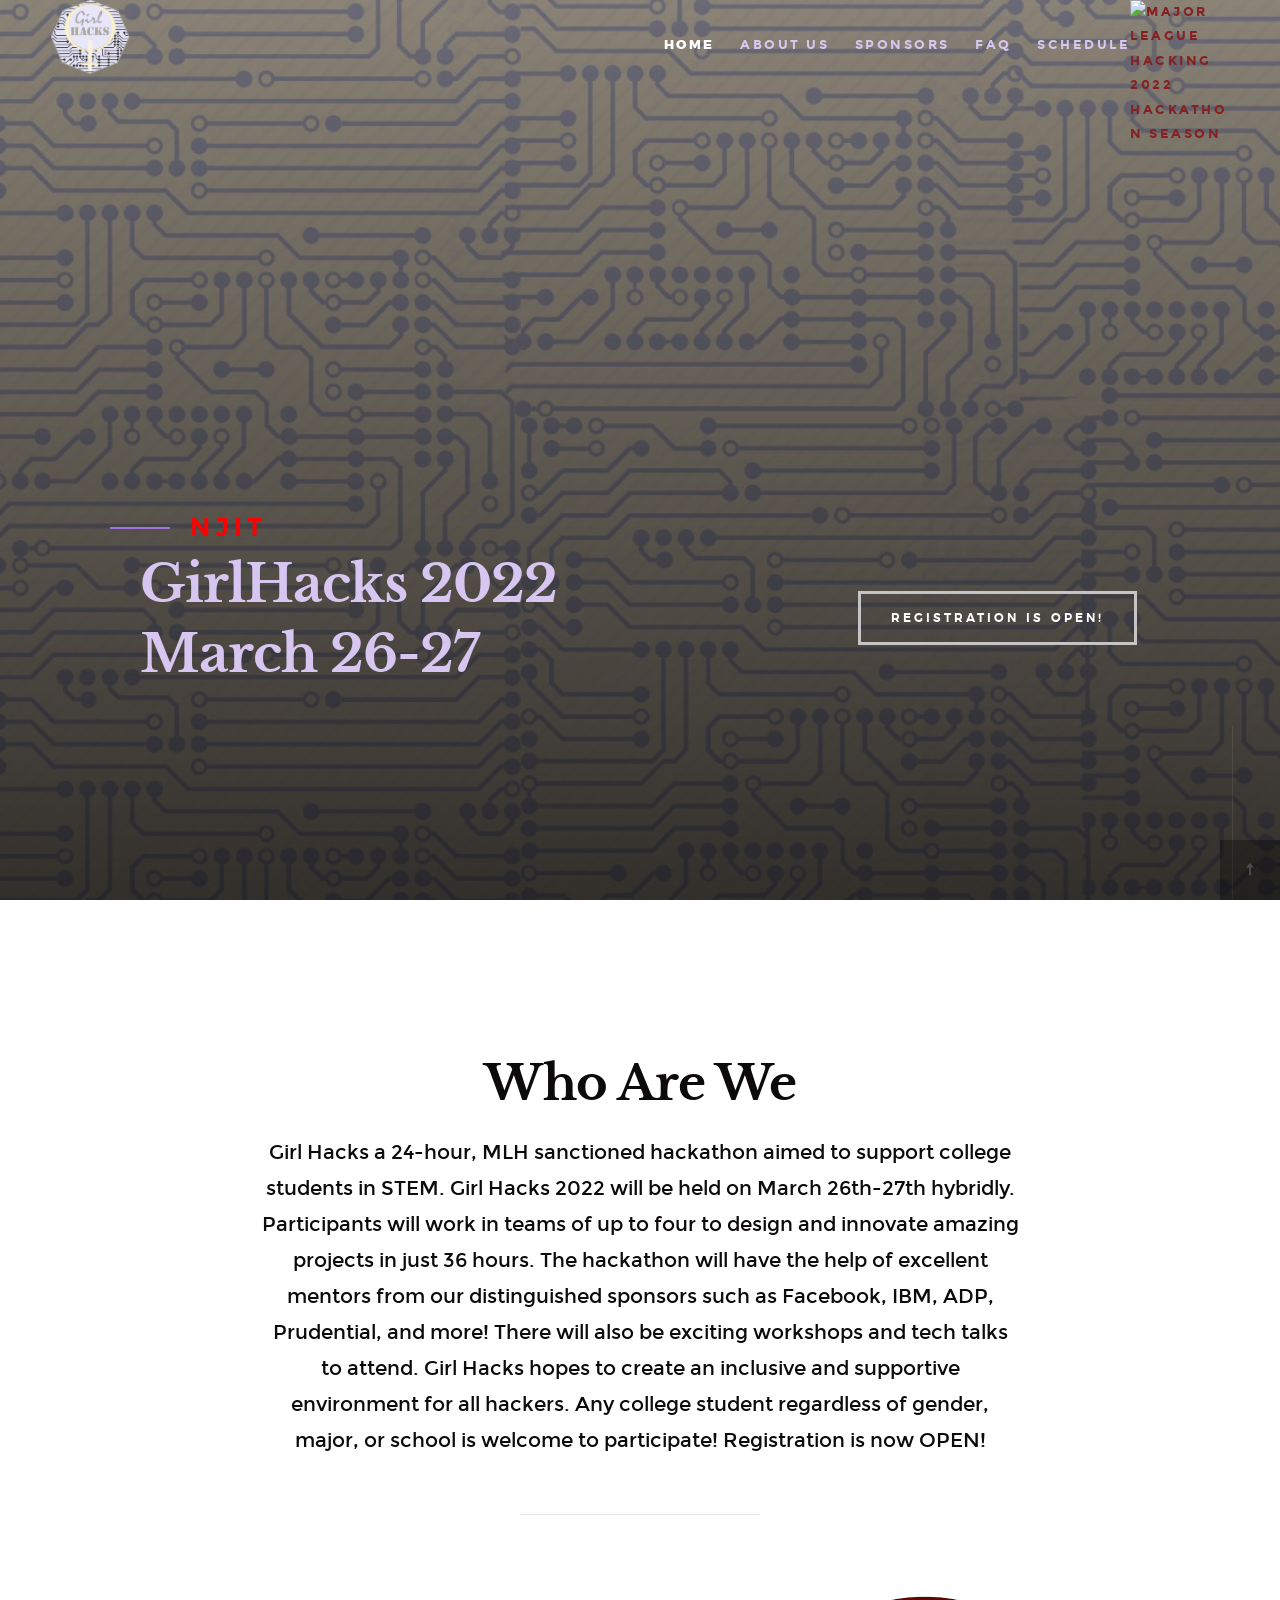
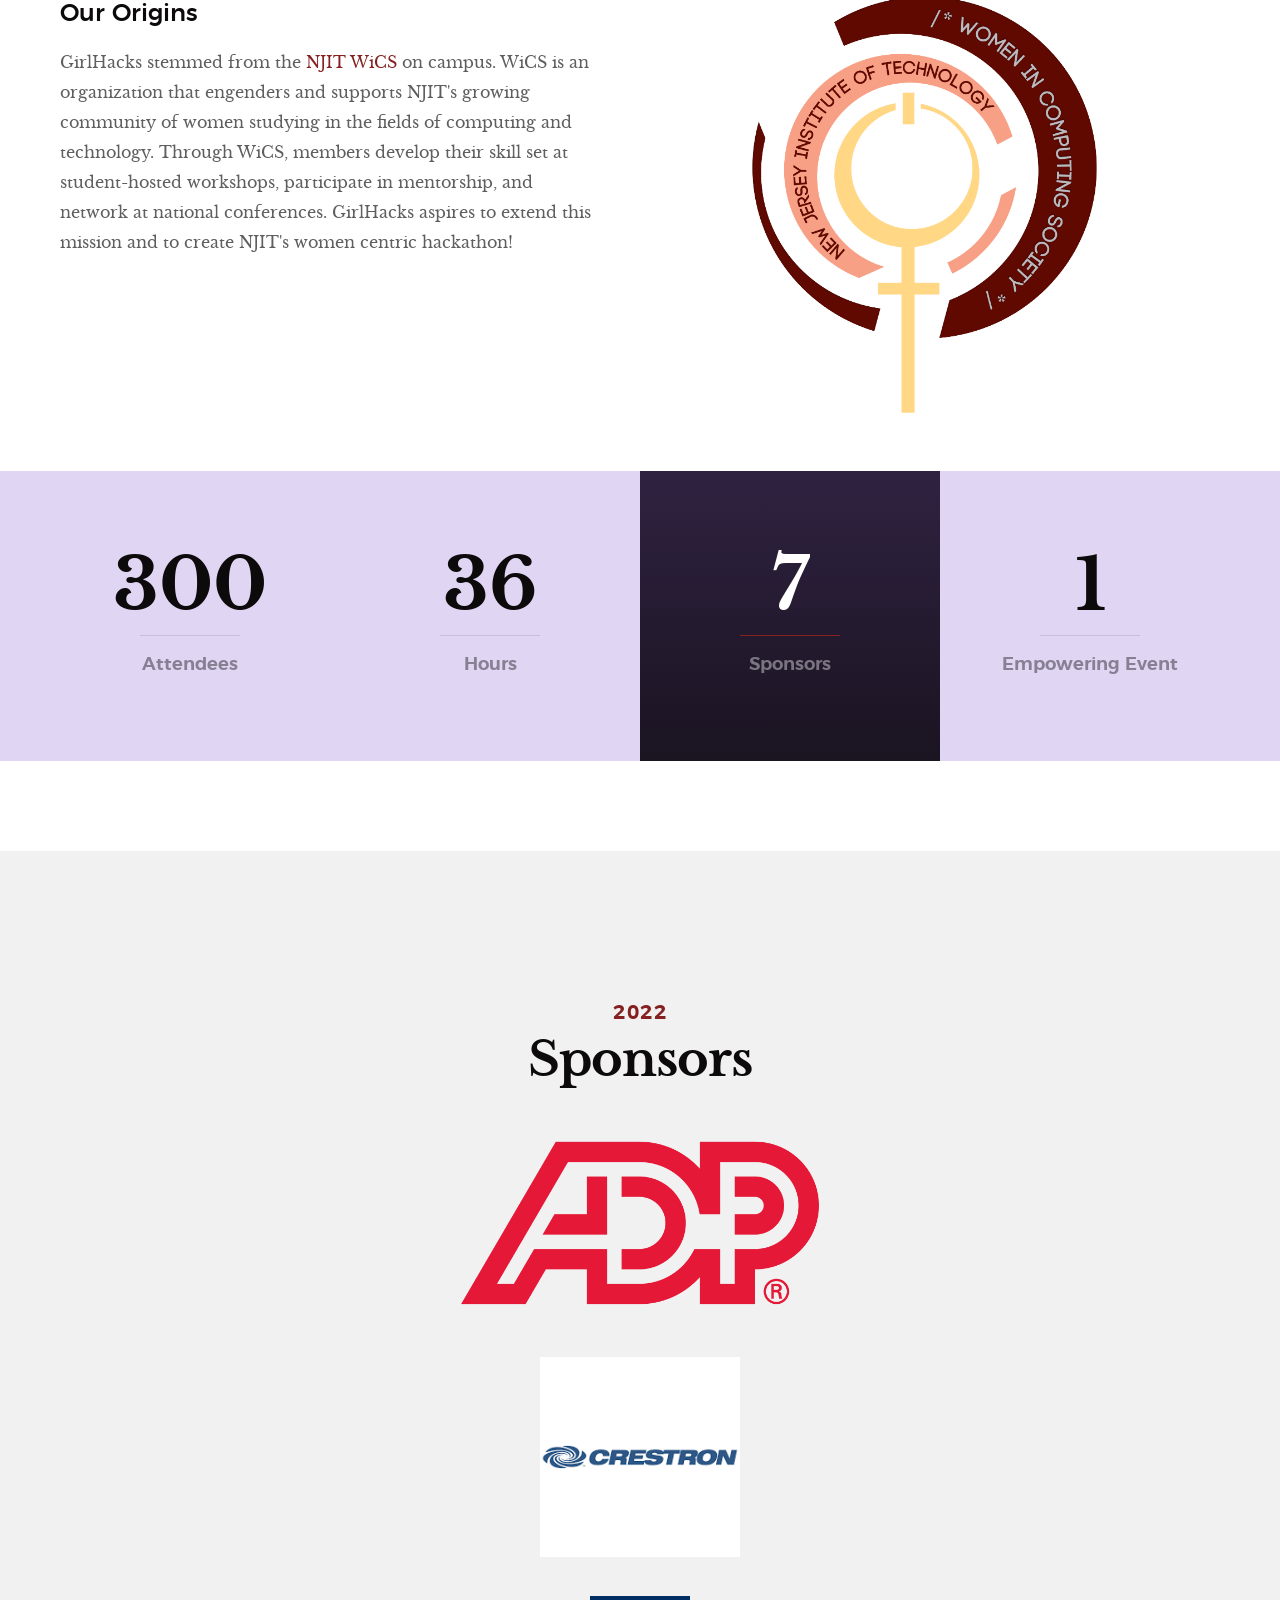
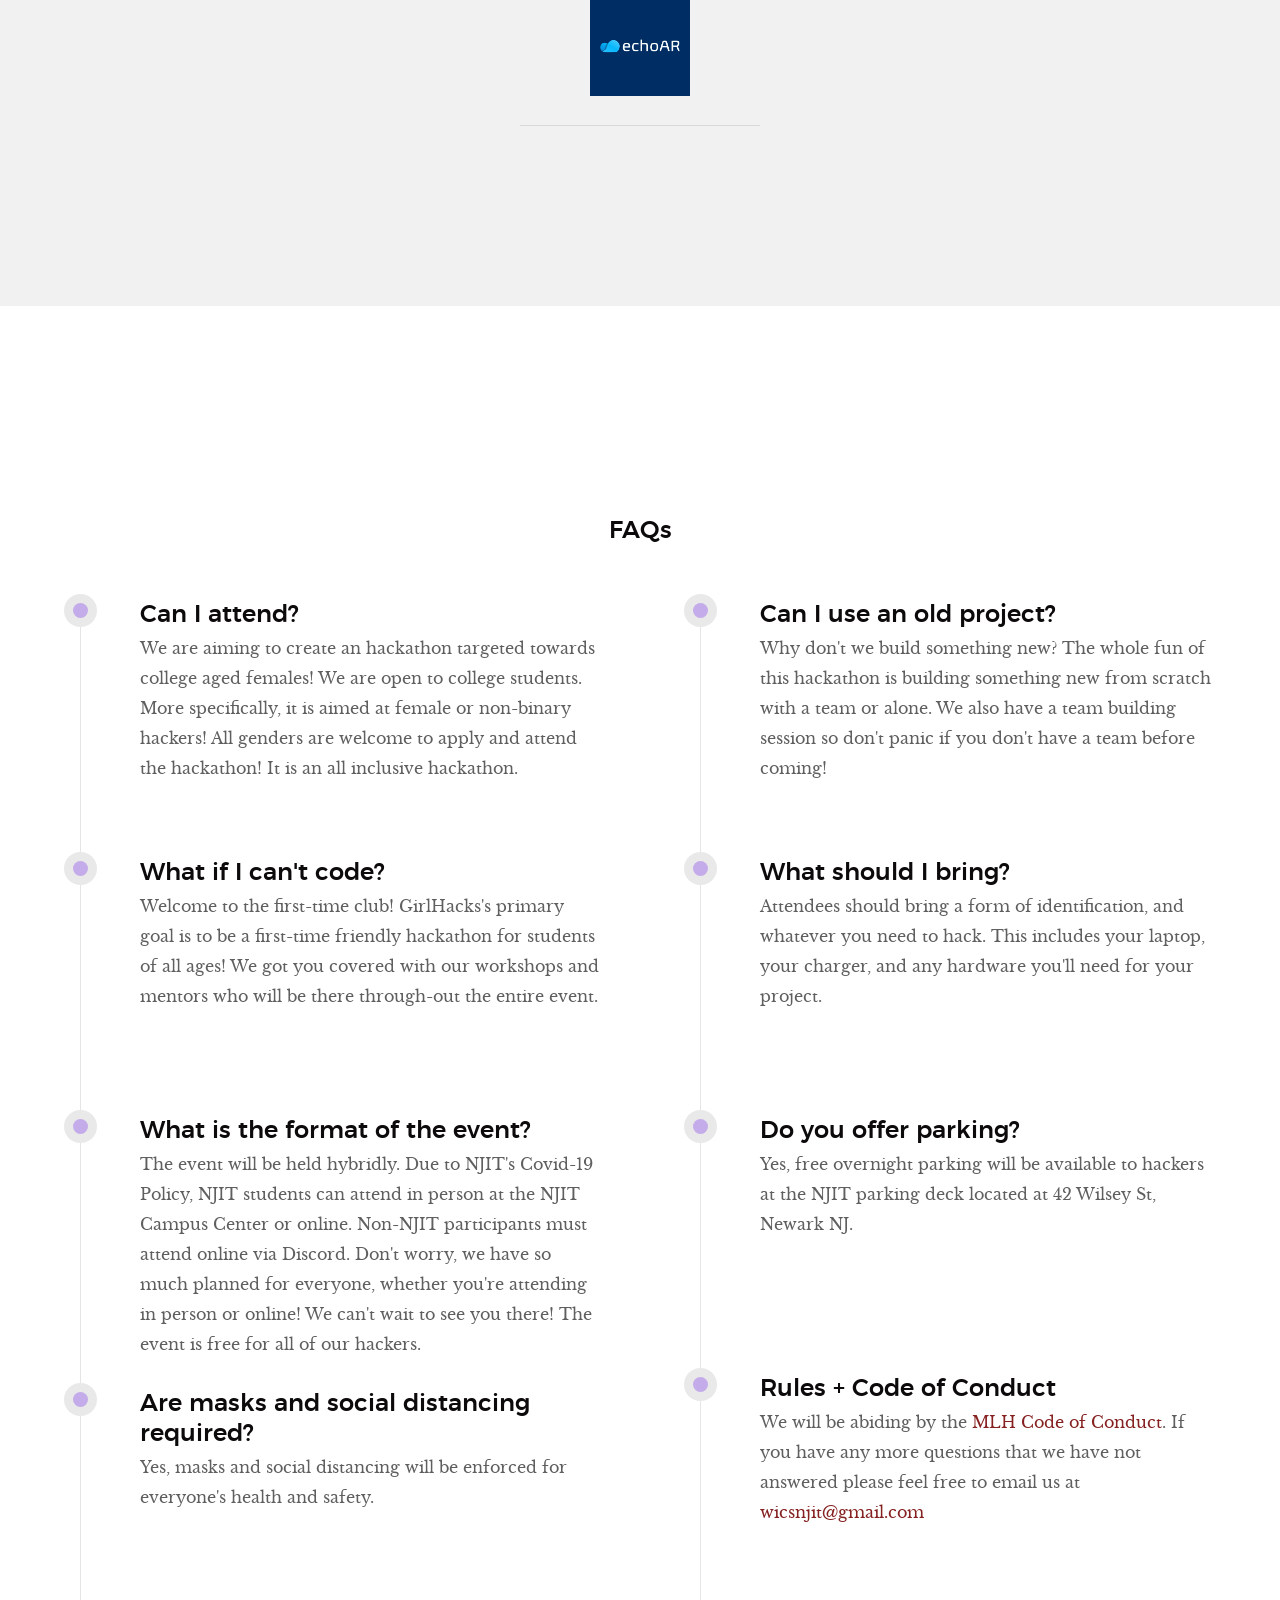
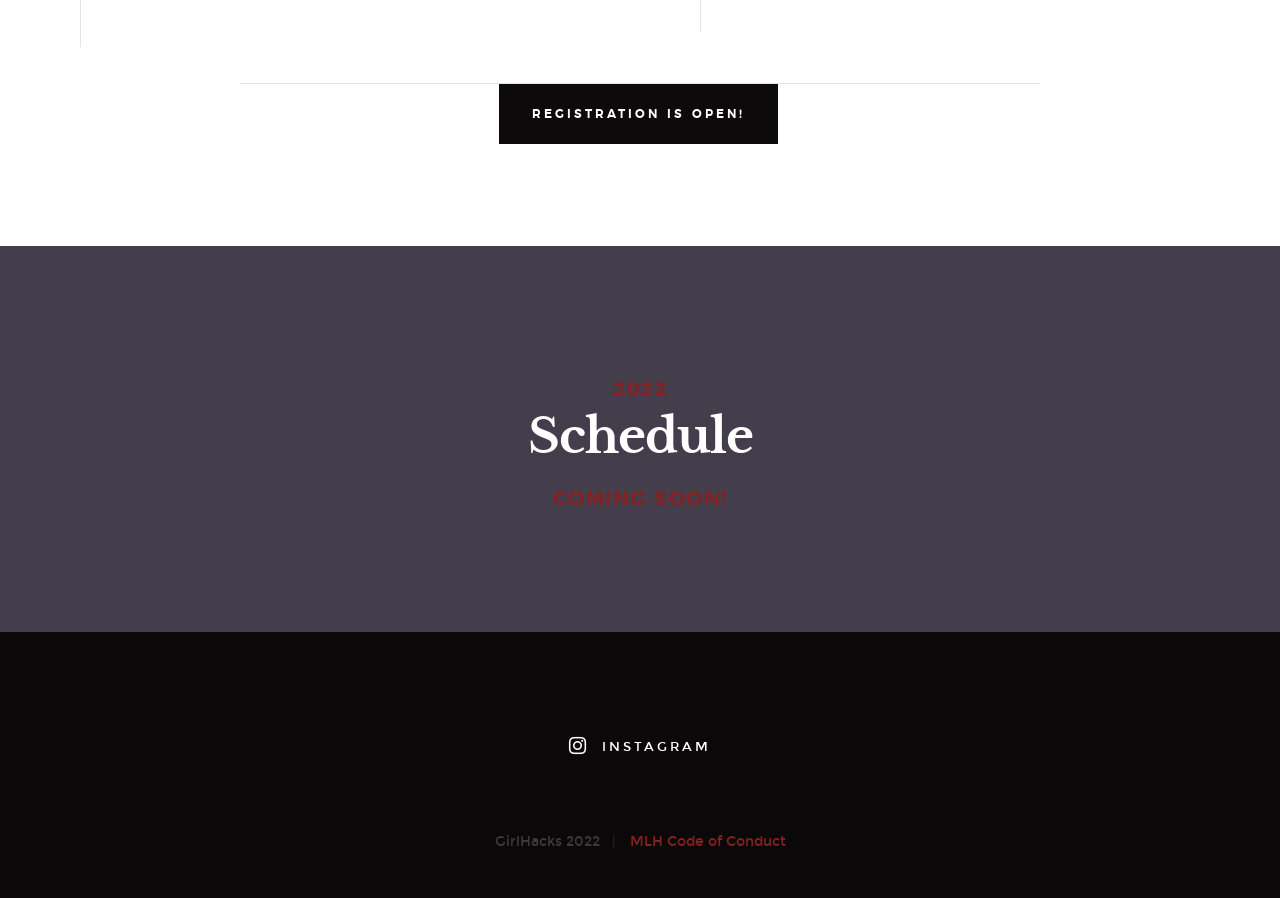
==== index.html @ 36dbdcaf "added covid 19 policies and parking info" ====
<!DOCTYPE html>
<!--[if lt IE 9 ]><html class="no-js oldie" lang="en"> <![endif]-->
<!--[if IE 9 ]><html class="no-js oldie ie9" lang="en"> <![endif]-->
<!--[if (gte IE 9)|!(IE)]><!-->
<html class="no-js" lang="en">
<!--<![endif]-->

<head>

    <!--- basic page needs
    ================================================== -->
    <meta charset="utf-8">
    <title>GirlHacks 2022</title>
    <meta name="description" content="">
    <meta name="author" content="">

    <!-- mobile specific metas
    ================================================== -->
    <meta name="viewport" content="width=device-width, initial-scale=1">

    <!-- CSS
    ================================================== -->
    <link rel="stylesheet" href="css/base.css">
    <link rel="stylesheet" href="css/vendor.css">
    <link rel="stylesheet" href="css/main.css">

    <!-- script
    ================================================== -->
    <script src="js/modernizr.js"></script>
    <script src="js/pace.min.js"></script>

    <!-- favicons
    ================================================== -->
    <link rel="shortcut icon" href="favicon.ico" type="image/x-icon">
    <link rel="icon" href="favicon.ico" type="image/x-icon">

</head>
    
    

<body id="top">

    <!-- header
    ================================================== -->
    <header class="s-header">

        <div class="header-logo">
            <a class="site-logo" href="index.html"><img src="images/GirlHacks5.png" alt="Homepage"></a>
        </div>

        <nav class="header-nav-wrap">
            <ul class="header-nav">
                <li class="current"><a class="smoothscroll"  href="#home" title="home">Home</a></li>
                <li><a class="smoothscroll"  href="#about" title="about">About Us</a></li>
                <li><a class="smoothscroll"  href="#works" title="works">Sponsors</a></li>
                <li><a class="smoothscroll"  href="#blog" title="blog">FAQ</a></li>
                <li><a class="smoothscroll"  href="#contact" title="contact">Schedule</a></li>
            </ul>
            <a id="mlh-trust-badge" style="display:block;max-width:100px;min-width:60px;position:fixed;right:50px;top:0;width:10%;z-index:10000" href="https://mlh.io/seasons/2022/events" target="_blank"><img src="https://s3.amazonaws.com/logged-assets/trust-badge/2022/mlh-trust-badge-2022-white.svg" alt="Major League Hacking 2022 Hackathon Season" style="width:100%"></a>
        </nav>

        <a class="header-menu-toggle" href="#0"><span>Menu</span></a>

    </header> <!-- end s-header -->


   <!-- home
   ================================================== -->
   <section id="home" class="s-home page-hero target-section" data-parallax="scroll" data-image-src="images/girlHacksBg.jpg" data-natural-width=3000 data-natural-height=2000 data-position-y=center>

        <div class="overlay"></div>
        <div class="shadow-overlay"></div>

        <div class="home-content">

            <div class="row home-content__main">

                <h3>NJIT</h3>

                <h1>
                    GirlHacks 2022<br>
                   March 26-27<br>
                  
                </h1>
                
                     <a href= "https://bit.ly/3Hhbdpe" target="_blank">
                         
                <div class="home-content__buttons">
                    <form action="https://bit.ly/3Hhbdpe" target="_blank">
                        <input type="submit" value="Registration is Open!" style="background: transparent; color: white">
                    </form>
                
                   <!-- <a href="#about" class="smoothscroll btn btn--stroke">
                       Help Mentor
                    </a> -->
                </div>
                 </a>
            

            </div>

        </div> <!-- end home-content -->

        <ul class="home-social">
          
        </ul> 
        <!-- end home-social -->

    </section> <!-- end s-home -->


    <!-- about
    ================================================== -->
    <section id="about" class="s-about target-section">
        
        <div class="row narrow section-intro has-bottom-sep">
            <div class="col-full text-center">
                <h1>Who Are We</h1>
                <p class="lead">Girl Hacks a 24-hour, MLH sanctioned hackathon aimed to support college students in STEM. Girl Hacks 2022 will be held on March 26th-27th hybridly. Participants will work in teams of up to four to design and innovate amazing projects in just 36 hours. The hackathon will have the help of excellent mentors from our distinguished sponsors such as Facebook, IBM, ADP, Prudential, and more! There will also be exciting workshops and tech talks to attend. Girl Hacks hopes to create an inclusive and supportive environment for all hackers. Any college student regardless of gender, major, or school is welcome to participate! Registration is now OPEN!
                
                    
                </p>
            </div>
        </div>

        <div class="row about-content">

            <div class="col-six tab-full left">
                <h3>Our Origins</h3>

                <p>GirlHacks stemmed from the <a href="http://www.njitwics.com/"> NJIT WiCS</a> on campus. WiCS is an organization that engenders and supports NJIT's
                    growing community of women studying in the fields of computing and technology. 
                    Through WiCS, members develop their skill set at student-hosted workshops,
                    participate in mentorship, and network at national conferences. GirlHacks aspires to extend 
                   this mission and to create NJIT's women centric hackathon! 
                    
                </p>

                
            </div>
            
            <div class="col-six tab-full left">
                
                <img src= "images/wics.png" >
                            
            </div>

           

        </div> <!-- end about-content -->

        

        
        <section id="stats" class="s-stats">
        <div class="row block-1-4 block-tab-1-2 block-mob-full stats">

            <div class="col-block stats__col ">
                <div class="stats__count">
                    300
                </div>
                <h4>Attendees</h4>
            </div>
            <div class="col-block stats__col">
                <div class="stats__count">
                    36
                </div>
                <h4>Hours</h4>
            </div>
            <div class="col-block stats__col stats__col--highlight">
                
                <div class="stats__count">
                    7
                </div>
                <h4>Sponsors</h4>
            </div>
            <div class="col-block stats__col">
                <div class="stats__count">
                    1
                </div>
                <h4>Empowering Event</h4> 
            </div>

        </div>
    </section> <!-- end s-stats -->
        
       

    </section> <!-- end about -->
    

    <!-- works
    ================================================== -->
    <section id="works" class="s-works target-section">

        <div class="row narrow section-intro has-bottom-sep">
            <div class="col-full">
                <h3>2022</h3>
                <h1>Sponsors</h1>
                
                
                <p class="lead"></p>
                <a href="https://www.adp.com/"><img src="images/sponsors/adp.png" class="img-responsive"/> </a>
                  <br><br>
            
                <a href="#"><img src="images/sponsors/Crestron.png" class="img-responsive" style="height:200px; width:200px;" /> </a>
                  <br><br>
                
                <a href="#"><img src="images/sponsors/echoAR%20-%20Icon%202020%20-%20Logo.jpg" class="img-responsive" style="height:100px; width:100px;" /> </a>
                  

            </div>
        </div>

    </section> <!-- end works -->



    


    <!-- blog
    ================================================== -->
    <section id="blog" class="s-blog target-section">

         <div class="row about-content about-content--timeline">

            <div class="col-full text-center">
                <h3>FAQs</h3>
            </div>

            <div class="col-six tab-full left">
                <div class="timeline">

                    <div class="timeline__block">
                        <div class="timeline__bullet"></div>
                        <div class="timeline__header">
                            
                            <h3>Can I attend?</h3>
                        </div>
                        <div class="timeline__desc">
                            <p>We are aiming to create an hackathon targeted towards college aged females! We are open to college students. More specifically, it is aimed at female or non-binary hackers! All genders are welcome to apply and attend the hackathon! It is an all inclusive hackathon.</p>
                        </div>
                    </div> <!-- end timeline__block -->

                    <div class="timeline__block">
                        <div class="timeline__bullet"></div>
                        <div class="timeline__header">
                            <h3>What if I can't code?</h3>
                            
                        </div>
                        <div class="timeline__desc">	
                            <p>Welcome to the first-time club! GirlHacks's primary goal is to be a first-time friendly hackathon for students of all ages! We got you covered
                            with our workshops and mentors who will be there through-out the entire event.</p>
                        </div>
                    </div> <!-- end timeline__block -->
                    
                     <div class="timeline__block">
                        <div class="timeline__bullet"></div>
                        <div class="timeline__header">
                            
                            <h3>What is the format of the event?</h3>
                            
                        </div>
                        <div class="timeline__desc">
                            <p>The event will be held hybridly. Due to NJIT's Covid-19 Policy, NJIT students can attend in person at the NJIT Campus Center or online. Non-NJIT participants must attend online via Discord. Don't worry, we have so much planned for everyone, whether you're attending in person or online! We can't wait to see you there! The event is free for all of our hackers.  </p>
                        </div>
                    </div> <!-- end timeline__block -->

                    <div class="timeline__block">
                        <div class="timeline__bullet"></div>
                        <div class="timeline__header">

                            <h3>Are masks and social distancing required?</h3>

                        </div>
                        <div class="timeline_desc">
                            <p>Yes, masks and social distancing will be enforced for everyone's health and safety. </p>
                        </div>
                    </div> <!-- end timeline__block-->

                </div> <!-- end timeline -->
            </div> <!-- end left -->

            <div class="col-six tab-full right">
                <div class="timeline">

                    <div class="timeline__block">
                        <div class="timeline__bullet"></div>
                        <div class="timeline__header">
                            <h3>Can I use an old project?</h3>
                            
                        </div>
                        <div class="timeline__desc">
                            <p>Why don't we build something new? The whole fun of this hackathon is building something new from scratch with a team or alone. We also have a team building session so don't panic if you don't have a team before coming!</p>
                        </div>
                    </div> <!-- end timeline__block -->

                    <div class="timeline__block">
                        <div class="timeline__bullet"></div>
                        <div class="timeline__header">
                            <h3>What should I bring?</h3>
                        </div>
                        <div class="timeline__desc">
                            <p>Attendees should bring a form of identification, and whatever you need to hack. This includes your laptop, your charger, and any hardware you'll need for your project.  </p>
                        </div>
                    </div> <!-- end timeline__block -->

                    <div class="timeline__block">
                        <div class="timeline__bullet"></div>
                        <div class="timeline__header">
                            <h3>Do you offer parking?</h3>
                        </div>
                        <div class="timeline__desc">
                            <p>Yes, free overnight parking will be available to hackers at the NJIT parking deck located at 42 Wilsey St, Newark NJ.  </p>
                        </div>
                    </div> <!-- end timeline__block -->

                    <div class="timeline__block">
                        <div class="timeline__bullet"></div>
                        <div class="timeline__header">        
                            
                            <h3>Rules + Code of Conduct</h3>
                        
                        </div>
                        <div class="timeline__desc">
                            <p>We will be abiding by the <a href= "http://mlh.io/code-of-conduct">MLH Code of Conduct</a>. If you have any more questions that we have not answered please feel free to email us at <a href="">wicsnjit@gmail.com</a></p>
                        </div>
                    </div> <!-- end timeline__block -->

                </div> <!-- end timeline -->
            </div> <!-- end right -->

        </div> <!-- end about-content timeline -->

    </section> <!-- end s-blog -->


    <!-- s-cta
    ================================================== -->
    <section class="s-cta">
        
        <div class="row narrow cta">

            <div class="col-full cta__content">

                <div class="cta__action">
                    <a class="btn btn--primary btn--large" href="https://bit.ly/3Hhbdpe">Registration is OPEN!</a>
                </div>	

            </div>

        </div> <!-- end cta -->
        
    </section>


    <!-- s-stats
    ================================================== -->
    <!--deleted original stats from here-->


    <!-- s-stats
    ================================================== -->
    <section id="contact" class="s-contact target-section">

        <div class="overlay"></div>

        <div class="row narrow section-intro">
            <div class="col-full">
                <h3>2022</h3>
                <h1>Schedule</h1>
                
                <h3>Coming Soon!</h3>
               <!-- <img src="/images/GirlHacks19_FinalSchedule.png">-->
            </div>
        </div>

       

    </section> <!-- end s-contact -->


    <!-- footer
    ================================================== -->
    <footer>
        <div class="row">
            <div class="col-full">

        

                <ul class="footer-social">
                    
                   <!-- <li><a href="https://twitter.com/GirlHacks9">
                        <i class="im im-twitter" aria-hidden="true"></i>
                        <span>Twitter</span>
                    </a></li>-->
                    <li><a href="https://www.instagram.com/girlhacksnjit/">
                        <i class="im im-instagram" aria-hidden="true"></i>
                        <span>Instagram</span>
                    </a></li>
                    
                </ul>
                    
            </div>
        </div>

        <div class="row footer-bottom">

            <div class="col-twelve">
                <div class="copyright">
                    <span>GirlHacks 2022</span> 
                    <a href="http://mlh.io/code-of-conduct">MLH Code of Conduct</a>
                    	
                </div>

                <div class="go-top">
                <a class="smoothscroll" title="Back to Top" href="#top"><i class="im im-arrow-up" aria-hidden="true"></i></a>
                </div>
            </div>

        </div> <!-- end footer-bottom -->

    </footer> <!-- end footer -->


    <!-- photoswipe background
    ================================================== -->
    <div aria-hidden="true" class="pswp" role="dialog" tabindex="-1">

        <div class="pswp__bg"></div>
        <div class="pswp__scroll-wrap">

            <div class="pswp__container">
                <div class="pswp__item"></div>
                <div class="pswp__item"></div>
                <div class="pswp__item"></div>
            </div>

            <div class="pswp__ui pswp__ui--hidden">
                <div class="pswp__top-bar">
                    <div class="pswp__counter"></div><button class="pswp__button pswp__button--close" title="Close (Esc)"></button> <button class="pswp__button pswp__button--share" title=
                    "Share"></button> <button class="pswp__button pswp__button--fs" title="Toggle fullscreen"></button> <button class="pswp__button pswp__button--zoom" title=
                    "Zoom in/out"></button>
                    <div class="pswp__preloader">
                        <div class="pswp__preloader__icn">
                            <div class="pswp__preloader__cut">
                                <div class="pswp__preloader__donut"></div>
                            </div>
                        </div>
                    </div>
                </div>
                <div class="pswp__share-modal pswp__share-modal--hidden pswp__single-tap">
                    <div class="pswp__share-tooltip"></div>
                </div><button class="pswp__button pswp__button--arrow--left" title="Previous (arrow left)"></button> <button class="pswp__button pswp__button--arrow--right" title=
                "Next (arrow right)"></button>
                <div class="pswp__caption">
                    <div class="pswp__caption__center"></div>
                </div>
            </div>

        </div>

    </div><!-- end photoSwipe background -->

    <div id="preloader">
        <div id="loader"></div>
    </div>


    <!-- Java Script
    ================================================== -->
    <script src="js/jquery-3.2.1.min.js"></script>
    <script src="js/plugins.js"></script>
    <script src="js/main.js"></script>

</body>

</html>
---- css/base.css ----
/* =================================================================== 
 *
 *  Hola v1.0 Base Stylesheet
 *  10-02-2017
 *  ------------------------------------------------------------------
 *
 *  TOC:
 *  # Normalize
 *  # Basic/base setup styles
 *      ## Media
 *      ## Typography resets
 *      ## links
 *      ## inputs
 *  # grid
 *      ## medium size devices
 *      ## tablets
 *      ## mobile devices
 *      ## small mobile devices
 *  # block grids
 *      ## medium size devices
 *      ## tablets
 *      ## mobile devices
 *      ## small mobile devices
 *  # MISC
 *
 * =================================================================== */


/* ===================================================================
 * # normalize
 * normalize.css v5.0.0 | MIT License | 
 * github.com/necolas/normalize.css
 *
 * ------------------------------------------------------------------- */

html {
    font-family: sans-serif;
    line-height: 1.15;
    -ms-text-size-adjust: 100%;
    -webkit-text-size-adjust: 100%;
}

body {
    margin: 0;
}

article, aside, footer, header, nav, section {
    display: block;
}

h1 {
    font-size: 2em;
    margin: 0.67em 0;
}

figcaption, figure, main {
    display: block;
}

figure {
    margin: 1em 40px;
}

hr {
    box-sizing: content-box;
    height: 0;
    overflow: visible;
}

pre {
    font-family: monospace, monospace;
    font-size: 1em;
}

a {
    background-color: transparent;
    -webkit-text-decoration-skip: objects;
}

a:active, a:hover {
    outline-width: 0;
}

abbr[title] {
    border-bottom: none;
    text-decoration: underline;
    text-decoration: underline dotted;
}

b, strong {
    font-weight: inherit;
}

b, strong {
    font-weight: bolder;
}

code, kbd, samp {
    font-family: monospace, monospace;
    font-size: 1em;
}

dfn {
    font-style: italic;
}

mark {
    background-color: #ff0;
    color: #000;
}

small {
    font-size: 80%;
}

sub, sup {
    font-size: 75%;
    line-height: 0;
    position: relative;
    vertical-align: baseline;
}

sub {
    bottom: -0.25em;
}

sup {
    top: -0.5em;
}

audio, video {
    display: inline-block;
}

audio:not([controls]) {
    display: none;
    height: 0;
}

img {
    border-style: none;
}

svg:not(:root) {
    overflow: hidden;
}

button, input, optgroup, select, textarea {
    font-family: sans-serif;
    font-size: 100%;
    line-height: 1.15;
    margin: 0;
}

button, input {
    overflow: visible;
}

button, select {
    text-transform: none;
}

button, html [type="button"], [type="reset"], [type="submit"] {
    -webkit-appearance: button;
}

button::-moz-focus-inner, [type="button"]::-moz-focus-inner, [type="reset"]::-moz-focus-inner, [type="submit"]::-moz-focus-inner {
    border-style: none;
    padding: 0;
}

button:-moz-focusring, [type="button"]:-moz-focusring, [type="reset"]:-moz-focusring, [type="submit"]:-moz-focusring {
    outline: 1px dotted ButtonText;
}

fieldset {
    border: 1px solid #c0c0c0;
    margin: 0 2px;
    padding: 0.35em 0.625em 0.75em;
}

legend {
    box-sizing: border-box;
    color: inherit;
    display: table;
    max-width: 100%;
    padding: 0;
    white-space: normal;
}

progress {
    display: inline-block;
    vertical-align: baseline;
}

textarea {
    overflow: auto;
}

[type="checkbox"], [type="radio"] {
    box-sizing: border-box;
    padding: 0;
}

[type="number"]::-webkit-inner-spin-button, [type="number"]::-webkit-outer-spin-button {
    height: auto;
}

[type="search"] {
    -webkit-appearance: textfield;
    outline-offset: -2px;
}

[type="search"]::-webkit-search-cancel-button, [type="search"]::-webkit-search-decoration {
    -webkit-appearance: none;
}

::-webkit-file-upload-button {
    -webkit-appearance: button;
    font: inherit;
}

details, menu {
    display: block;
}

summary {
    display: list-item;
}

canvas {
    display: inline-block;
}

template {
    display: none;
}

[hidden] {
    display: none;
}


/* ===================================================================
 * # basic/base setup styles - (_basic.scss)
 *
 * ------------------------------------------------------------------- */

html {
    font-size: 62.5%;
    box-sizing: border-box;
}

*, *::before, *::after {
    box-sizing: inherit;
}

body {
    font-weight: normal;
    line-height: 1;
    word-wrap: break-word;
    text-rendering: optimizeLegibility;
    -webkit-overflow-scrolling: touch;
    -webkit-text-size-adjust: none;
}

body, input, button {
    -moz-osx-font-smoothing: grayscale;
    -webkit-font-smoothing: antialiased;
}


/* ------------------------------------------------------------------- 
 * ## Media - (_basic.scss)
 * ------------------------------------------------------------------- */

img, video {
    max-width: 100%;
    height: auto;
}


/* ------------------------------------------------------------------- 
 * ## Typography resets - (_basic.scss)
 * ------------------------------------------------------------------- */

div, dl, dt, dd, ul, ol, li, h1, h2, h3, h4, h5, h6, pre, form, p, blockquote, th, td {
    margin: 0;
    padding: 0;
}

h1, h2, h3, h4, h5, h6 {
    -webkit-font-smoothing: auto;
    -webkit-font-smoothing: antialiased;
    -webkit-font-variant-ligatures: common-ligatures;
    -moz-font-variant-ligatures: common-ligatures;
    font-variant-ligatures: common-ligatures;
    text-rendering: optimizeLegibility;
}

em, i {
    font-style: italic;
    line-height: inherit;
}

strong, b {
    font-weight: bold;
    line-height: inherit;
}

small {
    font-size: 60%;
    line-height: inherit;
}

ol, ul {
    list-style: none;
}

li {
    display: block;
}


/* ------------------------------------------------------------------- 
 * ## links - (_basic.scss)
 * ------------------------------------------------------------------- */

a {
    text-decoration: none;
    line-height: inherit;
}

a img {
    border: none;
}


/* ------------------------------------------------------------------- 
 * ## inputs - (_basic.scss)
 * ------------------------------------------------------------------- */

fieldset {
    margin: 0;
    padding: 0;
}

input[type="email"], 
input[type="number"], 
input[type="search"], 
input[type="text"], 
input[type="tel"], 
input[type="url"], 
input[type="password"], textarea {
    -webkit-appearance: none;
    -moz-appearance: none;
    -ms-appearance: none;
    -o-appearance: none;
    appearance: none;
}


/* ===================================================================
 * # grid - (_grid.scss)
 *
 * ------------------------------------------------------------------- */

.row {
    width: 94%;
    max-width: 1200px;
    margin: 0 auto;
}

.row:after {
    content: "";
    display: table;
    clear: both;
}

.row .row {
    width: auto;
    max-width: none;
    margin-left: -20px;
    margin-right: -20px;
}


/* column blocks
 * -------------------------------------- */

[class*="col-"] {
    float: left;
}

[class*="col-"] + [class*="col-"].end {
    float: right;
}

[class*="col-"] {
    padding: 0 20px;
}


/* column width classes 
 * -------------------------------------- */

.col-one {
    width: 8.33333%;
}

.col-two, .col-1-6 {
    width: 16.66667%;
}

.col-three, .col-1-4 {
    width: 25%;
}

.col-four, .col-1-3 {
    width: 33.33333%;
}

.col-five {
    width: 41.66667%;
}

.col-six, .col-1-2 {
    width: 50%;
}


.col-seven {
    width: 58.33333%;
}

.col-eight, .col-2-3 {
    width: 66.66667%;
}

.col-nine, .col-3-4 {
    width: 75%;
}

.col-ten, .col-5-6 {
    width: 83.33333%;
}

.col-eleven {
    width: 91.66667%;
}

.col-twelve, .col-full {
    width: 100%;
}


/* ------------------------------------------------------------------- 
 * ## medium size devices - (_grid.scss)
 * ------------------------------------------------------------------- */

@media only screen and (max-width: 1200px) {
    .row .row {
        margin-left: -15px;
        margin-right: -15px;
    }
    [class*="col-"] {
        padding: 0 15px;
    }
    .md-two, .md-1-6 {
        width: 16.66667%;
    }
    .md-one {
        width: 8.33333%;
    }
    .md-three, .md-1-4 {
        width: 25%;
    }
    .md-four, .md-1-3 {
        width: 33.33333%;
    }
    .md-five {
        width: 41.66667%;
    }
    .md-six, .md-1-2 {
        width: 50%;
    }
    .md-seven {
        width: 58.33333%;
    }
    .md-eight, .md-2-3 {
        width: 66.66667%;
    }
    .md-nine, .md-3-4 {
        width: 75%;
    }
    .md-ten, .md-5-6 {
        width: 83.33333%;
    }
    .md-eleven {
        width: 91.66667%;
    }
    .md-twelve, .md-full {
        width: 100%;
    }
}


/* ------------------------------------------------------------------- 
 * ## tablets - (_grid.scss)
 * ------------------------------------------------------------------- */

@media only screen and (max-width: 800px) {
    .row {
        width: 90%;
    }
    .tab-1-4 {
        width: 25%;
    }
    .tab-1-3 {
        width: 33.33333%;
    }
    .tab-1-2 {
        width: 50%;
    }
    .tab-2-3 {
        width: 66.66667%;
    }
    .tab-3-4 {
        width: 75%;
    }
    .tab-full {
        width: 100%;
    }
}


/* ------------------------------------------------------------------- 
 * ## mobile devices - (_grid.scss)
 * ------------------------------------------------------------------- */

@media only screen and (max-width: 600px) {
    .row {
        width: auto;
        padding-left: 25px;
        padding-right: 25px;
    }
    .row .row {
        margin-left: -10px;
        margin-right: -10px;
    }
    [class*="col-"] {
        padding: 0 10px;
    }
    .mob-1-4 {
        width: 25%;
    }
    .mob-1-3 {
        width: 33.33333%;
    }
    .mob-1-2 {
        width: 50%;
    }
    .mob-2-3 {
        width: 66.66667%;
    }
    .mob-3-4 {
        width: 75%;
    }
    .mob-full {
        width: 100%;
    }
}


/* ------------------------------------------------------------------- 
 * ## small mobile devices - (_grid.scss) 
 * ------------------------------------------------------------------- */


/* stack columns on small mobile devices
 * ------------------------------------------------------------------- */

@media only screen and (max-width: 400px) {
    .row .row {
        padding-left: 0;
        padding-right: 0;
        margin-left: 0;
        margin-right: 0;
    }
    [class*="col-"] {
        width: 100% !important;
        float: none !important;
        clear: both !important;
        margin-left: 0;
        margin-right: 0;
        padding: 0;
    }
    [class*="col-"] + [class*="col-"].end {
        float: none;
    }
}


/* ===================================================================
 * # block grids - (_grid.scss)
 * ------------------------------------------------------------------- */


/*   Equally-sized columns define at row level
 * ------------------------------------------------------------------- */

[class*="block-"]:after {
    content: "";
    display: table;
    clear: both;
}

.block-1-6 .col-block {
    width: 16.66667%;
}

.block-1-5 .col-block {
    width: 20%;
}

.block-1-4 .col-block {
    width: 25%;
}

.block-1-3 .col-block {
    width: 33.33333%;
}

.block-1-2 .col-block {
    width: 50%;
}


/**
 * Clearing for block grid columns. Allow columns with 
 * different heights to align properly.
 */

.block-1-6 .col-block:nth-child(6n+1), 
.block-1-5 .col-block:nth-child(5n+1), 
.block-1-4 .col-block:nth-child(4n+1), 
.block-1-3 .col-block:nth-child(3n+1), 
.block-1-2 .col-block:nth-child(2n+1) {
    clear: both;
}


/* ------------------------------------------------------------------- 
 * ## medium size devices - (_grid.scss)
 * ------------------------------------------------------------------- */

@media only screen and (max-width: 1200px) {
    .block-m-1-6 .col-block {
        width: 16.66667%;
    }
    .block-m-1-5 .col-block {
        width: 20%;
    }
    .block-m-1-4 .col-block {
        width: 25%;
    }
    .block-m-1-3 .col-block {
        width: 33.33333%;
    }
    .block-m-1-2 .col-block {
        width: 50%;
    }
    .block-m-full .col-block {
        width: 100%;
        clear: both;
    }
    [class*="block-m-"] .bgrid:nth-child(n) {
        clear: none;
    }
    .block-m-1-6 .col-block:nth-child(6n+1), 
    .block-m-1-5 .col-block:nth-child(5n+1), 
    .block-m-1-4 .col-block:nth-child(4n+1), 
    .block-m-1-3 .col-block:nth-child(3n+1), 
    .block-m-1-2 .col-block:nth-child(2n+1) {
        clear: both;
    }
}


/* ------------------------------------------------------------------- 
 * ## tablets - (_grid.scss)
 * ------------------------------------------------------------------- */

@media only screen and (max-width: 800px) {
    .block-tab-1-6 .col-block {
        width: 16.66667%;
    }
    .block-tab-1-5 .col-block {
        width: 20%;
    }
    .block-tab-1-4 .col-block {
        width: 25%;
    }
    .block-tab-1-3 .col-block {
        width: 33.33333%;
    }
    .block-tab-1-2 .col-block {
        width: 50%;
    }
    .block-tab-full .col-block {
        width: 100%;
        clear: both;
    }
    [class*="block-tab-"] .bgrid:nth-child(n) {
        clear: none;
    }
    .block-tab-1-6 .col-block:nth-child(6n+1), 
    .block-tab-1-6 .col-block:nth-child(5n+1), 
    .block-tab-1-4 .col-block:nth-child(4n+1), 
    .block-tab-1-3 .col-block:nth-child(3n+1), 
    .block-tab-1-2 .col-block:nth-child(2n+1) {
        clear: both;
    }
}


/* ------------------------------------------------------------------- 
 * ## mobile devices - (_grid.scss)
 * ------------------------------------------------------------------- */

@media only screen and (max-width: 600px) {
    .block-mob-1-6 .col-block {
        width: 16.66667%;
    }
    .block-mob-1-5 .col-block {
        width: 20%;
    }
    .block-mob-1-4 .col-block {
        width: 25%;
    }
    .block-mob-1-3 .col-block {
        width: 33.33333%;
    }
    .block-mob-1-2 .col-block {
        width: 50%;
    }
    .block-mob-full .col-block {
        width: 100%;
        clear: both;
    }
    [class*="block-mob-"] .bgrid:nth-child(n) {
        clear: none;
    }
    .block-mob-1-6 .col-block:nth-child(6n+1), 
    .block-mob-1-5 .col-block:nth-child(5n+1), 
    .block-mob-1-4 .col-block:nth-child(4n+1), 
    .block-mob-1-3 .col-block:nth-child(3n+1), 
    .block-mob-1-2 .col-block:nth-child(2n+1) {
        clear: both;
    }
}


/* ------------------------------------------------------------------- 
 * ## small mobile devices - (_grid.scss) 
 * ------------------------------------------------------------------- */


/* stack columns on small mobile devices
 * ------------------------------------------------------------------- */

@media only screen and (max-width: 400px) {
    .stack .col-block {
        width: 100% !important;
        float: none !important;
        clear: both !important;
        margin-left: 0;
        margin-right: 0;
    }
}


/* ===================================================================
 * # MISC  - (_grid.scss)
 *
 * ------------------------------------------------------------------- */

.group:after {
    content: "";
    display: table;
    clear: both;
}


/* Misc Helper Styles
 * -------------------------------------- */

.is-hidden {
    display: none;
}

.is-invisible {
    visibility: hidden;
}

.antialiased {
    -webkit-font-smoothing: antialiased;
    -moz-osx-font-smoothing: grayscale;
}

.overflow-hidden {
    overflow: hidden;
}

.remove-bottom {
    margin-bottom: 0;
}

.half-bottom {
    margin-bottom: 1.5rem !important;
}

.add-bottom {
    margin-bottom: 3rem !important;
}

.no-border {
    border: none;
}

.full-width {
    width: 100%;
}

.text-center {
    text-align: center;
}

.text-left {
    text-align: left;
}

.text-right {
    text-align: right;
}

.pull-left {
    float: left;
}

.pull-right {
    float: right;
}

.align-center {
    margin-left: auto;
    margin-right: auto;
    text-align: center;
}
---- css/vendor.css ----
/* =================================================================== 
 *
 *  Hola v1.0 Vendor/Third Party CSS 
 *  10-02-2017
 *  ------------------------------------------------------------------
 *
 *  TOC:
 *  # Slick slider
 *  # PhotoSwipe Skin
 *  # Prettyprint GitHub Theme
 *
 * =================================================================== */


/* ===================================================================
 * # slick slider
 *
 * ------------------------------------------------------------------- */

.slick-slider {
    position: relative;
    display: block;
    box-sizing: border-box;
    -webkit-touch-callout: none;
    -webkit-user-select: none;
    -khtml-user-select: none;
    -moz-user-select: none;
    -ms-user-select: none;
    user-select: none;
    -ms-touch-action: pan-y;
    touch-action: pan-y;
    -webkit-tap-highlight-color: transparent;
}

.slick-list {
    position: relative;
    overflow: hidden;
    display: block;
    margin: 0;
    padding: 0;
}

.slick-list:focus {
    outline: none;
}

.slick-list.dragging {
    cursor: pointer;
    cursor: hand;
}

.slick-slider .slick-track, .slick-slider .slick-list {
    -webkit-transform: translate3d(0, 0, 0);
    -moz-transform: translate3d(0, 0, 0);
    -ms-transform: translate3d(0, 0, 0);
    -o-transform: translate3d(0, 0, 0);
    transform: translate3d(0, 0, 0);
}

.slick-track {
    position: relative;
    left: 0;
    top: 0;
    display: block;
}

.slick-track:before, .slick-track:after {
    content: "";
    display: table;
}

.slick-track:after {
    clear: both;
}

.slick-loading .slick-track {
    visibility: hidden;
}

.slick-slide {
    float: left;
    height: 100%;
    min-height: 1px;
    display: none;
}

[dir="rtl"] .slick-slide {
    float: right;
}

.slick-slide img {
    display: block;
}

.slick-slide.slick-loading img {
    display: none;
}

.slick-slide.dragging img {
    pointer-events: none;
}

.slick-initialized .slick-slide {
    display: block;
}

.slick-loading .slick-slide {
    visibility: hidden;
}

.slick-vertical .slick-slide {
    display: block;
    height: auto;
    border: 1px solid transparent;
}

.slick-arrow.slick-hidden {
    display: none;
}


/*! PhotoSwipe main CSS by Dmitry Semenov | photoswipe.com | MIT license */


/*
	Styles for basic PhotoSwipe functionality (sliding area, open/close transitions)
*/


/* pswp = photoswipe */

.pswp {
    display: none;
    position: absolute;
    width: 100%;
    height: 100%;
    left: 0;
    top: 0;
    overflow: hidden;
    -ms-touch-action: none;
    touch-action: none;
    z-index: 1500;
    -webkit-text-size-adjust: 100%;
    /* create separate layer, to avoid paint on window.onscroll in webkit/blink */
    -webkit-backface-visibility: hidden;
    outline: none;
}

.pswp * {
    -webkit-box-sizing: border-box;
    box-sizing: border-box;
}

.pswp img {
    max-width: none;
}


/* style is added when JS option showHideOpacity is set to true */

.pswp--animate_opacity {
    /* 0.001, because opacity:0 doesn't trigger Paint action, which causes lag at start of transition */
    opacity: 0.001;
    will-change: opacity;
    /* for open/close transition */
    -webkit-transition: opacity 333ms cubic-bezier(0.4, 0, 0.22, 1);
    transition: opacity 333ms cubic-bezier(0.4, 0, 0.22, 1);
}

.pswp--open {
    display: block;
}

.pswp--zoom-allowed .pswp__img {
    /* autoprefixer: off */
    cursor: -webkit-zoom-in;
    cursor: -moz-zoom-in;
    cursor: zoom-in;
}

.pswp--zoomed-in .pswp__img {
    /* autoprefixer: off */
    cursor: -webkit-grab;
    cursor: -moz-grab;
    cursor: grab;
}

.pswp--dragging .pswp__img {
    /* autoprefixer: off */
    cursor: -webkit-grabbing;
    cursor: -moz-grabbing;
    cursor: grabbing;
}


/*
	Background is added as a separate element.
	As animating opacity is much faster than animating rgba() background-color.
*/

.pswp__bg {
    position: absolute;
    left: 0;
    top: 0;
    width: 100%;
    height: 100%;
    background: #000;
    opacity: 0;
    -webkit-transform: translateZ(0);
    transform: translateZ(0);
    -webkit-backface-visibility: hidden;
    will-change: opacity;
}

.pswp__scroll-wrap {
    position: absolute;
    left: 0;
    top: 0;
    width: 100%;
    height: 100%;
    overflow: hidden;
}

.pswp__container, .pswp__zoom-wrap {
    -ms-touch-action: none;
    touch-action: none;
    position: absolute;
    left: 0;
    right: 0;
    top: 0;
    bottom: 0;
}


/* Prevent selection and tap highlights */

.pswp__container, .pswp__img {
    -webkit-user-select: none;
    -moz-user-select: none;
    -ms-user-select: none;
    user-select: none;
    -webkit-tap-highlight-color: transparent;
    -webkit-touch-callout: none;
}

.pswp__zoom-wrap {
    position: absolute;
    width: 100%;
    -webkit-transform-origin: left top;
    -ms-transform-origin: left top;
    transform-origin: left top;
    /* for open/close transition */
    -webkit-transition: -webkit-transform 333ms cubic-bezier(0.4, 0, 0.22, 1);
    transition: transform 333ms cubic-bezier(0.4, 0, 0.22, 1);
}

.pswp__bg {
    will-change: opacity;
    /* for open/close transition */
    -webkit-transition: opacity 333ms cubic-bezier(0.4, 0, 0.22, 1);
    transition: opacity 333ms cubic-bezier(0.4, 0, 0.22, 1);
}

.pswp--animated-in .pswp__bg, .pswp--animated-in .pswp__zoom-wrap {
    -webkit-transition: none;
    transition: none;
}

.pswp__container, .pswp__zoom-wrap {
    -webkit-backface-visibility: hidden;
}

.pswp__item {
    position: absolute;
    left: 0;
    right: 0;
    top: 0;
    bottom: 0;
    overflow: hidden;
}

.pswp__img {
    position: absolute;
    width: auto;
    height: auto;
    top: 0;
    left: 0;
}


/*
	stretched thumbnail or div placeholder element (see below)
	style is added to avoid flickering in webkit/blink when layers overlap
*/

.pswp__img--placeholder {
    -webkit-backface-visibility: hidden;
}


/*
	div element that matches size of large image
	large image loads on top of it
*/

.pswp__img--placeholder--blank {
    background: #222;
}

.pswp--ie .pswp__img {
    width: 100% !important;
    height: auto !important;
    left: 0;
    top: 0;
}


/*
	Error message appears when image is not loaded
	(JS option errorMsg controls markup)
*/

.pswp__error-msg {
    position: absolute;
    left: 0;
    top: 50%;
    width: 100%;
    text-align: center;
    font-size: 14px;
    line-height: 16px;
    margin-top: -8px;
    color: #CCC;
}

.pswp__error-msg a {
    color: #CCC;
    text-decoration: underline;
}


/* ===================================================================
 * # PhotoSwipe Skin
 *
 * ------------------------------------------------------------------- */


/*
    Contents:

    1. Buttons
    2. Share modal and links
    3. Index indicator ("1 of X" counter)
    4. Caption
    5. Loading indicator
    6. Additional styles (root element, top bar, idle state, hidden state, etc.)
*/


/* -------------------------------------------------------------------
 * ## 1. buttons
 * ------------------------------------------------------------------- */


/* <button> css reset */

.pswp__button {
    width: 44px;
    height: 44px;
    line-height: 1;
    position: relative;
    background: none;
    cursor: pointer;
    overflow: visible;
    -webkit-appearance: none;
    display: block;
    border: 0;
    padding: 0;
    margin: 0;
    float: right;
    opacity: 0.6;
    -webkit-transition: opacity 0.2s;
    transition: opacity 0.2s;
    -webkit-box-shadow: none;
    box-shadow: none;
}

.pswp__button:focus, .pswp__button:hover {
    opacity: 1;
    background-color: transparent;
}

.pswp__button:active {
    outline: none;
    opacity: 0.9;
}

.pswp__button::-moz-focus-inner {
    padding: 0;
    border: 0;
}


/* 
pswp__ui--over-close class it added when mouse is 
over element that should close gallery 
*/

.pswp__ui--over-close .pswp__button--close {
    opacity: 1;
}

.pswp__button, .pswp__button--arrow--left:before, .pswp__button--arrow--right:before {
    background: url(../images/photoswipe/default-skin.png) 0 0 no-repeat;
    background-size: 264px 88px;
    width: 44px;
    height: 44px;
}

@media (-webkit-min-device-pixel-ratio: 1.1), (-webkit-min-device-pixel-ratio: 1.09375), (min-resolution: 105dpi), (min-resolution: 1.1dppx) {
    /* Serve SVG sprite if browser supports SVG and resolution is more than 105dpi */
    .pswp--svg .pswp__button, .pswp--svg .pswp__button--arrow--left:before, .pswp--svg .pswp__button--arrow--right:before {
        background-image: url(images/photoswipe/default-skin.svg);
    }
    .pswp--svg .pswp__button--arrow--left, .pswp--svg .pswp__button--arrow--right {
        background: none;
    }
}

.pswp__button--close {
    background-position: 0 -44px;
}

.pswp__button--share {
    background-position: -44px -44px;
}

.pswp__button--fs {
    display: none;
}

.pswp--supports-fs .pswp__button--fs {
    display: block;
}

.pswp--fs .pswp__button--fs {
    background-position: -44px 0;
}

.pswp__button--zoom {
    display: none;
    background-position: -88px 0;
}

.pswp--zoom-allowed .pswp__button--zoom {
    display: block;
}

.pswp--zoomed-in .pswp__button--zoom {
    background-position: -132px 0;
}


/* no arrows on touch screens */

.pswp--touch .pswp__button--arrow--left, .pswp--touch .pswp__button--arrow--right {
    visibility: hidden;
}


/*
Arrow buttons hit area
(icon is added to :before pseudo-element)
*/

.pswp__button--arrow--left, .pswp__button--arrow--right {
    background: none;
    top: 50%;
    margin-top: -22px;
    width: 30px;
    height: 32px;
    position: absolute;
}

.pswp__button--arrow--left {
    left: 12px;
}

.pswp__button--arrow--right {
    right: 12px;
}

.pswp__button--arrow--left:before, .pswp__button--arrow--right:before {
    content: '';
    top: 0;
    background-color: rgba(0, 0, 0, 0.3);
    height: 30px;
    width: 32px;
    position: absolute;
    border-radius: 3px;
}

.pswp__button--arrow--left:before {
    left: 6px;
    background-position: -138px -44px;
}

.pswp__button--arrow--right:before {
    right: 6px;
    background-position: -94px -44px;
}


/* -------------------------------------------------------------------
 * ## 2. Share modal/popup and links
 * ------------------------------------------------------------------- */

.pswp__counter, .pswp__share-modal {
    -webkit-user-select: none;
    -moz-user-select: none;
    -ms-user-select: none;
    user-select: none;
}

.pswp__share-modal {
    display: block;
    background: rgba(0, 0, 0, 0.5);
    width: 100%;
    height: 100%;
    top: 0;
    left: 0;
    padding: 10px;
    position: absolute;
    z-index: 1600;
    opacity: 0;
    -webkit-transition: opacity 0.25s ease-out;
    transition: opacity 0.25s ease-out;
    -webkit-backface-visibility: hidden;
    will-change: opacity;
}

.pswp__share-modal--hidden {
    display: none;
}

.pswp__share-tooltip {
    z-index: 1620;
    position: absolute;
    background: #FFF;
    top: 56px;
    border-radius: 3px;
    display: block;
    width: auto;
    right: 44px;
    -webkit-box-shadow: 0 2px 5px rgba(0, 0, 0, 0.25);
    box-shadow: 0 2px 5px rgba(0, 0, 0, 0.25);
    -webkit-transform: translateY(6px);
    -ms-transform: translateY(6px);
    transform: translateY(6px);
    -webkit-transition: -webkit-transform 0.25s;
    transition: transform 0.25s;
    -webkit-backface-visibility: hidden;
    will-change: transform;
}

.pswp__share-tooltip a {
    display: block;
    padding: 9px 15px;
    color: #000;
    text-decoration: none;
    font-size: 13px;
    line-height: 18px;
}

.pswp__share-tooltip a:hover {
    text-decoration: none;
    color: #000;
}

.pswp__share-tooltip a:first-child {
    /* round corners on the first/last list item */
    border-radius: 3px 3px 0 0;
}

.pswp__share-tooltip a:last-child {
    border-radius: 0 0 3px 3px;
}

.pswp__share-modal--fade-in {
    opacity: 1;
}

.pswp__share-modal--fade-in .pswp__share-tooltip {
    -webkit-transform: translateY(0);
    -ms-transform: translateY(0);
    transform: translateY(0);
}


/* increase size of share links on touch devices */

.pswp--touch .pswp__share-tooltip a {
    padding: 16px 12px;
}

a.pswp__share--facebook:before {
    content: '';
    display: block;
    width: 0;
    height: 0;
    position: absolute;
    top: -12px;
    right: 15px;
    border: 6px solid transparent;
    border-bottom-color: #FFF;
    -webkit-pointer-events: none;
    -moz-pointer-events: none;
    pointer-events: none;
}

a.pswp__share--facebook:hover {
    background: #3E5C9A;
    color: #FFF;
}

a.pswp__share--facebook:hover:before {
    border-bottom-color: #3E5C9A;
}

a.pswp__share--twitter:hover {
    background: #55ACEE;
    color: #FFF;
}

a.pswp__share--pinterest:hover {
    background: #CCC;
    color: #CE272D;
}

a.pswp__share--download:hover {
    background: #DDD;
}


/* -------------------------------------------------------------------
 * ## 3. Index indicator ("1 of X" counter)
 * ------------------------------------------------------------------- */

.pswp__counter {
    position: absolute;
    left: 6px;
    top: 0;
    height: 44px;
    font-size: 13px;
    line-height: 44px;
    color: #FFF;
    opacity: 0.75;
    padding: 0 10px;
}


/* -------------------------------------------------------------------
 * ## 4. Caption
 * ------------------------------------------------------------------- */

.pswp__caption {
    position: absolute;
    left: 0;
    bottom: 0;
    width: 100%;
    min-height: 45px;
}

.pswp__caption h4 {
    font-size: 1.8rem;
    line-height: 1.333;
    margin: 0 0 .6rem;
    color: #FFFFFF;
}

.pswp__caption small {
    font-size: 11px;
    color: rgba(255, 255, 255, 0.5);
}

.pswp__caption__center {
    text-align: center;
    max-width: 900px;
    margin: 0 auto;
    font-size: 13px;
    padding: 10px;
    line-height: 20px;
    color: rgba(255, 255, 255, 0.5);
}

.pswp__caption--empty {
    display: none;
}


/* Fake caption element, used to calculate height of next/prev image */

.pswp__caption--fake {
    visibility: hidden;
}


/* -------------------------------------------------------------------
 * ## 5. Loading indicator (preloader)
 * You can play with it here - http://codepen.io/dimsemenov/pen/yyBWoR
 * ------------------------------------------------------------------- */

.pswp__preloader {
    width: 44px;
    height: 44px;
    position: absolute;
    top: 0;
    left: 50%;
    margin-left: -22px;
    opacity: 0;
    -webkit-transition: opacity 0.25s ease-out;
    transition: opacity 0.25s ease-out;
    will-change: opacity;
    direction: ltr;
}

.pswp__preloader__icn {
    width: 20px;
    height: 20px;
    margin: 12px;
}

.pswp__preloader--active {
    opacity: 1;
}

.pswp__preloader--active .pswp__preloader__icn {
    /* We use .gif in browsers that don't support CSS animation */
    background: url(..images/photoswipe/preloader.gif) 0 0 no-repeat;
}

.pswp--css_animation .pswp__preloader--active {
    opacity: 1;
}

.pswp--css_animation .pswp__preloader--active .pswp__preloader__icn {
    -webkit-animation: clockwise 500ms linear infinite;
    animation: clockwise 500ms linear infinite;
}

.pswp--css_animation .pswp__preloader--active .pswp__preloader__donut {
    -webkit-animation: donut-rotate 1000ms cubic-bezier(0.4, 0, 0.22, 1) infinite;
    animation: donut-rotate 1000ms cubic-bezier(0.4, 0, 0.22, 1) infinite;
}

.pswp--css_animation .pswp__preloader__icn {
    background: none;
    opacity: 0.75;
    width: 14px;
    height: 14px;
    position: absolute;
    left: 15px;
    top: 15px;
    margin: 0;
}

.pswp--css_animation .pswp__preloader__cut {
    /* 
			The idea of animating inner circle is based on Polymer ("material") loading indicator 
			 by Keanu Lee https://blog.keanulee.com/2014/10/20/the-tale-of-three-spinners.html
		*/
    position: relative;
    width: 7px;
    height: 14px;
    overflow: hidden;
}

.pswp--css_animation .pswp__preloader__donut {
    -webkit-box-sizing: border-box;
    box-sizing: border-box;
    width: 14px;
    height: 14px;
    border: 2px solid #FFF;
    border-radius: 50%;
    border-left-color: transparent;
    border-bottom-color: transparent;
    position: absolute;
    top: 0;
    left: 0;
    background: none;
    margin: 0;
}

@media screen and (max-width: 1024px) {
    .pswp__preloader {
        position: relative;
        left: auto;
        top: auto;
        margin: 0;
        float: right;
    }
}

@-webkit-keyframes clockwise {
    0% {
        -webkit-transform: rotate(0deg);
        transform: rotate(0deg);
    }
    100% {
        -webkit-transform: rotate(360deg);
        transform: rotate(360deg);
    }
}

@keyframes clockwise {
    0% {
        -webkit-transform: rotate(0deg);
        transform: rotate(0deg);
    }
    100% {
        -webkit-transform: rotate(360deg);
        transform: rotate(360deg);
    }
}

@-webkit-keyframes donut-rotate {
    0% {
        -webkit-transform: rotate(0);
        transform: rotate(0);
    }
    50% {
        -webkit-transform: rotate(-140deg);
        transform: rotate(-140deg);
    }
    100% {
        -webkit-transform: rotate(0);
        transform: rotate(0);
    }
}

@keyframes donut-rotate {
    0% {
        -webkit-transform: rotate(0);
        transform: rotate(0);
    }
    50% {
        -webkit-transform: rotate(-140deg);
        transform: rotate(-140deg);
    }
    100% {
        -webkit-transform: rotate(0);
        transform: rotate(0);
    }
}


/* -------------------------------------------------------------------
 * ## 6. additional styles
 * ------------------------------------------------------------------- */


/* root element of UI */

.pswp {
    font-family: "montserrat-regular", sans-serif;
}

.pswp__ui {
    -webkit-font-smoothing: auto;
    visibility: visible;
    opacity: 1;
    z-index: 1550;
}


/* top black bar with buttons and "1 of X" indicator */

.pswp__top-bar {
    position: absolute;
    left: 0;
    top: 0;
    height: 44px;
    width: 100%;
    padding: 0 6px;
}

.pswp__caption, .pswp__top-bar, .pswp--has_mouse .pswp__button--arrow--left, .pswp--has_mouse .pswp__button--arrow--right {
    -webkit-backface-visibility: hidden;
    will-change: opacity;
    -webkit-transition: opacity 333ms cubic-bezier(0.4, 0, 0.22, 1);
    transition: opacity 333ms cubic-bezier(0.4, 0, 0.22, 1);
}


/* pswp--has_mouse class is added only when two subsequent mousemove events occur */

.pswp--has_mouse .pswp__button--arrow--left, .pswp--has_mouse .pswp__button--arrow--right {
    visibility: visible;
}

.pswp__top-bar, .pswp__caption {
    background-color: rgba(0, 0, 0, 0.5);
}


/* pswp__ui--fit class is added when main image "fits" between top bar and bottom bar (caption) */

.pswp__ui--fit .pswp__top-bar, .pswp__ui--fit .pswp__caption {
    background-color: rgba(0, 0, 0, 0.3);
}


/* pswp__ui--idle class is added when mouse isn't moving for several seconds (JS option timeToIdle) */

.pswp__ui--idle .pswp__top-bar {
    opacity: 0;
}

.pswp__ui--idle .pswp__button--arrow--left, .pswp__ui--idle .pswp__button--arrow--right {
    opacity: 0;
}


/*
	pswp__ui--hidden class is added when controls are hidden
	e.g. when user taps to toggle visibility of controls
*/

.pswp__ui--hidden .pswp__top-bar, .pswp__ui--hidden .pswp__caption, .pswp__ui--hidden .pswp__button--arrow--left, .pswp__ui--hidden .pswp__button--arrow--right {
    /* Force paint & create composition layer for controls. */
    opacity: 0.001;
}


/* pswp__ui--one-slide class is added when there is just one item in gallery */

.pswp__ui--one-slide .pswp__button--arrow--left, .pswp__ui--one-slide .pswp__button--arrow--right, .pswp__ui--one-slide .pswp__counter {
    display: none;
}

.pswp__element--disabled {
    display: none !important;
}

.pswp--minimal--dark .pswp__top-bar {
    background: none;
}


/* ===================================================================
 * # Prettyprint GitHub Theme
 *
 * ------------------------------------------------------------------- */

.prettyprint {
    background: #F1F1F1;
    font-family: Menlo, 'Bitstream Vera Sans Mono', 'DejaVu Sans Mono', Monaco, Consolas, monospace;
    font-size: 12px;
    line-height: 1.5;
    border-radius: 3px;
    border: none;
}

.pln {
    color: #333333;
}

@media screen {
    .str {
        color: #dd1144;
    }
    .kwd {
        color: #333333;
    }
    .com {
        color: #999988;
    }
    .typ {
        color: #445588;
    }
    .lit {
        color: #445588;
    }
    .pun {
        color: #333333;
    }
    .opn {
        color: #333333;
    }
    .clo {
        color: #333333;
    }
    .tag {
        color: navy;
    }
    .atn {
        color: teal;
    }
    .atv {
        color: #dd1144;
    }
    .dec {
        color: #333333;
    }
    .var {
        color: teal;
    }
    .fun {
        color: #990000;
    }
}

@media print, projection {
    .str {
        color: #006600;
    }
    .kwd {
        color: #006;
        font-weight: bold;
    }
    .com {
        color: #600;
        font-style: italic;
    }
    .typ {
        color: #404;
        font-weight: bold;
    }
    .lit {
        color: #004444;
    }
    .pun, .opn, .clo {
        color: #444400;
    }
    .tag {
        color: #006;
        font-weight: bold;
    }
    .atn {
        color: #440044;
    }
    .atv {
        color: #006600;
    }
}


/* Specify class=linenums on a pre to get line numbering */

ol.linenums {
    margin-top: 0;
    margin-bottom: 0;
}


/* IE indents via margin-left */

li.L0, li.L1, li.L2, li.L3, li.L4, li.L5, li.L6, li.L7, li.L8, li.L9 {
    /* */
}


/* Alternate shading for lines */

li.L1, li.L3, li.L5, li.L7, li.L9 {
    /* */
}
---- css/main.css ----
/* =================================================================== 
 *
 *  
 *
 ***** https://www.color-hex.com/color/9d74db     ******

 *  TOC:
 *  # webfonts and iconfonts
 *  # base style overrides
 *      ## links
 *  # typography & general theme styles
 *      ## lists
 *      ## responsive video container
 *      ## floated image
 *      ## tables
 *      ## spacing
 *      ## pace.js styles - minimal
 *  # forms
 *      ## style placeholder text
 *      ## Change Autocomplete styles in Chrome
 *  # buttons
 *  # additional components
 *      ## alert box
 *      ## additional typo styles
 *      ## skillbars
 *  # common and reusable theme styles 
 *      ## section intro
 *      ## blog-list
 *  # header styles
 *      ## header logo
 *      ## mobile menu toggle
 *      ## navigation
 *  # home
 *      ## home content
 *      ## home social
 *      ## home animations
 *  # about
 *      ## timeline
 *  # works
 *      ## bricks/masonry
 *  # testimonials
 *  # blog
 *  # cta
 *  # stats
 *  # contact
 *  # footer
 *      ## go to top
 *  # blog styles
 *      ## blog page header
 *      ## blog content
 *      ## comments
 *
 * =================================================================== */


/* ===================================================================
 * # webfonts and iconfonts - (_document-setup.scss)
 *
 * ------------------------------------------------------------------- */

@import url("iconic/css/iconmonstr-iconic-font.min.css");
@import url("fonts.css");



/* ===================================================================
 * # base style overrides - (_document-setup.scss)
 *
 * ------------------------------------------------------------------- */

html {
    font-size: 10px;
}

@media only screen and (max-width: 400px) {
    html {
        font-size: 9.375px;
    }
}

html, body {
    height: 100%;
}

body {
    background: #0a0809;
    font-family: "librebaskerville-regular", serif;
    font-size: 1.6rem;
    line-height: 1.875;
    color: #5f5f5f;
    margin: 0;
    padding: 0;
}


/* ------------------------------------------------------------------- 
 * ## links - (_document-setup.scss) 
 * ------------------------------------------------------------------- */

a {
    color: #862121;
    -webkit-transition: all 0.3s ease-in-out;
    transition: all 0.3s ease-in-out;
}

a:hover, a:focus, a:active {
    color: #191A3F;
}

a:focus {
    outline: none;
}



/* ===================================================================
 * # typography & general theme styles - (_document-setup.scss) 
 * 
 * ------------------------------------------------------------------- */

h1, h2, h3, h4, h5, h6, .h01, .h02, .h03, .h04, .h05, .h06 {
    font-family: "montserrat-medium", sans-serif;
    color: #0D0A0B;
    font-style: normal;
    font-weight: normal;
    text-rendering: optimizeLegibility;
}

h1, .h01, h2, .h02, h3, .h03, h4, .h04 {
    margin-top: 6rem;
    margin-bottom: 1.8rem;
}

@media only screen and (max-width: 600px) {
    h1, .h01, h2, .h02, h3, .h03, h4, .h04 {
        margin-top: 5.1rem;
    }
}

h5, .h05, h6, .h06 {
    margin-top: 4.2rem;
    margin-bottom: 1.5rem;
}

@media only screen and (max-width: 600px) {
    h5, .h05, h6, .h06 {
        margin-top: 3.6rem;
        margin-bottom: 0.9rem;
    }
}

h1, .h01 {
    font-family: "montserrat-bold", sans-serif;
    font-size: 3.6rem;
    line-height: 1.25;
    letter-spacing: -.1rem;
}

@media only screen and (max-width: 600px) {
    h1, .h01 {
        font-size: 3.3rem;
        letter-spacing: -.07rem;
    }
}

h2, .h02 {
    font-size: 3rem;
    line-height: 1.3;
}

h3, .h03 {
    font-size: 2.4rem;
    line-height: 1.25;
}

h4, .h04 {
    font-size: 2.1rem;
    line-height: 1.286;
}

h5, .h05 {
    font-size: 1.6rem;
    line-height: 1.3125;
}

h6, .h06 {
    font-family: "montserrat-bold", sans-serif;
    font-size: 1.4rem;
    line-height: 1.5;
    text-transform: uppercase;
    letter-spacing: .16rem;
}

p img {
    margin: 0;
}

p.lead {
    font-family: "montserrat-regular", sans-serif;
    font-size: 2rem;
    line-height: 1.8;
    margin-bottom: 3.6rem;
    color: #0D0A0B;
}

@media only screen and (max-width: 800px) {
    p.lead {
        font-size: 1.8rem;
    }
}

em, i, strong, b {
    font-size: inherit;
    line-height: inherit;
    font-style: normal;
    font-weight: normal;
}

em, i {
    font-family: "librebaskerville-italic", serif;
}

strong, b {
    font-family: "librebaskerville-bold", serif;
}

small {
    font-size: 1.2rem;
    line-height: inherit;
}

blockquote {
    margin: 3.9rem 0;
    padding-left: 4.5rem;
    position: relative;
}

blockquote:before {
    content: "\201C";
    font-size: 10rem;
    line-height: 0px;
    margin: 0;
    color: rgba(0, 0, 0, 0.15);
    font-family: arial, sans-serif;
    position: absolute;
    top: 3.6rem;
    left: 0;
}

blockquote p {
    font-family: "montserrat-regular", sans-serif;
    padding: 0;
    font-size: 2.1rem;
    line-height: 1.857;
    color: #0D0A0B;
}

blockquote cite {
    display: block;
    font-family: "montserrat-regular", sans-serif;
    font-size: 1.4rem;
    font-style: normal;
    line-height: 1.5;
}

blockquote cite:before {
    content: "\2014 \0020";
}

blockquote cite a, blockquote cite a:visited {
    color: #6c6c6c;
    border: none;
}

abbr {
    font-family: "librebaskerville-bold", serif;
    font-variant: small-caps;
    text-transform: lowercase;
    letter-spacing: .05rem;
    color: #6c6c6c;
}

var, kbd, samp, code, pre {
    font-family: Consolas, "Andale Mono", Courier, "Courier New", monospace;
}

pre {
    padding: 2.4rem 3rem 3rem;
    background: #F1F1F1;
    overflow-x: auto;
}

code {
    font-size: 1.4rem;
    margin: 0 .2rem;
    padding: .3rem .6rem;
    white-space: nowrap;
    background: #F1F1F1;
    border: 1px solid #E1E1E1;
    border-radius: 3px;
}

pre > code {
    display: block;
    white-space: pre;
    line-height: 2;
    padding: 0;
    margin: 0;
}

pre.prettyprint > code {
    border: none;
}

del {
    text-decoration: line-through;
}

abbr[title], dfn[title] {
    border-bottom: 1px dotted;
    cursor: help;
    text-decoration: none;
}

mark {
    background: #ffd900;
    color: #000000;
}

hr {
    border: solid rgba(0, 0, 0, 0.1);
    border-width: 1px 0 0;
    clear: both;
    margin: 2.4rem 0 1.5rem;
    height: 0;
}


/* ------------------------------------------------------------------- 
 * ## Lists - (_document-setup.scss)  
 * ------------------------------------------------------------------- */

ol {
    list-style: decimal;
}

ul {
    list-style: disc;
}

li {
    display: list-item;
}

ol, ul {
    margin-left: 1.7rem;
}

ul li {
    padding-left: .4rem;
}

ul ul, ul ol, ol ol, ol ul {
    margin: .6rem 0 .6rem 1.7rem;
}

ul.disc li {
    display: list-item;
    list-style: none;
    padding: 0 0 0 .8rem;
    position: relative;
}

ul.disc li::before {
    content: "";
    display: inline-block;
    width: 8px;
    height: 8px;
    border-radius: 50%;
    background: #862121;
    position: absolute;
    left: -17px;
    top: 11px;
    vertical-align: middle;
}

dt {
    margin: 0;
    color: #862121;
}

dd {
    margin: 0 0 0 2rem;
}


/* ------------------------------------------------------------------- 
 * ## responsive video container - (_document-setup)
 * ------------------------------------------------------------------- */

.video-container {
    position: relative;
    padding-bottom: 56.25%;
    height: 0;
    overflow: hidden;
}

.video-container iframe, 
.video-container object, 
.video-container embed, 
.video-container video {
    position: absolute;
    top: 0;
    left: 0;
    width: 100%;
    height: 100%;
}


/* ------------------------------------------------------------------- 
 * ## floated image - (_document-setup)  
 * ------------------------------------------------------------------- */

img.pull-right {
    margin: 1.5rem 0 0 3rem;
}

img.pull-left {
    margin: 1.5rem 3rem 0 0;
}


/* ------------------------------------------------------------------- 
 * ## tables - (_document-setup.scss)  
 * ------------------------------------------------------------------- */

table {
    border-width: 0;
    width: 100%;
    max-width: 100%;
    font-family: "librebaskerville-regular", serif;
}

th, td {
    padding: 1.5rem 3rem;
    text-align: left;
    border-bottom: 1px solid #E8E8E8;
}

th {
    color: #0D0A0B;
    font-family: "montserrat-bold", sans-serif;
}

td {
    line-height: 1.5;
}

th:first-child, td:first-child {
    padding-left: 0;
}

th:last-child, td:last-child {
    padding-right: 0;
}

.table-responsive {
    overflow-x: auto;
    -webkit-overflow-scrolling: touch;
}


/* ------------------------------------------------------------------- 
 * ## Spacing - (_document-setup.scss)  
 * ------------------------------------------------------------------- */

button, .btn {
    margin-bottom: 1.2rem;
}

fieldset {
    margin-bottom: 1.5rem;
}

input, 
textarea, 
select, 
pre, 
blockquote, 
figure, 
table, 
p, 
ul, 
ol, 
dl, 
form, 
.video-container, 
.ss-custom-select {
    margin-bottom: 3rem;
}


/* ------------------------------------------------------------------- 
 * ## pace.js styles - minimal  - (_document-setup.scss)
 * ------------------------------------------------------------------- */

.pace {
    -webkit-pointer-events: none;
    pointer-events: none;
    -webkit-user-select: none;
    -moz-user-select: none;
    user-select: none;
}

.pace-inactive {
    display: none;
}

.pace .pace-progress {
    background: #862121;
    position: fixed;
    z-index: 900;
    top: 0;
    right: 100%;
    width: 100%;
    height: 4px;
}

.oldie .pace {
    display: none;
}



/* ===================================================================
 * preloader - (_preloader-2.scss)
 *
 * ------------------------------------------------------------------- */

#preloader {
    position: fixed;
    top: 0;
    left: 0;
    right: 0;
    bottom: 0;
    background: #0F1215;
    z-index: 800;
    height: 100%;
    width: 100%;
}

.no-js #preloader, .oldie #preloader {
    display: none;
}

#loader {
    position: absolute;
    left: 50%;
    top: 50%;
    width: 60px;
    height: 60px;
    margin-left: -30px;
    margin-top: -30px;
    padding: 0;
    background-color: #862121;
    border-radius: 100%;
    -webkit-animation: sk-scaleout 1.0s infinite ease-in-out;
    animation: sk-scaleout 1.0s infinite ease-in-out;
}

@-webkit-keyframes sk-scaleout {
    0% {
        -webkit-transform: scale(0);
    }
    100% {
        -webkit-transform: scale(1);
        opacity: 0;
    }
}

@keyframes sk-scaleout {
    0% {
        -webkit-transform: scale(0);
        transform: scale(0);
    }
    100% {
        -webkit-transform: scale(1);
        transform: scale(1);
        opacity: 0;
    }
}



/* ===================================================================
 * # forms - (_forms.scss)
 *
 * ------------------------------------------------------------------- */

fieldset {
    border: none;
}

input[type="email"], 
input[type="number"], 
input[type="search"], 
input[type="text"], 
input[type="tel"], 
input[type="url"], 
input[type="password"], 
textarea, select {
    display: block;
    height: 6rem;
    padding: 1.5rem 0;
    border: 0;
    outline: none;
    color: #333333;
    font-family: "montserrat-regular", sans-serif;
    font-size: 1.5rem;
    line-height: 3rem;
    max-width: 100%;
    background: transparent;
    border-bottom: 2px solid rgba(0, 0, 0, 0.15);
    -webkit-transition: all 0.3s ease-in-out;
    transition: all 0.3s ease-in-out;
}

.ss-custom-select {
    position: relative;
    padding: 0;
}

.ss-custom-select select {
    -webkit-appearance: none;
    -moz-appearance: none;
    -ms-appearance: none;
    -o-appearance: none;
    appearance: none;
    text-indent: 0.01px;
    text-overflow: '';
    margin: 0;
    line-height: 3rem;
    vertical-align: middle;
}

.ss-custom-select select option {
    padding-left: 2rem;
    padding-right: 2rem;
}

.ss-custom-select select::-ms-expand {
    display: none;
}

.ss-custom-select::after {
    border-bottom: 2px solid rgba(0, 0, 0, 0.5);
    border-right: 2px solid rgba(0, 0, 0, 0.5);
    content: '';
    display: block;
    height: 8px;
    width: 8px;
    margin-top: -7px;
    pointer-events: none;
    position: absolute;
    right: 2.4rem;
    top: 50%;
    -webkit-transform-origin: 66% 66%;
    -ms-transform-origin: 66% 66%;
    transform-origin: 66% 66%;
    -webkit-transform: rotate(45deg);
    -ms-transform: rotate(45deg);
    transform: rotate(45deg);
    -webkit-transition: all 0.15s ease-in-out;
    transition: all 0.15s ease-in-out;
}


/* IE9 and below */

.oldie .ss-custom-select::after {
    display: none;
}

textarea {
    min-height: 25rem;
}

input[type="email"]:focus, 
input[type="number"]:focus, 
input[type="search"]:focus, 
input[type="text"]:focus, 
input[type="tel"]:focus, 
input[type="url"]:focus, 
input[type="password"]:focus, 
textarea:focus, select:focus {
    color: #000000;
    border-bottom: 2px solid black;
}

label, legend {
    font-family: "montserrat-bold", sans-serif;
    font-size: 1.4rem;
    margin-bottom: .9rem;
    line-height: 1.714;
    color: #0D0A0B;
    display: block;
}

input[type="checkbox"], input[type="radio"] {
    display: inline;
}

label > .label-text {
    display: inline-block;
    margin-left: 1rem;
    font-family: "montserrat-regular", sans-serif;
    line-height: inherit;
}

label > input[type="checkbox"], label > input[type="radio"] {
    margin: 0;
    position: relative;
    top: .15rem;
}


/* ------------------------------------------------------------------- 
 * ## style placeholder text - (_forms.scss)
 * ------------------------------------------------------------------- */

::-webkit-input-placeholder {
    color: #6c6c6c;
}

:-moz-placeholder {
    color: #6c6c6c;
    /* Firefox 18- */
}

::-moz-placeholder {
    color: #6c6c6c;
    /* Firefox 19+ */
}

:-ms-input-placeholder {
    color: #6c6c6c;
}

.placeholder {
    color: #6c6c6c !important;
}


/* ------------------------------------------------------------------- 
 * ## Change Autocomplete styles in Chrome - (_forms.scss)
 * ------------------------------------------------------------------- */

input:-webkit-autofill, input:-webkit-autofill:hover, input:-webkit-autofill:focus input:-webkit-autofill, textarea:-webkit-autofill, textarea:-webkit-autofill:hover textarea:-webkit-autofill:focus, select:-webkit-autofill, select:-webkit-autofill:hover, select:-webkit-autofill:focus {
    -webkit-text-fill-color: #cf3e3e;
    transition: background-color 5000s ease-in-out 0s;
}



/* ===================================================================
 * # buttons - (_buttons.scss)
 *
 * ------------------------------------------------------------------- */

.btn, button, 
input[type="submit"], 
input[type="reset"], 
input[type="button"] {
    display: inline-block;
    font-family: "montserrat-semibold", sans-serif;
    font-size: 1.2rem;
    text-transform: uppercase;
    letter-spacing: .3rem;
    height: 5.4rem;
    line-height: calc(5.4rem - .6rem);
    padding: 0 3rem;
    margin: 0 .3rem 1.2rem 0;
    color: #151515;
    text-decoration: none;
    cursor: pointer;
    text-align: center;
    white-space: nowrap;
    -webkit-transition: all 0.3s ease-in-out;
    transition: all 0.3s ease-in-out;
    background-color: #c5c5c5;
    border: .3rem solid #c5c5c5;
}

.btn:hover, 
button:hover, 
input[type="submit"]:hover, 
input[type="reset"]:hover, 
input[type="button"]:hover, 
.btn:focus, button:focus, 
input[type="submit"]:focus, 
input[type="reset"]:focus, 
input[type="button"]:focus {
    background-color: #b8b8b8;
    border-color: #b8b8b8;
    color: #000000;
    outline: 0;
}


/* button primary
 * ------------------------------------------------- */

.btn.btn--primary, 
button.btn--primary, 
input[type="submit"].btn--primary, 
input[type="reset"].btn--primary, 
input[type="button"].btn--primary {
    background: #0D0A0B;
    border-color: #0D0A0B;
    color: #FFFFFF;
}

.btn.btn--primary:hover, 
button.btn--primary:hover, 
input[type="submit"].btn--primary:hover, 
input[type="reset"].btn--primary:hover, 
input[type="button"].btn--primary:hover, 
.btn.btn--primary:focus, 
button.btn--primary:focus, 
input[type="submit"].btn--primary:focus, 
input[type="reset"].btn--primary:focus, 
input[type="button"].btn--primary:focus {
    background: #862121;
    border-color: #862121;
}


/* button modifiers
 * ------------------------------------------------- */

.btn.full-width, button.full-width {
    width: 100%;
    margin-right: 0;
}

.btn--medium, button.btn--medium {
    height: 5.7rem !important;
    line-height: calc(5.7rem - .6rem) !important;
}

.btn--large, button.btn--large {
    height: 6rem !important;
    line-height: calc(6rem - .6rem) !important;
}

.btn--stroke, button.btn--stroke {
    background: transparent !important;
    border: 0.3rem solid #000000;
    color: #000000;
}

.btn--stroke:hover, button.btn--stroke:hover {
    border: 0.3rem solid #862121;
    color: #862121;
}

.btn--pill, button.btn--pill {
    padding-left: 3rem !important;
    padding-right: 3rem !important;
    border-radius: 1000px !important;
}

button::-moz-focus-inner, input::-moz-focus-inner {
    border: 0;
    padding: 0;
}



/* =================================================================== 
 * # additional components - (_others.scss)
 *
 * ------------------------------------------------------------------- */


/* ------------------------------------------------------------------- 
 * ## alert box - (_alert-box.scss)
 * ------------------------------------------------------------------- */

.alert-box {
    padding: 2.1rem 4rem 2.1rem 3rem;
    position: relative;
    margin-bottom: 3rem;
    border-radius: 3px;
    font-family: "montserrat-regular", sans-serif;
    font-size: 1.5rem;
    line-height: 1.6;
}

.alert-box__close {
    position: absolute;
    right: 1.8rem;
    top: 1.8rem;
    cursor: pointer;
}

.alert-box__close.im {
    font-size: 12px;
}

.alert-box--error {
    background-color: #ffd1d2;
    color: #e65153;
}

.alert-box--success {
    background-color: #c8e675;
    color: #758c36;
}

.alert-box--info {
    background-color: #d7ecfb;
    color: #4a95cc;
}

.alert-box--notice {
    background-color: #fff099;
    color: #bba31b;
}


/* ------------------------------------------------------------------- 
 * ## additional typo styles - (_additional-typo.scss)
 * ------------------------------------------------------------------- */


/* drop cap 
 * ----------------------------------------------- */

.drop-cap:first-letter {
    float: left;
    margin: 0;
    padding: 1.5rem .6rem 0 0;
    font-size: 8.4rem;
    font-family: "montserrat-bold", sans-serif;
    line-height: 6rem;
    text-indent: 0;
    background: transparent;
    color: #000000;
}


/* line definition style 
 * ----------------------------------------------- */

.lining dt, .lining dd {
    display: inline;
    margin: 0;
}

.lining dt + dt:before, .lining dd + dt:before {
    content: "\A";
    white-space: pre;
}

.lining dd + dd:before {
    content: ", ";
}

.lining dd + dd:before {
    content: ", ";
}

.lining dd:before {
    content: ": ";
    margin-left: -0.2em;
}


/* dictionary definition style 
 * ----------------------------------------------- */

.dictionary-style dt {
    display: inline;
    counter-reset: definitions;
}

.dictionary-style dt + dt:before {
    content: ", ";
    margin-left: -0.2em;
}

.dictionary-style dd {
    display: block;
    counter-increment: definitions;
}

.dictionary-style dd:before {
    content: counter(definitions, decimal) ". ";
}


/** 
 * Pull Quotes
 * -----------
 * markup:
 *
 * <aside class="pull-quote">
 *		<blockquote>
 *			<p></p>
 *		</blockquote>
 *	</aside>
 *
 * --------------------------------------------------------------------- */

.pull-quote {
    position: relative;
    padding: 2.1rem 3rem 2.1rem 0px;
}

.pull-quote:before, .pull-quote:after {
    height: 1em;
    position: absolute;
    font-size: 10rem;
    font-family: Arial, Sans-Serif;
    color: rgba(0, 0, 0, 0.15);
}

.pull-quote:before {
    content: "\201C";
    top: -3.6rem;
    left: 0;
}

.pull-quote:after {
    content: '\201D';
    bottom: 3.6rem;
    right: 0;
}

.pull-quote blockquote {
    margin: 0;
}

.pull-quote blockquote:before {
    content: none;
}


/** 
 * Stats Tab
 * ---------
 * markup:
 *
 * <ul class="stats-tabs">
 *		<li><a href="#">[value]<em>[name]</em></a></li>
 *	</ul>
 *
 * Extend this object into your markup.
 *
 * --------------------------------------------------------------------- */

.stats-tabs {
    padding: 0;
    margin: 3rem 0;
}

.stats-tabs li {
    display: inline-block;
    margin: 0 1.5rem 3rem 0;
    padding: 0 1.5rem 0 0;
    border-right: 1px solid rgba(13, 10, 11, 0.15);
}

.stats-tabs li:last-child {
    margin: 0;
    padding: 0;
    border: none;
}

.stats-tabs li a {
    display: inline-block;
    font-size: 2.5rem;
    font-family: "montserrat-semibold", sans-serif;
    border: none;
    color: #151515;
}

.stats-tabs li a:hover {
    color: #862121;
}

.stats-tabs li a em {
    display: block;
    margin: .6rem 0 0 0;
    font-size: 1.4rem;
    font-family: "montserrat-regular", sans-serif;
    color: #6c6c6c;
}


/* ------------------------------------------------------------------- 
 * ## skillbars - (_skillbars.scss)
 * ------------------------------------------------------------------- */

.skill-bars {
    list-style: none;
    margin: 6rem 0 3rem;
}

.skill-bars li {
    height: .6rem;
    background: #c9c9c9;
    width: 100%;
    margin-bottom: 6.9rem;
    padding: 0;
    position: relative;
}

.skill-bars li strong {
    position: absolute;
    left: 0;
    top: -3rem;
    font-family: "montserrat-extrabold", sans-serif;
    color: #0D0A0B;
    text-transform: uppercase;
    letter-spacing: .2rem;
    font-size: 1.4rem;
    line-height: 2.4rem;
}

.skill-bars li .progress {
    background: #000000;
    background-image: linear-gradient(to right, #191A3F, #2d462c);
    position: relative;
    height: 100%;
}

.skill-bars li .progress span {
    position: absolute;
    right: 0;
    top: -3.6rem;
    display: block;
    font-family: "montserrat-regular", sans-serif;
    color: #FFFFFF;
    font-size: 1.1rem;
    line-height: 1;
    background: #000000;
    padding: .6rem .6rem;
    border-radius: 3px;
}

.skill-bars li .progress span::after {
    position: absolute;
    left: 50%;
    bottom: -5px;
    margin-left: -5px;
    border-right: 5px solid transparent;
    border-left: 5px solid transparent;
    border-top: 5px solid #000000;
    content: "";
}

.skill-bars li .percent5 {
    width: 5%;
}

.skill-bars li .percent10 {
    width: 10%;
}

.skill-bars li .percent15 {
    width: 15%;
}

.skill-bars li .percent20 {
    width: 20%;
}

.skill-bars li .percent25 {
    width: 25%;
}

.skill-bars li .percent30 {
    width: 30%;
}

.skill-bars li .percent35 {
    width: 35%;
}

.skill-bars li .percent40 {
    width: 40%;
}

.skill-bars li .percent45 {
    width: 45%;
}

.skill-bars li .percent50 {
    width: 50%;
}

.skill-bars li .percent55 {
    width: 55%;
}

.skill-bars li .percent60 {
    width: 60%;
}

.skill-bars li .percent65 {
    width: 65%;
}

.skill-bars li .percent70 {
    width: 70%;
}

.skill-bars li .percent75 {
    width: 75%;
}

.skill-bars li .percent80 {
    width: 80%;
}

.skill-bars li .percent85 {
    width: 85%;
}

.skill-bars li .percent90 {
    width: 90%;
}

.skill-bars li .percent95 {
    width: 95%;
}

.skill-bars li .percent100 {
    width: 100%;
}



/* ===================================================================
 * # common and reusable theme styles  - (_common-styles.scss)
 *
 * ------------------------------------------------------------------- */

.wide {
    max-width: 1400px;
}

.narrow {
    max-width: 800px;
}


/* ------------------------------------------------------------------- 
 * ## section intro - (_common-styles.scss)
 * ------------------------------------------------------------------- */

.section-intro {
    text-align: center;
    position: relative;
}

.section-intro h1 {
    font-family: "librebaskerville-bold", serif;
    font-size: 4.8rem;
    line-height: 1.375;
    margin-top: 0;
}

.section-intro h3 {
    font-family: "montserrat-semibold", sans-serif;
    font-size: 2rem;
    color: #862121;
    text-transform: uppercase;
    letter-spacing: .15rem;
    margin-top: 0;
    margin-bottom: 0;
}

.section-intro.has-bottom-sep {
    padding-bottom: 1.5rem;
    position: relative;
}

.section-intro.has-bottom-sep::after {
    display: inline-block;
    height: 1px;
    width: 240px;
    background-color: rgba(0, 0, 0, 0.1);
    text-align: center;
}


/* ------------------------------------------------------------------- 
 * responsive:
 * section-intro
 * ------------------------------------------------------------------- */

@media only screen and (max-width: 800px) {
    .section-intro h1 {
        font-size: 4.2rem;
    }
    .section-intro h3 {
        font-size: 1.8rem;
    }
}

@media only screen and (max-width: 600px) {
    .section-intro h1 {
        font-size: 3.6rem;
    }
    .section-intro h3 {
        font-size: 1.7rem;
    }
}

@media only screen and (max-width: 400px) {
    .section-intro h1 {
        font-size: 3.3rem;
    }
    .section-intro h3 {
        font-size: 1.6rem;
    }
}


/* ------------------------------------------------------------------- 
 * ## blog-list - (_common-styles.scss)
 * ------------------------------------------------------------------- */

.blog-list {
    margin-top: 6rem;
    margin-left: 0;
}

.blog-list article {
    margin-bottom: 7.2rem;
}

.blog-list article:nth-child(2n+1) {
    padding-right: 50px;
}

.blog-list article:nth-child(2n+2) {
    padding-left: 50px;
}

.blog-list h2 {
    font-family: "montserrat-medium", sans-serif;
    font-size: 3rem;
    line-height: 1.2;
    margin-top: .3rem;
    margin-bottom: 2.1rem;
    padding-bottom: 2.4rem;
    color: #0D0A0B;
    position: relative;
}

.blog-list h2 a {
    color: #0D0A0B;
}

.blog-list h2::after {
    display: block;
    content: "";
    position: absolute;
    bottom: 0;
    left: 0;
    height: 1px;
    width: 80px;
    background-color: rgba(0, 0, 0, 0.15);
}

.blog-list .blog-date {
    font-family: "montserrat-regular", sans-serif;
    font-size: 1.5rem;
    color: #862121;
}

.blog-list .blog-date a {
    color: #862121;
}

.blog-list .blog-date a:hover, 
.blog-list .blog-date a:focus, 
.blog-list .blog-date a:active {
    color: #000000;
}

.blog-list .blog-cat {
    font-family: "montserrat-medium", sans-serif;
    font-size: 1.3rem;
    text-transform: uppercase;
    letter-spacing: .2rem;
    color: #000000;
    margin-top: -.9rem;
}

.blog-list .blog-cat a {
    color: #000000;
}

.blog-list .blog-cat a:hover, 
.blog-list .blog-cat a:focus, 
.blog-list .blog-cat a:active {
    color: #862121;
}

.blog-list .blog-cat a::after {
    content: ", ";
}

.blog-list .blog-cat a:last-child::after {
    display: none;
}


/* ------------------------------------------------------------------- 
 * responsive:
 * blog-list
 * ------------------------------------------------------------------- */

@media only screen and (max-width: 1200px) {
    .blog-list article:nth-child(2n+1) {
        padding-right: 40px;
    }
    .blog-list article:nth-child(2n+2) {
        padding-left: 40px;
    }
}

@media only screen and (max-width: 800px) {
    .blog-list article:nth-child(n) {
        padding: 0 15px;
    }
}

@media only screen and (max-width: 600px) {
    .blog-list article:nth-child(n) {
        padding: 0;
    }
    .blog-list h2 {
        font-size: 2.7rem;
    }
}



/* ===================================================================
 * # header styles - (_site-layout.scss)
 *
 * ------------------------------------------------------------------- */

.s-header {
    width: 100%;
    height: 72px;
    background-color: transparent;
    position: absolute;
    top: 0;
    z-index: 500;
}

.s-header.offset {
    -webkit-transform: translate3d(0, -100%, 0);
    -ms-transform: translate3d(0, -100%, 0);
    transform: translate3d(0, -100%, 0);
    -webkit-transition: all 1s ease-in-out;
    transition: all 1s ease-in-out;
}

.s-header.scrolling {
    -webkit-transform: translate3d(0, 0, 0);
    -ms-transform: translate3d(0, 0, 0);
    transform: translate3d(0, 0, 0);
}

.s-header.sticky {
    position: fixed;
    top: 0;
    background-color: #4e3a6d !important;
    opacity: 0;
    visibility: hidden;
    z-index: 600;
}

.s-header.sticky .header-logo a {
    margin: 0;
}

.s-header.sticky .header-nav-wrap {
    top: 0;
}

.s-header.sticky.scrolling {
    opacity: 1;
    visibility: visible;
}


/* -------------------------------------------------------------------
 * ## header logo - (_site-layout.css) 
 * ------------------------------------------------------------------- */

.header-logo {
    display: inline-block;
    position: absolute;
    margin: 0;
    padding: 0;
    left: 50px;
    top: 50%;
    -webkit-transform: translateY(-50%);
    -ms-transform: translateY(-50%);
    transform: translateY(-50%);
    z-index: 501;
}

.header-logo a {
    display: block;
    margin: 9px 0 0 0;
    padding: 0;
    outline: 0;
    border: none;
    width: 80px;
    -webkit-transition: all 0.3s ease-in-out;
    transition: all 0.3s ease-in-out;
}


/* ------------------------------------------------------------------- 
 * ## mobile menu toggle - (_site-layout.css) 
 * ------------------------------------------------------------------- */

.header-menu-toggle {
    display: none;
    position: absolute;
    right: 29px;
    top: 18px;
    height: 42px;
    width: 42px;
    line-height: 42px;
    font-family: "montserrat-regular", sans-serif;
    font-size: 1.4rem;
    text-transform: uppercase;
    letter-spacing: .2rem;
    color: rgba(255, 255, 255, 0.5);
    -webkit-transition: all 0.3s ease-in-out;
    transition: all 0.3s ease-in-out;
}

.header-menu-toggle:hover, .header-menu-toggle:focus {
    color: #FFFFFF;
}

.header-menu-toggle span {
    display: block;
    width: 24px;
    height: 2px;
    margin-top: -1px;
    position: absolute;
    left: 9px;
    top: 50%;
    right: auto;
    bottom: auto;
    background-color: white;
    -webkit-transition: all 0.5s ease-in-out;
    transition: all 0.5s ease-in-out;
    font: 0/0 a;
    text-shadow: none;
    color: transparent;
}

.header-menu-toggle span::before, 
.header-menu-toggle span::after {
    content: '';
    width: 100%;
    height: 100%;
    background-color: inherit;
    position: absolute;
    left: 0;
    -webkit-transition: all 0.5s ease-in-out;
    transition: all 0.5s ease-in-out;
}

.header-menu-toggle span::before {
    top: -9px;
}

.header-menu-toggle span::after {
    bottom: -9px;
}

.s-header.sticky .header-menu-toggle {
    top: 12px;
}

.header-menu-toggle.is-clicked span {
    background-color: rgba(255, 255, 255, 0);
    -webkit-transition: all 0.1s ease-in-out;
    transition: all 0.1s ease-in-out;
}

.header-menu-toggle.is-clicked span::before, 
.header-menu-toggle.is-clicked span::after {
    background-color: white;
}

.header-menu-toggle.is-clicked span::before {
    top: 0;
    -webkit-transform: rotate(135deg);
    -ms-transform: rotate(135deg);
    transform: rotate(135deg);
}

.header-menu-toggle.is-clicked span::after {
    bottom: 0;
    -webkit-transform: rotate(225deg);
    -ms-transform: rotate(225deg);
    transform: rotate(225deg);
}


/* ------------------------------------------------------------------- 
 * ## navigation - (_site-layout.scss) 
 * ------------------------------------------------------------------- */

.header-nav-wrap {
    font-family: "montserrat-bold", sans-serif;
    font-size: 13px;
    text-transform: uppercase;
    letter-spacing: .25rem;
    position: absolute;
    top: 9px;
    right: 130px;
}

.header-nav {
    display: inline-block;
    list-style: none;
    margin: 0;
    height: 72px;
}

.header-nav li {
    display: inline-block;
    padding-left: 0;
    margin-right: 2rem;
}

.header-nav li a {
    display: block;
    line-height: 72px;
    color: #d7c7f0;
}

.header-nav li.current a {
    font-family: "montserrat-extrabold", sans-serif;
    color: #ffffff;
}


/* ------------------------------------------------------------------- 
 * responsive:
 * header
 * ------------------------------------------------------------------- */

@media only screen and (max-width: 800px) {
    .header-logo {
        left: 40px;
    }
    .header-nav-wrap {
        display: none;
        height: auto;
        width: 100%;
        right: auto;
        top: 0;
        left: 0;
        background-color: #000000;
        padding: 120px 40px 21px;
    }
    .header-nav-wrap .header-nav {
        display: block;
        height: auto;
        margin: 0 0 4.2rem 0;
        border-top: 1px solid rgba(255, 255, 255, 0.07);
    }
    .header-nav-wrap .header-nav li {
        display: block;
        margin: 0;
        padding: 0;
        border-bottom: 1px dotted rgba(255, 255, 255, 0.07);
    }
    .header-nav-wrap .header-nav li a {
        padding: 18px 0;
        line-height: 18px;
    }
    .header-menu-toggle {
        display: block;
    }
}


/* -------------------------------------------------------------------
 * make sure the menu is visible on larger screens
 * ------------------------------------------------------------------- */

@media only screen and (min-width: 801px) {
    .header-nav-wrap {
        display: block !important;
    }
}



/* ===================================================================
 * # home - (_site-layout.scss)
 *
 * ------------------------------------------------------------------- */

.s-home {
    width: 100%;
    height: 100%;
    min-height: 786px;
    background-color: transparent;
    position: relative;
    display: table;
}

.s-home .shadow-overlay {
    position: absolute;
    top: 0;
    left: 0;
    width: 100%;
    height: 100%;
    opacity: .8;
    background: -moz-linear-gradient(top, transparent 0%, rgba(0, 0, 0, 0.8) 100%);
    background: -webkit-linear-gradient(top, transparent 0%, rgba(0, 0, 0, 0.8) 100%);
    background: linear-gradient(to bottom, transparent 0%, rgba(0, 0, 0, 0.8) 100%);
    filter: progid: DXImageTransform.Microsoft.gradient( startColorstr='#00000000', endColorstr='#cc000000', GradientType=0);
}

.s-home .overlay {
    position: absolute;
    top: 0;
    left: 0;
    width: 100%;
    height: 100%;
    opacity: .5;
    background-color: #181818;
}

.no-js .s-home {
    background: #0D0A0B;
}


/* ------------------------------------------------------------------- 
 * ## home content - (_site-layout.scss) 
 * ------------------------------------------------------------------- */

.home-content {
    display: table-cell;
    width: 100%;
    height: 100%;
    vertical-align: bottom;
    padding-bottom: 19.2rem;
    position: relative;
}

.home-content h3 {
    font-family: "montserrat-bold", sans-serif;
    font-size: 2.5rem;
    color: red;
    text-transform: uppercase;
    letter-spacing: .5rem;
    position: relative;
    padding-left: 80px;
    margin-left: -30px;
    margin-bottom: .6rem;
}

.home-content h3::before {
    display: block;
    content: "";
    width: 60px;
    height: 2px;
    background-color: #9d74db;
    margin-top: -1.5px;
    position: absolute;
    left: 0;
    top: 50%;
}

.home-content h1 {
    font-family: "librebaskerville-bold", serif;
    color: #d7c7f0;
    font-size: 6rem;
    line-height: 1.35;
    margin-top: 0;
}

.home-content__main {
    padding-right: 300px;
    position: relative;
}

.home-content__buttons {
    position: absolute;
    right: 0;
    bottom: 2.1rem;
    text-align: center;
}

.home-content__buttons .btn {
    display: block;
    width: 210px;
    border-color: #FFFFFF;
    color: #FFFFFF;
    margin: 1.5rem 0 0 0;
    letter-spacing: .25rem;
    -webkit-transition: all 0.5s ease-in-out;
    transition: all 0.5s ease-in-out;
}

.home-content__buttons .btn:hover, 
.home-content__buttons .btn:focus {
    background: #FFFFFF !important;
    color: #000000;
}

.home-content__scroll {
    position: absolute;
    left: .6rem;
    bottom: -13.2rem;
}

.home-content__scroll a {
    font-family: "montserrat-semibold", sans-serif;
    font-size: 1.1rem;
    text-transform: uppercase;
    letter-spacing: .3rem;
    color: #FFFFFF;
    position: relative;
    display: inline-block;
    line-height: 3rem;
    padding-right: 2rem;
}

.home-content__scroll a::after {
    border-bottom: 2px solid #922424;
    border-right: 2px solid #922424;
    content: '';
    display: block;
    height: 8px;
    width: 8px;
    margin-top: -7px;
    pointer-events: none;
    position: absolute;
    right: 0;
    top: 50%;
    -webkit-transform-origin: 66% 66%;
    -ms-transform-origin: 66% 66%;
    transform-origin: 66% 66%;
    -webkit-transform: rotate(45deg);
    -ms-transform: rotate(45deg);
    transform: rotate(45deg);
    -webkit-transition: all 0.15s ease-in-out;
    transition: all 0.15s ease-in-out;
}


/* ------------------------------------------------------------------- 
 * ## home social - (_site-layout.scss) 
 * ------------------------------------------------------------------- */

.home-social {
    font-family: "montserrat-bold", sans-serif;
    list-style: none;
    margin: 0;
    padding-bottom: 18rem;
    position: absolute;
    bottom: 0;
    right: 40px;
}

.home-social::after {
    display: block;
    content: "";
    height: 17.4rem;
    width: 1px;
    background-color: rgba(255, 255, 255, 0.08);
    position: absolute;
    bottom: 0;
    right: .75rem;
}

.home-social a {
    color: white;
    -webkit-transition: all 0.5s ease-in-out;
    transition: all 0.5s ease-in-out;
}

.home-social li {
    position: relative;
    height: 3.6rem;
}

.home-social i, .home-social span {
    position: absolute;
    top: 0;
    line-height: 3.6rem;
    -webkit-transition: all 0.5s ease-in-out;
    transition: all 0.5s ease-in-out;
}

.home-social i {
    font-size: 1.8rem;
    right: 0;
    -webkit-transform: scale(0.7);
    -ms-transform: scale(0.7);
    transform: scale(0.7);
}

.home-social span {
    color: #af2b2b;
    right: 3.6rem;
    font-size: 1.3rem;
    opacity: 0;
    visibility: hidden;
    -webkit-transform: scale(0);
    -ms-transform: scale(0);
    transform: scale(0);
    -webkit-transform-origin: 100% 50%;
    -ms-transform-origin: 100% 50%;
    transform-origin: 100% 50%;
}

.home-social li:hover span {
    opacity: 1;
    visibility: visible;
    -webkit-transform: scale(1);
    -ms-transform: scale(1);
    transform: scale(1);
}

.home-social li:hover i {
    -webkit-transform: scale(1);
    -ms-transform: scale(1);
    transform: scale(1);
}


/* animate .home-content__main
 * ------------------------------------------------------------------- */

html.ss-preload .home-content__main {
    opacity: 0;
}

html.ss-loaded .home-content__main {
    animation-duration: 2s;
    -webkit-animation-name: fadeIn;
    animation-name: fadeIn;
}

html.no-csstransitions .home-content__main {
    opacity: 1;
}


/* ------------------------------------------------------------------- 
 * ## home animations - (_site-layout.scss) 
 * ------------------------------------------------------------------- */

/* bounce */

@-webkit-keyframes bounce {
    0%, 100% {
        -webkit-transform: translate3d(0, -30px, 0);
        -ms-transform: translate3d(0, -30px, 0);
        transform: translate3d(0, -30px, 0);
    }
    50% {
        -webkit-transform: translate3d(0, -4px, 0);
        -ms-transform: translate3d(0, -4px, 0);
        transform: translate3d(0, -4px, 0);
    }
}

@keyframes bounce {
    0%, 100% {
        -webkit-transform: translate3d(0, -30px, 0);
        -ms-transform: translate3d(0, -30px, 0);
        transform: translate3d(0, -30px, 0);
    }
    50% {
        -webkit-transform: translate3d(0, -4px, 0);
        -ms-transform: translate3d(0, -4px, 0);
        transform: translate3d(0, -4px, 0);
    }
}


/* fade in */

@-webkit-keyframes fadeIn {
    from {
        opacity: 0;
        -webkit-transform: translate3d(0, -150%, 0);
        -ms-transform: translate3d(0, -150%, 0);
        transform: translate3d(0, -150%, 0);
    }
    to {
        opacity: 1;
        -webkit-transform: translate3d(0, 0, 0);
        -ms-transform: translate3d(0, 0, 0);
        transform: translate3d(0, 0, 0);
    }
}

@keyframes fadeIn {
    from {
        opacity: 0;
        -webkit-transform: translate3d(0, -150%, 0);
        -ms-transform: translate3d(0, -150%, 0);
        transform: translate3d(0, -150%, 0);
    }
    to {
        opacity: 1;
        -webkit-transform: translate3d(0, 0, 0);
        -ms-transform: translate3d(0, 0, 0);
        transform: translate3d(0, 0, 0);
    }
}


/* fade out */

@-webkit-keyframes fadeOut {
    from {
        opacity: 1;
    }
    to {
        opacity: 0;
        -webkit-transform: translate3d(0, -150%, 0);
        -ms-transform: translate3d(0, -150%, 0);
        transform: translate3d(0, -150%, 0);
    }
}

@keyframes fadeOut {
    from {
        opacity: 1;
    }
    to {
        opacity: 0;
        -webkit-transform: translate3d(0, -150%, 0);
        -ms-transform: translate3d(0, -150%, 0);
        transform: translate3d(0, -150%, 0);
    }
}


/* ------------------------------------------------------------------- 
 * responsive:
 * home
 * ------------------------------------------------------------------- */

@media only screen and (max-width: 1500px) {
    .home-content h1 {
        font-size: 5.2rem;
    }
    .home-content__main {
        max-width: 1000px;
    }
}

@media only screen and (max-width: 1200px) {
    .home-content h1 {
        font-size: 5rem;
    }
    .home-content br {
        display: none;
    }
    .home-content__main {
        max-width: 800px;
    }
    .home-content__buttons {
        right: 30px;
    }
}

@media only screen and (max-width: 1000px) {
    .home-content h1 {
        font-size: 4.8rem;
    }
    .home-content__main {
        padding-right: 40px;
        max-width: 680px;
    }
    .home-content__buttons {
        position: static;
        text-align: left;
    }
    .home-content__buttons .btn {
        display: inline-block;
        margin-right: .9rem;
    }
}

@media only screen and (max-width: 800px) {
    .home-content h3 {
        font-size: 1.6rem;
        padding-left: 50px;
        margin-left: -10px;
    }
    .home-content h3::before {
        width: 40px;
    }
    .home-content h1 {
        font-size: 4.4rem;
    }
    .home-content__main {
        max-width: 500px;
    }
}

@media only screen and (max-width: 600px) {
    .home-content {
        padding-bottom: 15rem;
    }
    .home-content h1 {
        font-size: 4.2rem;
    }
    .home-content__main {
        max-width: 380px;
        padding: 0;
    }
    .home-content__scroll {
        bottom: -9rem;
    }
    .home-social {
        padding-bottom: 10.8rem;
    }
    .home-social::after {
        height: 10.2rem;
    }
}

@media only screen and (max-width: 500px) {
    .s-home {
        min-height: 654px;
    }
    .home-content h3 {
        font-size: 1.5rem;
    }
    .home-content h1 {
        font-size: 3.8rem;
    }
    .home-content__main {
        max-width: none;
        width: 85%;
        margin-top: 150px;
    }
}

@media only screen and (max-width: 400px) {
    .home-content {
        vertical-align: middle;
    }
    .home-content h1 {
        font-size: 3.5rem;
    }
    .home-content__main {
        width: auto;
        margin-left: 25px;
        margin-right: 25px;
    }
    .home-content__buttons .btn {
        width: 100%;
    }
    .home-social {
        display: none;
    }
}



/* ===================================================================
 * # about - (_site-layout.scss)
 *
 * ------------------------------------------------------------------- */

.s-about {
    padding-top: 15rem;
    padding-bottom: 9rem;
    background-color: #FFFFFF;
    position: relative;
}

.about-content {
    margin-bottom: 3rem;
}

.about-content .left {
    padding-right: 40px;
}

.about-content .right {
    padding-left: 40px;
}


/* ------------------------------------------------------------------- 
 * ## timeline - (_site-layout.scss) 
 * ------------------------------------------------------------------- */

.timeline {
    position: relative;
    text-align: left;
    margin-top: 3.6rem;
}

.timeline::before {
    content: "";
    display: block;
    width: 1px;
    height: 100%;
    background-color: rgba(0, 0, 0, 0.1);
    position: absolute;
    left: 2rem;
    top: 0;
}

.timeline__block {
    position: relative;
    padding-left: 8rem;
    min-height: 25.8rem;
}

.timeline__bullet {
    background: #c4abe9;
    height: 1.5rem;
    width: 1.5rem;
    border-radius: 50%;
    margin-left: -0.75rem;
    box-shadow: 0 0 0 9px #E9E9E9;
    position: absolute;
    left: 2rem;
    top: .3rem;
}

.timeline__header .timeline__timeframe {
    font-size: 1.4rem;
    line-height: 1.5;
    text-transform: uppercase;
    letter-spacing: .15rem;
    color: rgba(0, 0, 0, 0.5);
    margin-bottom: .9rem;
    font-family: "montserrat-bold", sans-serif;
}

.timeline__header h3 {
    line-height: 1.25;
    margin: 0 0 .3rem 0;
   

}


.timeline__desc p {
    margin: 0;
    padding-bottom: 3rem;
}


/* ------------------------------------------------------------------- 
 * responsive:
 * about
 * ------------------------------------------------------------------- */

@media only screen and (max-width: 1000px) {
    .about-content .left {
        padding-right: 30px;
    }
    .about-content .right {
        padding-left: 30px;
    }
}

@media only screen and (max-width: 900px) {
    .about-content .left {
        padding-right: 20px;
    }
    .about-content .right {
        padding-left: 20px;
    }
}

@media only screen and (max-width: 800px) {
    .about-content {
        max-width: 600px;
    }
    .about-content .left {
        padding-right: 15px;
    }
    .about-content .right {
        padding-left: 15px;
    }
    .about-content .right .timeline {
        margin-top: 0;
    }
    .about-content .left > h3, .about-content .right > h3 {
        text-align: center;
    }
}

@media only screen and (max-width: 600px) {
    .about-content .left {
        padding-right: 10px;
    }
    .about-content .right {
        padding-left: 10px;
    }
    .timeline__block {
        padding-left: 6rem;
    }
}

@media only screen and (max-width: 400px) {
    .about-content .left {
        padding-right: 0;
    }
    .about-content .right {
        padding-left: 0;
    }
    .timeline__block {
        padding-left: 5.5rem;
    }
}



/* ===================================================================
 * # works - (_site-layout.scss)
 *
 * ------------------------------------------------------------------- */

.s-works {
    padding-top: 15rem;
    padding-bottom: 15.6rem;
    background-color: #f1f1f1;
    position: relative;
}


/* ------------------------------------------------------------------- 
 * ## bricks/masonry - (_site-layout.scss)
 * ------------------------------------------------------------------- */

.masonry-wrap {
    margin-top: 4.8rem;
    max-width: none;
    width: 1600px;
}

.masonry:after {
    content: "";
    display: table;
    clear: both;
}

.masonry .grid-sizer, .masonry__brick {
    width: 400px;
}

.masonry__brick {
    float: left;
    padding: 0;
}

.item-folio {
    position: relative;
    overflow: hidden;
}

.item-folio__thumb img {
    vertical-align: top;
    -webkit-transition: all 0.5s ease-in-out;
    transition: all 0.5s ease-in-out;
}

.item-folio__thumb .shadow-overlay {
    position: absolute;
    top: 0;
    left: 0;
    width: 100%;
    height: 100%;
    opacity: .8;
    background: -moz-linear-gradient(top, transparent 0%, rgba(0, 0, 0, 0.8) 100%);
    background: -webkit-linear-gradient(top, transparent 0%, rgba(0, 0, 0, 0.8) 100%);
    background: linear-gradient(to bottom, transparent 0%, rgba(0, 0, 0, 0.8) 100%);
    filter: progid: DXImageTransform.Microsoft.gradient( startColorstr='#00000000', endColorstr='#cc000000', GradientType=0);
}

.item-folio__thumb a {
    display: block;
}

.item-folio__thumb a::before {
    display: block;
    background-color: rgba(0, 0, 0, 0.8);
    content: "";
    opacity: 0;
    visibility: hidden;
    position: absolute;
    top: 0;
    left: 0;
    width: 100%;
    height: 100%;
    -webkit-transition: all 0.5s ease-in-out;
    transition: all 0.5s ease-in-out;
    z-index: 1;
}

.item-folio__thumb a::after {
    content: "...";
    font-family: georgia, serif;
    font-size: 3rem;
    display: block;
    height: 30px;
    width: 30px;
    line-height: 30px;
    margin-left: -15px;
    margin-top: -15px;
    position: absolute;
    left: 50%;
    top: 50%;
    text-align: center;
    color: #FFFFFF;
    opacity: 0;
    visibility: hidden;
    -webkit-transition: all 0.5s ease-in-out;
    transition: all 0.5s ease-in-out;
    -webkit-transform: scale(0.5);
    -ms-transform: scale(0.5);
    transform: scale(0.5);
    z-index: 1;
}

.item-folio__text {
    position: absolute;
    left: 0;
    bottom: 3rem;
    padding: 0 3rem;
    z-index: 2;
}

.item-folio__title {
    color: #FFFFFF;
    font-family: "montserrat-semibold", sans-serif;
    font-size: 1.4rem;
    text-transform: uppercase;
    letter-spacing: .2rem;
    margin: 0;
}

.item-folio__cat {
    color: rgba(255, 255, 255, 0.5);
    font-family: "montserrat-regular", sans-serif;
    font-size: 1.5rem;
    margin-bottom: 0;
}

.item-folio__caption {
    display: none;
}

.item-folio__project-link {
    display: block;
    color: #FFFFFF;
    box-shadow: 0 0 0 1px #FFFFFF;
    border-radius: 50%;
    height: 4.2rem;
    width: 4.2rem;
    text-align: center;
    z-index: 500;
    position: absolute;
    top: 3rem;
    left: 3rem;
    opacity: 0;
    visibility: hidden;
    -webkit-transform: translate3d(-100%, 0, 0);
    -ms-transform: translate3d(-100%, 0, 0);
    transform: translate3d(-100%, 0, 0);
}

.item-folio__project-link i {
    font-size: 1.8rem;
    line-height: 4.2rem;
}

.item-folio__project-link::before {
    display: block;
    content: "";
    height: 1px;
    width: 3rem;
    background-color: rgba(255, 255, 255, 0.1);
    position: absolute;
    top: 50%;
    left: -3rem;
}

.item-folio__project-link:hover, .item-folio__project-link:focus, .item-folio__project-link:active {
    background-color: #FFFFFF;
    color: #000000;
}


/* on hover */

.item-folio:hover .item-folio__thumb a::before {
    opacity: 1;
    visibility: visible;
}

.item-folio:hover .item-folio__thumb a::after {
    opacity: 1;
    visibility: visible;
    -webkit-transform: scale(1);
    -ms-transform: scale(1);
    transform: scale(1);
}

.item-folio:hover .item-folio__thumb img {
    -webkit-transform: scale(1.05);
    -ms-transform: scale(1.05);
    transform: scale(1.05);
}

.item-folio:hover .item-folio__project-link {
    opacity: 1;
    visibility: visible;
    -webkit-transform: translate3d(0, 0, 0);
    -ms-transform: translate3d(0, 0, 0);
    transform: translate3d(0, 0, 0);
}

/* #id & Sponsors css */

.img-responsive{
    height: 50%;
    width: 50%;
}

/* ------------------------------------------------------------------- 
 * responsive:
 * works
 * ------------------------------------------------------------------- */

@media only screen and (max-width: 1700px) {
    .masonry-wrap {
        width: 1400px;
    }
    .masonry .grid-sizer, .masonry__brick {
        width: 350px;
    }
}

@media only screen and (max-width: 1500px) {
    .masonry-wrap {
        width: 1200px;
    }
    .masonry .grid-sizer, .masonry__brick {
        width: 400px;
    }
}

@media only screen and (max-width: 1300px) {
    .masonry-wrap {
        width: 999px;
    }
    .masonry .grid-sizer, .masonry__brick {
        width: 333px;
    }
}

@media only screen and (max-width: 1099px) {
    .masonry-wrap {
        width: 90%;
        max-width: 800px;
    }
    .masonry .grid-sizer, .masonry__brick {
        width: 50%;
    }
}

@media only screen and (max-width: 600px) {
    .masonry .grid-sizer, .masonry__brick {
        width: 100%;
    }
}

@media only screen and (max-width: 400px) {
    .masonry-wrap {
        width: auto;
    }
}



/* ===================================================================
 * # testimonials - (_site-layout.scss)
 *
 * ------------------------------------------------------------------- */

.s-testimonials {
    background-color: #0D0A0B;
    background-image: url("../images/testimonial-bg.jpg");
    background-repeat: no-repeat;
    background-position: center, center;
    padding-top: 9.6rem;
    padding-bottom: 10.2rem;
    color: rgba(255, 255, 255, 0.5);
    position: relative;
}

.s-testimonials .overlay {
    position: absolute;
    top: 0;
    left: 0;
    width: 100%;
    height: 100%;
    opacity: .85;
    background-color: #0D0A0B;
}

.testimonials-header {
    text-align: center;
    padding: 0 14rem;
    position: relative;
}

.testimonials-header h1 {
    font-family: "librebaskerville-bold", serif;
    font-size: 4.2rem;
    margin-top: 0;
    color: #FFFFFF;
}

.testimonials {
    margin-top: 4.2rem;
    border-top: 1px solid rgba(255, 255, 255, 0.1);
    position: relative;
}

.testimonials__slider {
    position: relative;
}

.testimonials__slider .slick-slide {
    outline: none;
}

.testimonials__slider .slick-arrow {
    position: absolute;
    top: -10.2rem;
    color: white;
    border-radius: 100%;
    padding-right: 0;
    padding-left: 0;
    background-color: rgba(255, 255, 255, 0.15);
    border: none;
    box-shadow: 0 0 0 5px rgba(255, 255, 255, 0);
    cursor: pointer;
    -webkit-transition: all 0.3s ease-in-out;
    transition: all 0.3s ease-in-out;
    z-index: 2;
}

.testimonials__slider .slick-arrow .im {
    font-size: 1.2rem;
    height: 4.5rem;
    width: 4.5rem;
    line-height: 4.5rem;
    text-align: center;
}

.testimonials__slider .slick-arrow:hover, .testimonials__slider .slick-arrow:focus {
    color: white;
    box-shadow: 0 0 0 5px white;
    background-color: transparent;
}

.testimonials__slider .slick-prev {
    left: 4.5rem;
}

.testimonials__slider .slick-next {
    right: 4.5rem;
}

.testimonials__slider .slick-dots {
    display: block;
    list-style: none;
    width: 100%;
    padding: 0;
    margin: 1.5rem 0 0 0;
    text-align: center;
    position: absolute;
    top: 100%;
    left: 0;
}

.testimonials__slider .slick-dots li {
    display: inline-block;
    width: 27px;
    height: 27px;
    margin: 0;
    padding: 9px;
    cursor: pointer;
}

.testimonials__slider .slick-dots li button {
    display: block;
    width: 10px;
    height: 10px;
    border-radius: 50%;
    background: #959595;
    border: none;
    line-height: 10px;
    padding: 0;
    margin: 0;
    cursor: pointer;
    font: 0/0 a;
    text-shadow: none;
    color: transparent;
}

.testimonials__slider .slick-dots li button:hover, 
.testimonials__slider .slick-dots li button:focus {
    outline: none;
}

.testimonials__slider .slick-dots li.slick-active button, 
.testimonials__slider .slick-dots li:hover button {
    background: #375636;
}

.testimonials__slide {
    position: relative;
    padding-top: 4.5rem;
    padding-left: 12rem;
    padding-right: 3rem;
    line-height: 2.063;
}

.testimonials__slide::before {
    content: "";
    display: block;
    width: 1px;
    height: 3rem;
    position: absolute;
    left: calc(3.3rem + .9rem);
    top: 0;
    background-color: rgba(255, 255, 255, 0.1);
}

.testimonials__avatar {
    width: 6.6rem;
    height: 6.6rem;
    box-shadow: 0 0 0 0.9rem rgba(255, 255, 255, 0.1);
    border-radius: 100%;
    position: absolute;
    left: .9rem;
    top: 4.8rem;
    outline: none;
}

.testimonials__author {
    margin-top: 0rem;
    color: #FFFFFF;
}

.testimonials__author span {
    display: block;
    font-family: "montserrat-regular", sans-serif;
    font-size: 1.3rem;
    color: rgba(95, 95, 95, 0.7);
    text-transform: none;
    letter-spacing: 0;
}


/* ------------------------------------------------------------------- 
 * responsive:
 * testimonials
 * ------------------------------------------------------------------- */

@media only screen and (max-width: 1200px) {
    .testimonials-header h1 {
        font-size: 3.8rem;
    }
}

@media only screen and (max-width: 1000px) {
    .testimonials__slide {
        padding-left: 11rem;
    }
    .testimonials__avatar {
        width: 6rem;
        height: 6rem;
    }
}

@media only screen and (max-width: 800px) {
    .testimonials-header h1 {
        font-size: 3rem;
    }
}

@media only screen and (max-width: 600px) {
    .testimonials {
        margin-top: 3rem;
    }
    .testimonials__slider .slick-arrow {
        top: 5.1rem;
    }
    .testimonials__slider .slick-prev {
        left: 1rem;
    }
    .testimonials__slider .slick-next {
        right: 1rem;
    }
    .testimonials-header {
        padding: 0;
    }
    .testimonials-header h1 {
        font-size: 2.7rem;
    }
    .testimonials__slide {
        padding: 13.2rem 0 0;
        text-align: center;
    }
    .testimonials__slide::before {
        left: 50%;
    }
    .testimonials__avatar {
        left: 50%;
        margin-left: -3rem;
    }
}



/* ===================================================================
 * # blog - (_site-layout.scss)
 *
 * ------------------------------------------------------------------- */

.s-blog {
    padding-top: 15rem;
    padding-bottom: 9.6rem;
    background-color: #FFFFFF;
    position: relative;
}



/* ===================================================================
 * # cta - (_site-layout.scss)
 *
 * ------------------------------------------------------------------- */

.s-cta {
    margin-top: -9rem;
    padding-top: 0;
    padding-bottom: 9rem;
    background-color: #FFFFFF;
    position: relative;
    z-index: 1;
}

.cta__content {
    border-top: 1px solid rgba(0, 0, 0, 0.1);
    text-align: center;
}

.cta__content h2 a {
    color: #0D0A0B;
}

.cta__content span {
    color: #191A3F;
}



/* ===================================================================
 * # stats - (_site-layout.scss)
 *
 * ------------------------------------------------------------------- */

.s-stats {
    background-color: #e1d5f4;
    text-align: center;
}

.stats__col {
    padding: 7.8rem 2rem 6.6rem;
    position: relative;
    overflow: hidden;
    white-space: nowrap;
}

.stats__upsign {
    position: absolute;
    top: 3rem;
    left: 3rem;
    text-align: left;
}

.stats__upsign i {
    font-size: 2.1rem;
    line-height: 1;
    color: #cf3e3e;
    color: #008C2C;
}

.stats__count {
    font-family: "librebaskerville-bold", serif;
    font-size: 7.2rem;
    line-height: 1;
    color: #0D0A0B;
    padding-bottom: 1.5rem;
    position: relative;
    overflow: hidden;
    text-overflow: ellipsis;
    white-space: nowrap;
}

.stats__count::after {
    content: "";
    display: block;
    height: 1px;
    width: 100px;
    background-color: rgba(0, 0, 0, 0.1);
    position: absolute;
    bottom: 0;
    left: 50%;
    margin-left: -50px;
}

.stats h4 {
    font-family: "montserrat-semibold", sans-serif;
    margin-top: 1.8rem;
    color: rgba(0, 0, 0, 0.4);
    font-size: 1.8rem;
    position: relative;
}

.stats__col--highlight {
    background-color: #2f2241;
    background-size: 175px 175px;
    position: relative;
}

.stats__col--highlight::before {
    display: block;
    content: "";
    position: absolute;
    top: 0;
    left: 0;
    width: 100%;
    height: 100%;
    opacity: .6;
    background-image: linear-gradient(to bottom, rgba(13, 10, 11, 0) 0%, #0D0A0B 100%);
}

.stats__col--highlight .stats__count {
    color: #FFFFFF;
}

.stats__col--highlight .stats__count::after {
    background-color: #862121;
}

.stats__col--highlight h4 {
    color: rgba(255, 255, 255, 0.4);
}


/* ------------------------------------------------------------------- 
 * responsive:
 * stats
 * ------------------------------------------------------------------- */

@media only screen and (max-width: 1200px) {
    .stats__count {
        font-size: 5.8rem;
    }
    .stats h4 {
        font-size: 1.6rem;
    }
}

@media only screen and (max-width: 1000px) {
    .stats__count {
        font-size: 5rem;
    }
    .stats h4 {
        font-size: 1.4rem;
    }
}

@media only screen and (max-width: 800px) {
    .stats__count {
        font-size: 7.2rem;
    }
    .stats h4 {
        font-size: 1.8rem;
    }
}

@media only screen and (max-width: 600px) {
    .s-stats {
        padding-top: 6rem;
        padding-bottom: 6rem;
    }
    .stats__col {
        padding: 4.8rem 2rem 4.2rem;
    }
}



/* ===================================================================
 * # contact - (_site-layout.scss)
 *
 * ------------------------------------------------------------------- */

.s-contact {
    background-color: #e1d5f4;
    
    padding-top: 13.2rem;
    padding-bottom: 12rem;
    color: rgba(255, 255, 255, 0.5);
    position: relative;
}

.s-contact .overlay {
    position: absolute;
    top: 0;
    left: 0;
    width: 100%;
    height: 100%;
    opacity: .75;
    background-color: #0f0b15;
}

.s-contact .section-intro h1 {
    color: #FFFFFF;
}

.s-contact .section-intro p {
    color: rgba(255, 255, 255, 0.5);
}

.s-contact .section-intro.has-bottom-sep::after {
    background-color: rgba(255, 255, 255, 0.1);
}

.s-contact .form-field {
    position: relative;
}

.s-contact .form-field:after {
    content: "";
    display: table;
    clear: both;
}

.s-contact .form-field label {
    font-family: "montserrat-semibold", sans-serif;
    font-size: 1.1rem;
    line-height: 2.4rem;
    position: absolute;
    bottom: -0.3rem;
    right: .6rem;
    text-transform: uppercase;
    letter-spacing: .1rem;
    padding: 0 2rem;
    margin: 0;
    color: #FFFFFF;
    background: #862121;
}

.s-contact .form-field label::after {
    content: "";
    position: absolute;
    left: -5px;
    top: 50%;
    margin-top: -6px;
    border-top: 5px solid transparent;
    border-bottom: 5px solid transparent;
    border-right: 5px solid #862121;
}

.contact__main {
    max-width: 900px;
    position: relative;
}

.contact__main h4 {
    color: #FFFFFF;
}

.contact__infos {
    font-size: 1.5rem;
}

.contact__form {
    padding-right: 40px;
}

.contact__form input[type="email"], 
.contact__form input[type="number"], 
.contact__form input[type="text"], 
.contact__form input[type="tel"], 
.contact__form input[type="url"], 
.contact__form textarea {
    background-color: transparent;
    border-bottom: 1px solid rgba(255, 255, 255, 0.1);
    margin-bottom: .9rem;
    color: rgba(255, 255, 255, 0.75);
}

.contact__form input[type="email"]:focus, 
.contact__form input[type="number"]:focus, 
.contact__form input[type="text"]:focus, 
.contact__form input[type="tel"]:focus, 
.contact__form input[type="url"]:focus, 
.contact__form textarea:focus {
    color: white;
    border-bottom: 1px solid white;
}

.contact__form button {
    margin-top: 4.2rem;
    background-color: #862121;
    border-color: #862121;
}

.message-warning, .message-success {
    display: none;
    background: #0D0A0B;
    font-size: 1.5rem;
    line-height: 2;
    padding: 3rem;
    margin-bottom: 3.6rem;
    width: 100%;
}

.message-warning {
    color: #ff6163;
}

.message-success {
    color: #008C2C;
}

.message-warning i, .message-success i {
    margin-right: 10px;
    font-size: 1.2rem;
}


/* form loader */

.submit-loader {
    display: none;
    position: relative;
    left: 0;
    top: 1.8rem;
    width: 100%;
    text-align: center;
    margin-bottom: 4.2rem;
}

.submit-loader .text-loader {
    display: none;
    font-family: "montserrat-bold", sans-serif;
    font-size: 1.4rem;
    color: #FFFFFF;
    letter-spacing: .2rem;
    text-transform: uppercase;
}

.oldie .submit-loader .s-loader {
    display: none;
}

.oldie .submit-loader .text-loader {
    display: block;
}


/* --------------------------------------------------------------- 
 * loader animation - (_site-layout.scss)
 * --------------------------------------------------------------- */

.s-loader {
    margin: 1.2rem auto 3rem;
    width: 70px;
    text-align: center;
    -webkit-transform: translateX(0.45rem);
    -ms-transform: translateX(0.45rem);
    transform: translateX(0.45rem);
}

.s-loader > div {
    width: 9px;
    height: 9px;
    background-color: #FFFFFF;
    border-radius: 100%;
    display: inline-block;
    margin-right: .9rem;
    -webkit-animation: bouncedelay 1.4s infinite ease-in-out both;
    animation: bouncedelay 1.4s infinite ease-in-out both;
}

.s-loader .bounce1 {
    -webkit-animation-delay: -0.32s;
    animation-delay: -0.32s;
}

.s-loader .bounce2 {
    -webkit-animation-delay: -0.16s;
    animation-delay: -0.16s;
}

@-webkit-keyframes bouncedelay {
    0%, 80%, 100% {
        -webkit-transform: scale(0);
        -ms-transform: scale(0);
        transform: scale(0);
    }
    40% {
        -webkit-transform: scale(1);
        -ms-transform: scale(1);
        transform: scale(1);
    }
}

@keyframes bouncedelay {
    0%, 80%, 100% {
        -webkit-transform: scale(0);
        -ms-transform: scale(0);
        transform: scale(0);
    }
    40% {
        -webkit-transform: scale(1);
        -ms-transform: scale(1);
        transform: scale(1);
    }
}


/* ------------------------------------------------------------------- 
 * responsive:
 * contact
 * ------------------------------------------------------------------- */

@media only screen and (max-width: 800px) {
    .contact__form {
        padding-right: 15px;
    }
    .contact__infos {
        padding-top: 3rem;
    }
}

@media only screen and (max-width: 600px) {
    .contact__form {
        padding-right: 10px;
    }
}

@media only screen and (max-width: 400px) {
    .contact__form {
        padding-right: 0;
    }
}



/* ===================================================================
 * # footer - (_site-layout.scss)
 *
 * ------------------------------------------------------------------- */

footer {
    font-family: "montserrat-regular", sans-serif;
    font-size: 14px;
    padding: 6.6rem 0 4.2rem;
    text-align: center;
    color: rgba(255, 255, 255, 0.2);
}

footer a, footer a:visited {
    color: #862121;
}

footer a:hover, footer a:focus {
    color: #FFFFFF;
}

.footer-logo {
    display: inline-block;
}

.footer-site-logo {
    display: block;
    width: 130px;
}

.footer-social {
    list-style: none;
    margin-top: 3rem;
    margin-left: 0;
    font-family: "montserrat-regular", sans-serif;
    font-size: 1.3rem;
    text-transform: uppercase;
    letter-spacing: .3rem;
}

.footer-social:after {
    content: "";
    display: table;
    clear: both;
}

.footer-social li {
    display: inline-block;
    padding-left: 0;
    margin-right: .9rem;
    line-height: 3.9rem;
    vertical-align: middle;
}

.footer-social li::after {
    content: "|";
    color: rgba(255, 255, 255, 0.15);
    padding-left: .9rem;
}

.footer-social li i {
    font-size: 1.7rem;
    line-height: 3rem;
    vertical-align: middle;
}

.footer-social li span {
    margin-left: .6rem;
}

.footer-social li a {
    color: #FFFFFF;
}

.footer-social li:last-child {
    margin-right: 0;
}

.footer-social li:last-child::after {
    display: none;
}

.footer-bottom {
    margin-top: 3.2rem;
    text-align: center;
}

.footer-bottom .copyright span {
    display: inline-block;
}

.footer-bottom .copyright span::after {
    content: "|";
    display: inline-block;
    padding: 0 1rem 0 1.2rem;
    color: rgba(255, 255, 255, 0.1);
}

.footer-bottom .copyright span:last-child::after {
    display: none;
}


/* ------------------------------------------------------------------- 
 * ## go to top
 * ------------------------------------------------------------------- */

.go-top {
    position: fixed;
    bottom: 0;
    right: 0;
    z-index: 600;
    display: none;
}

.go-top a, .go-top a:visited {
    text-decoration: none;
    border: 0 none;
    display: block;
    height: 60px;
    width: 60px;
    line-height: 60px;
    text-align: center;
    background: black;
    color: rgba(255, 255, 255, 0.6);
    text-align: center;
    text-transform: uppercase;
    -webkit-transition: all 0.3s ease-in-out;
    transition: all 0.3s ease-in-out;
}

.go-top a i, .go-top a:visited i {
    font-size: 12px;
    line-height: inherit;
}

.go-top a:hover, .go-top a:focus {
    color: #FFFFFF;
}


/* ------------------------------------------------------------------- 
 * responsive:
 * footer 
 * ------------------------------------------------------------------- */

@media only screen and (max-width: 600px) {
    .footer-social li {
        margin-right: 1.8rem;
    }
    .footer-social li span, .footer-social li::after {
        display: none;
    }
    .footer-social li i {
        font-size: 2.4rem;
    }
    .footer-bottom {
        padding-bottom: .6rem;
    }
    .footer-bottom .copyright span {
        display: block;
    }
    .footer-bottom .copyright span::after {
        display: none;
    }
}

@media only screen and (max-width: 400px) {
    .footer-site-logo {
        width: 100px;
    }
    .footer-social li {
        margin-right: 1.2rem;
    }
    .footer-social li i {
        font-size: 2.2rem;
    }
}



/* ===================================================================
 * # blog styles - (_blog.scss)
 *
 * ------------------------------------------------------------------- */

article.blog-single {
    background-color: #FFFFFF;
}

article.blog-single .blog-content {
    padding-top: 7.2rem;
    padding-bottom: 12rem;
}


/* -------------------------------------------------------------------
 * ## blog page header
 * ------------------------------------------------------------------- */

.page-header {
    background-color: #0D0A0B;
    background-repeat: no-repeat;
    background-position: center, center;
    padding-top: 20.4rem;
    padding-bottom: 7.2rem;
    position: relative;
    color: rgba(255, 255, 255, 0.5);
    min-height: 50.4rem;
}

.page-header--single {
    padding-top: 22.8rem;
    padding-bottom: 7.2rem;
    text-align: center;
}

.page-header::before {
    display: block;
    content: "";
    position: absolute;
    top: 0;
    left: 0;
    width: 100%;
    height: 100%;
    opacity: .75;
    background-color: #0D0A0B;
}

.page-header::after {
    display: block;
    content: "";
    position: absolute;
    top: 0;
    left: 0;
    width: 100%;
    height: 100%;
    opacity: .5;
    background: -moz-linear-gradient(top, transparent 0%, rgba(0, 0, 0, 0.65) 100%);
    /* FF3.6-15 */
    background: -webkit-linear-gradient(top, transparent 0%, rgba(0, 0, 0, 0.65) 100%);
    /* Chrome10-25,Safari5.1-6 */
    background: linear-gradient(to bottom, transparent 0%, rgba(0, 0, 0, 0.65) 100%);
    /* W3C, IE10+, FF16+, Chrome26+, Opera12+, Safari7+ */
    filter: progid: DXImageTransform.Microsoft.gradient( startColorstr='#00000000', endColorstr='#a6000000', GradientType=0);
    /* IE6-9 */
}

.page-header__content {
    font-family: "montserrat-regular", sans-serif;
    font-size: 2rem;
    line-height: 1.8;
    position: relative;
    max-width: 900px;
    z-index: 2;
}

.page-header__content p {
    padding-right: 3rem;
}

.page-header__info {
    margin-bottom: 1.2rem;
}

.page-header__info .div:last-child {
    margin-right: 0;
}

.page-header__cat, .page-header__date {
    display: inline-block;
    margin-right: 2rem;
    margin-bottom: .3rem;
}

.page-header__cat {
    font-size: 1.4rem;
    line-height: 1.5;
    text-transform: uppercase;
    letter-spacing: .16rem;
    color: rgba(255, 255, 255, 0.8);
    font-family: "montserrat-bold", sans-serif;
}

.page-header__cat a {
    color: rgba(255, 255, 255, 0.8);
}

.page-header__cat a:hover, .page-header__cat a:focus, .page-header__cat a:active {
    color: white;
}

.page-header__cat a::after {
    content: ", ";
}

.page-header__cat a:last-child::after {
    display: none;
}

.page-header__date {
    font-family: "montserrat-light", sans-serif;
    font-size: 1.5rem;
    color: rgba(255, 255, 255, 0.4);
}

.page-header__date a {
    color: rgba(255, 255, 255, 0.4);
}

.page-header__date a:hover, .page-header__date a:focus, .page-header__date a:active {
    color: white;
}

.page-header__title {
    color: #FFFFFF;
    position: relative;
    font-family: "librebaskerville-bold", serif;
    font-size: 6.6rem;
    line-height: 1.227;
    margin-top: 0;
    margin-bottom: 3.6rem;
}

.page-header__title a {
    color: #FFFFFF;
}

.page-header__meta {
    list-style: none;
    margin-left: 0;
    padding-top: 2.4rem;
    font-size: 1.6rem;
    position: relative;
}

.page-header__meta::before {
    display: block;
    content: "";
    height: 1px;
    width: 100px;
    background-color: rgba(255, 255, 255, 0.1);
    position: absolute;
    top: 0;
    left: 50%;
    margin-left: -50px;
}

.page-header__meta li {
    display: inline-block;
    padding-left: 0;
    margin-right: 2rem;
}

.page-header__meta li::last-child {
    margin-right: 0;
}

.page-header__meta span, .page-header__meta a {
    color: #FFFFFF;
}

.page-header__btn {
    border-color: #FFFFFF !important;
    color: #FFFFFF;
    letter-spacing: .25rem;
}

.page-header__btn:hover, .page-header__btn:focus {
    background: #FFFFFF !important;
    color: #000000;
}


/* ------------------------------------------------------------------- 
 * responsive:
 * blog page header
 * ------------------------------------------------------------------- */

@media only screen and (max-width: 1200px) {
    .page-header__content {
        max-width: 800px;
        font-size: 1.7rem;
    }
    .page-header__cat {
        font-size: 1.3rem;
    }
    .page-header__title {
        font-size: 6rem;
    }
}

@media only screen and (max-width: 900px) {
    .page-header__content {
        max-width: 700px;
    }
}

@media only screen and (max-width: 800px) {
    .page-header--single {
        padding-top: 18rem;
    }
    .page-header__title {
        font-size: 5.4rem;
    }
}

@media only screen and (max-width: 600px) {
    .page-header {
        padding-top: 18rem;
    }
    .page-header__content p {
        padding-right: 0;
    }
    .page-header__title {
        font-size: 4.8rem;
    }
}

@media only screen and (max-width: 500px) {
    .page-header__title {
        font-size: 4.2rem;
    }
}

@media only screen and (max-width: 400px) {
    .page-header__content {
        font-size: 1.6rem;
        line-height: 1.875;
    }
    .page-header__title {
        font-size: 3.8rem;
    }
}


/* -------------------------------------------------------------------
 * ## blog content - _blog.scss
 * ------------------------------------------------------------------- */

.blog-content-wrap {
    background-color: #FFFFFF;
    padding-top: 4.2rem;
    padding-bottom: 12rem;
}

.blog-content {
    max-width: 1000px;
}

.blog-content__main {
    padding-left: 6rem;
    padding-right: 6rem;
}

.blog-content__main img {
    max-width: 1000px;
    margin: 3rem 0 3rem -6rem;
}


/* post tags
 * ------------------------------------------------- */

.blog-content__tags {
    margin-top: 6rem;
    font-family: "montserrat-regular", sans-serif;
}

.blog-content__tags span {
    font-family: "montserrat-bold", sans-serif;
    color: #0D0A0B;
    position: relative;
    padding-right: 55px;
    margin-right: 1.5rem;
    margin-top: 1.2rem;
}

.blog-content__tags span::after {
    display: inline-block;
    content: "";
    height: 1px;
    width: 40px;
    background-color: rgba(0, 0, 0, 0.2);
    position: absolute;
    top: 50%;
    right: 0;
}

.blog-content__tags .blog-content__tag-list {
    display: inline-block;
    padding-right: 0;
    margin-right: 0;
}

.blog-content__tags .blog-content__tag-list::after {
    display: none;
}

.blog-content__tags .blog-content__tag-list a {
    display: inline-block;
    font-family: "montserrat-regular", sans-serif;
    font-size: 1.3rem;
    line-height: inherit;
    color: #797979;
    border: 1px solid rgba(0, 0, 0, 0.3);
    border-radius: 3px;
    margin-right: 6px;
    margin-bottom: 6px;
    padding: 0 10px;
}

.blog-content__tags .blog-content__tag-list a:hover, 
.blog-content__tags .blog-content__tag-list a:focus {
    background-color: #0D0A0B;
    border-color: #0D0A0B;
    color: #FFFFFF;
}

.blog-content__tags .blog-content__tag-list a:last-child {
    margin-right: 0;
}


/* blog single page navigation
 * ------------------------------------------------- */

.blog-content__pagenav {
    margin-top: 7.8rem;
    padding-top: 1.8rem;
    border-top: 1px solid rgba(0, 0, 0, 0.1);
    position: relative;
}

.blog-content__nav {
    padding-right: 220px;
}

.blog-content__nav:after {
    content: "";
    display: table;
    clear: both;
}

.blog-content__nav span {
    display: block;
    font-family: "montserrat-regular", sans-serif;
    font-size: 1.6rem;
    color: #797979;
    margin-bottom: 1.2rem;
    -webkit-transition: all 0.3s ease-in-out;
    transition: all 0.3s ease-in-out;
}

.blog-content__nav a {
    font-family: "montserrat-bold", sans-serif;
    font-size: 2.2rem;
    line-height: 1.5;
    color: #0D0A0B;
}

.blog-content__nav a:hover span, .blog-content__nav a:focus span {
    color: #0D0A0B;
}

.blog-content__prev, .blog-content__next {
    width: 50%;
    float: left;
    padding-right: 2rem;
}

.blog-content__all {
    text-align: right;
    width: 210px;
    position: absolute;
    top: 2.1rem;
    right: 0;
}

.blog-content__all .im {
    font-size: 1.4rem;
    line-height: 1;
    margin-right: 8px;
    position: relative;
    top: 2px;
}


/* blog entries navigation
 * ------------------------------------------------- */

.blog-entries-nav {
    text-align: center;
    max-width: 600px;
    padding-top: 3.6rem;
}

.blog-entries-nav .btn {
    margin-right: 3rem;
    min-width: 150px;
}

.blog-entries-nav .btn:last-child {
    margin-right: 0;
}

.blog-entries-nav .im {
    font-size: 1.3rem;
    line-height: 1;
    position: relative;
    top: 2px;
}


/* ------------------------------------------------------------------- 
 * responsive:
 * blog content
 * ------------------------------------------------------------------- */

@media only screen and (max-width: 1200px) {
    .blog-content {
        max-width: 900px;
    }
    .blog-content__main {
        padding-left: 5rem;
        padding-right: 5rem;
    }
    .blog-content__main img {
        max-width: 900px;
        margin: 3rem 0 3rem -5rem;
    }
}

@media only screen and (max-width: 1000px) {
    .blog-content {
        max-width: 800px;
    }
    .blog-content__main {
        padding-left: 4rem;
        padding-right: 4rem;
    }
    .blog-content__main img {
        max-width: 800px;
        margin: 3rem 0 3rem -4rem;
    }
    .blog-content__prev, .blog-content__next {
        width: 100%;
        float: none;
        padding: 0;
        text-align: left;
        margin-bottom: 1.8rem;
    }
}

@media only screen and (max-width: 900px) {
    .blog-content__main {
        padding-left: 15px;
        padding-right: 15px;
    }
    .blog-content__main img {
        max-width: 100%;
        margin: 3rem 0 3rem;
    }
}

@media only screen and (max-width: 800px) {
    .blog-content__nav {
        padding-right: 0;
    }
    .blog-content__all {
        position: static;
        text-align: left;
        width: auto;
        margin-top: 1.8rem;
    }
}

@media only screen and (max-width: 600px) {
    .blog-content__prev, .blog-content__next, .blog-content__all {
        text-align: center;
    }
    .blog-content__main {
        padding-left: 10px;
        padding-right: 10px;
    }
}

@media only screen and (max-width: 500px) {
    .blog-entries-nav .btn {
        margin-right: 0;
        min-width: none;
        width: 100%;
    }
}

@media only screen and (max-width: 400px) {
    .blog-content__main {
        padding-left: 0;
        padding-right: 0;
    }
    .blog-content__all .btn {
        width: 100%;
    }
}


/* -------------------------------------------------------------------
 * ## comments - _blog.scss
 * ------------------------------------------------------------------- */

.comments-wrap {
    background-color: #f0f0f0;
    padding: 8.4rem 0 9rem;
}


/* comments
 * -------------------------------------------------- */

#comments {
    padding-top: 1.2rem;
    padding-bottom: 1.2rem;
    max-width: 940px;
}

#comments h3 {
    margin-top: 0;
    margin-bottom: 1.5rem;
}

#comments ol, #comments ul {
    list-style: none;
}

.commentlist {
    margin: 3rem 0 5.4rem;
    padding: 0;
}

.commentlist > .comment {
    position: relative;
    list-style: none;
    margin: 0;
    padding: 1.8rem 0;
    padding-left: 14%;
}

.comment__avatar {
    position: absolute;
    left: 0;
    display: block;
    height: 6rem;
    width: 6rem;
}

.comment__avatar img {
    margin-top: 0.6rem;
    height: 6rem;
    width: 6rem;
    border-radius: 100%;
}

.comment__info cite {
    font-family: "montserrat-bold", sans-serif;
    font-size: 1.8rem;
    font-style: normal;
    color: #0D0A0B;
}

.comment__meta {
    font-family: "montserrat-regular", sans-serif;
    font-size: 1.45rem;
    line-height: 3rem;
    font-style: normal;
    display: block;
    color: rgba(0, 0, 0, 0.7);
}

.comment__meta .reply {
    font-family: "montserrat-bold", sans-serif;
}

.comment__meta .sep {
    margin: 0 5px;
}

.comment__text {
    clear: both;
    margin: 1.8rem 0 0 0;
    padding: 0;
}

.comment ul.children {
    margin: 0;
    padding: 1.8rem 0 0 0;
}

.comment ul.children li {
    padding-left: 5%;
    padding-top: 1.8rem;
}


/* comments form
 * ---------------------------- */

#comments .respond {
    padding-top: 4.2rem;
}

#comments form {
    padding-top: 3rem;
}

#comments form .form-field {
    margin-bottom: 3.9rem;
}


/* ------------------------------------------------------------------- 
 * responsive:
 * comments
 * ------------------------------------------------------------------- */

@media only screen and (max-width: 800px) {
    #comments form button {
        width: 100%;
    }
}

@media only screen and (max-width: 600px) {
    #comments h3 {
        text-align: center;
    }
    .commentlist > .comment {
        padding-left: 0;
    }
    .commentlist .comment__avatar {
        display: none;
    }
}
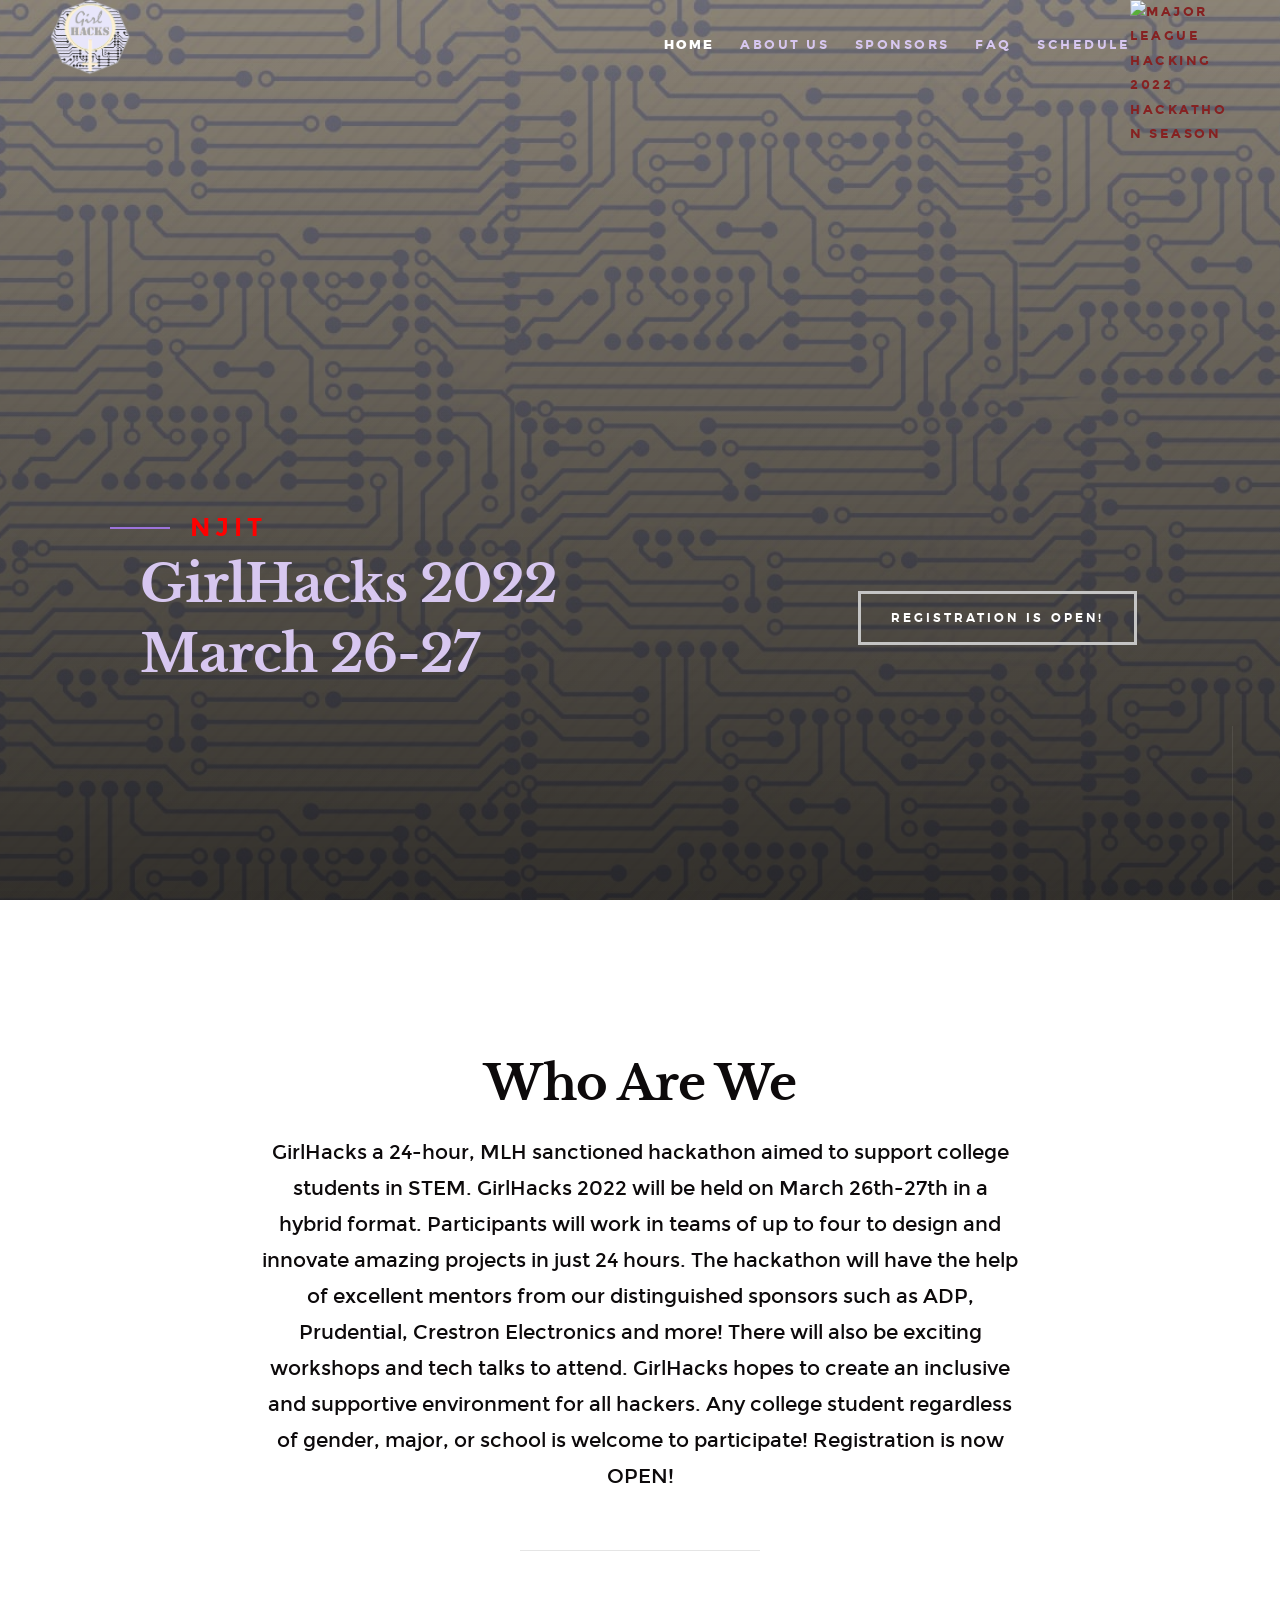
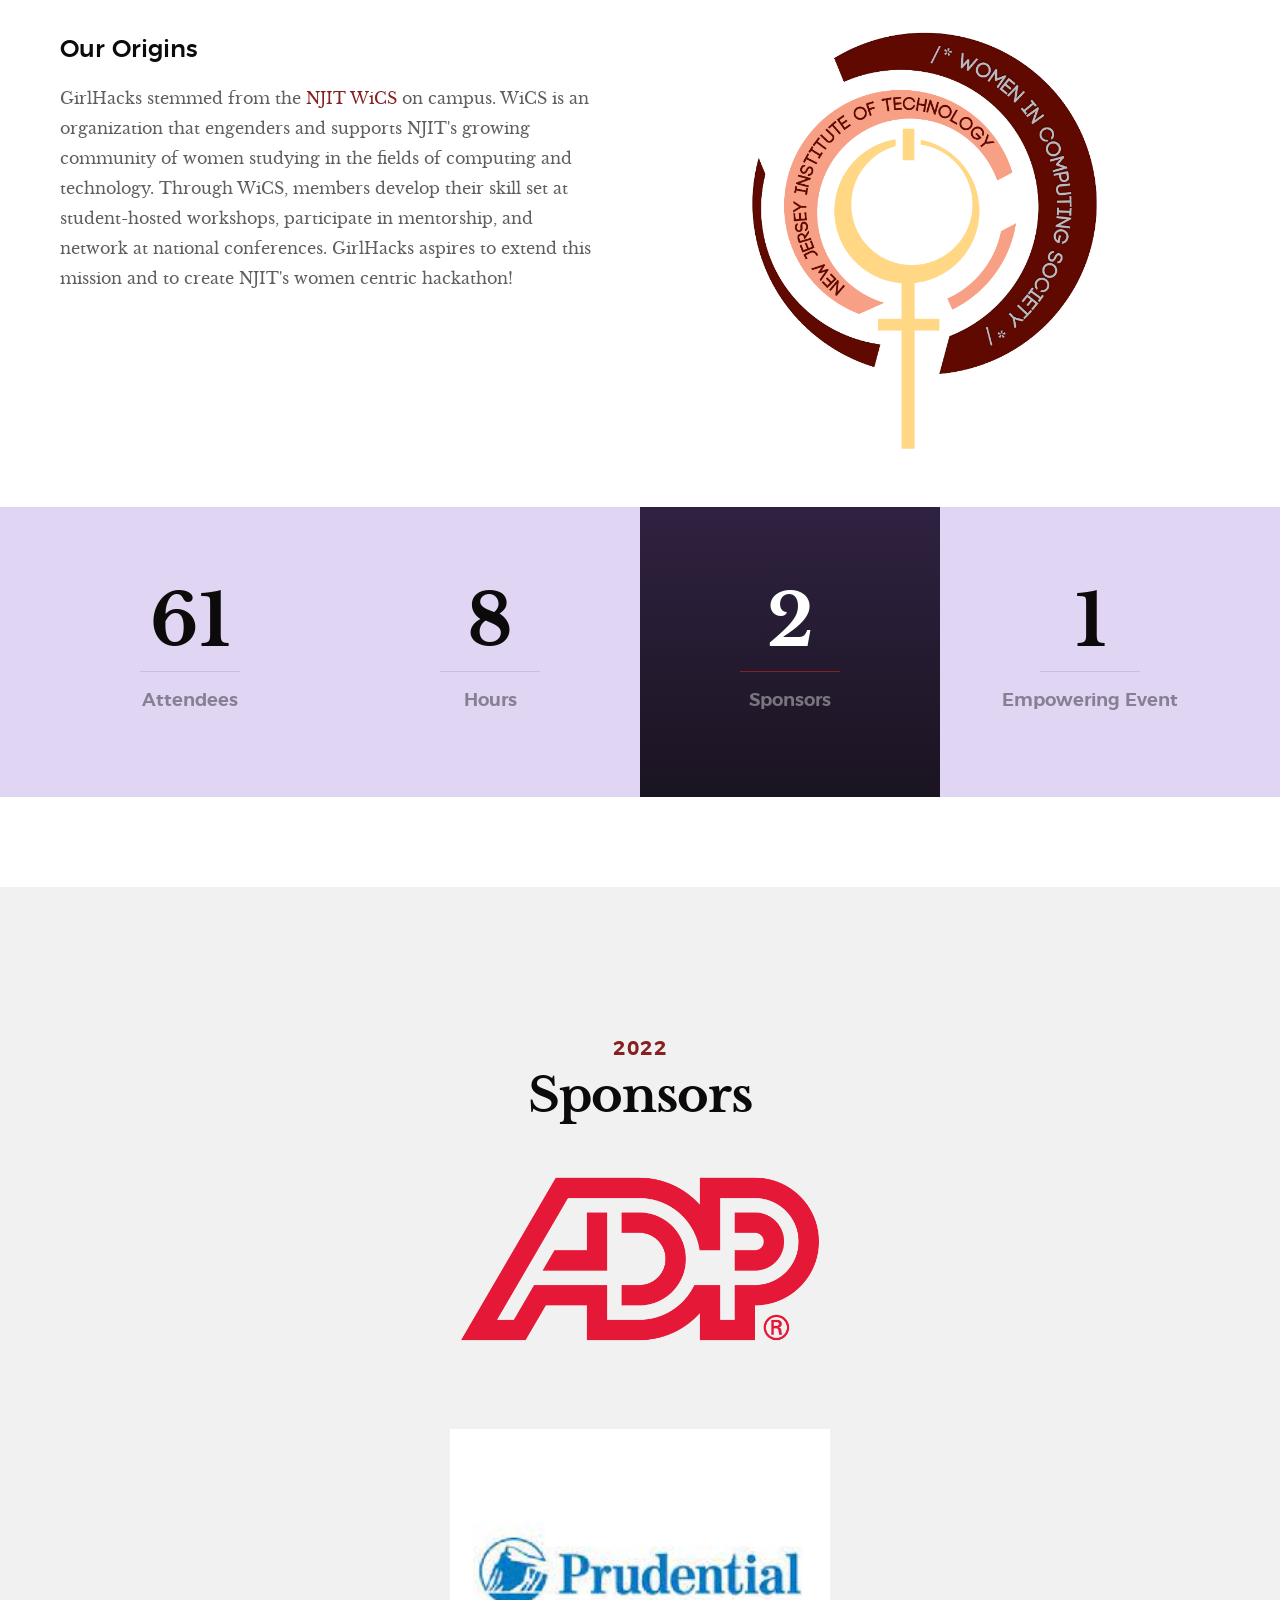
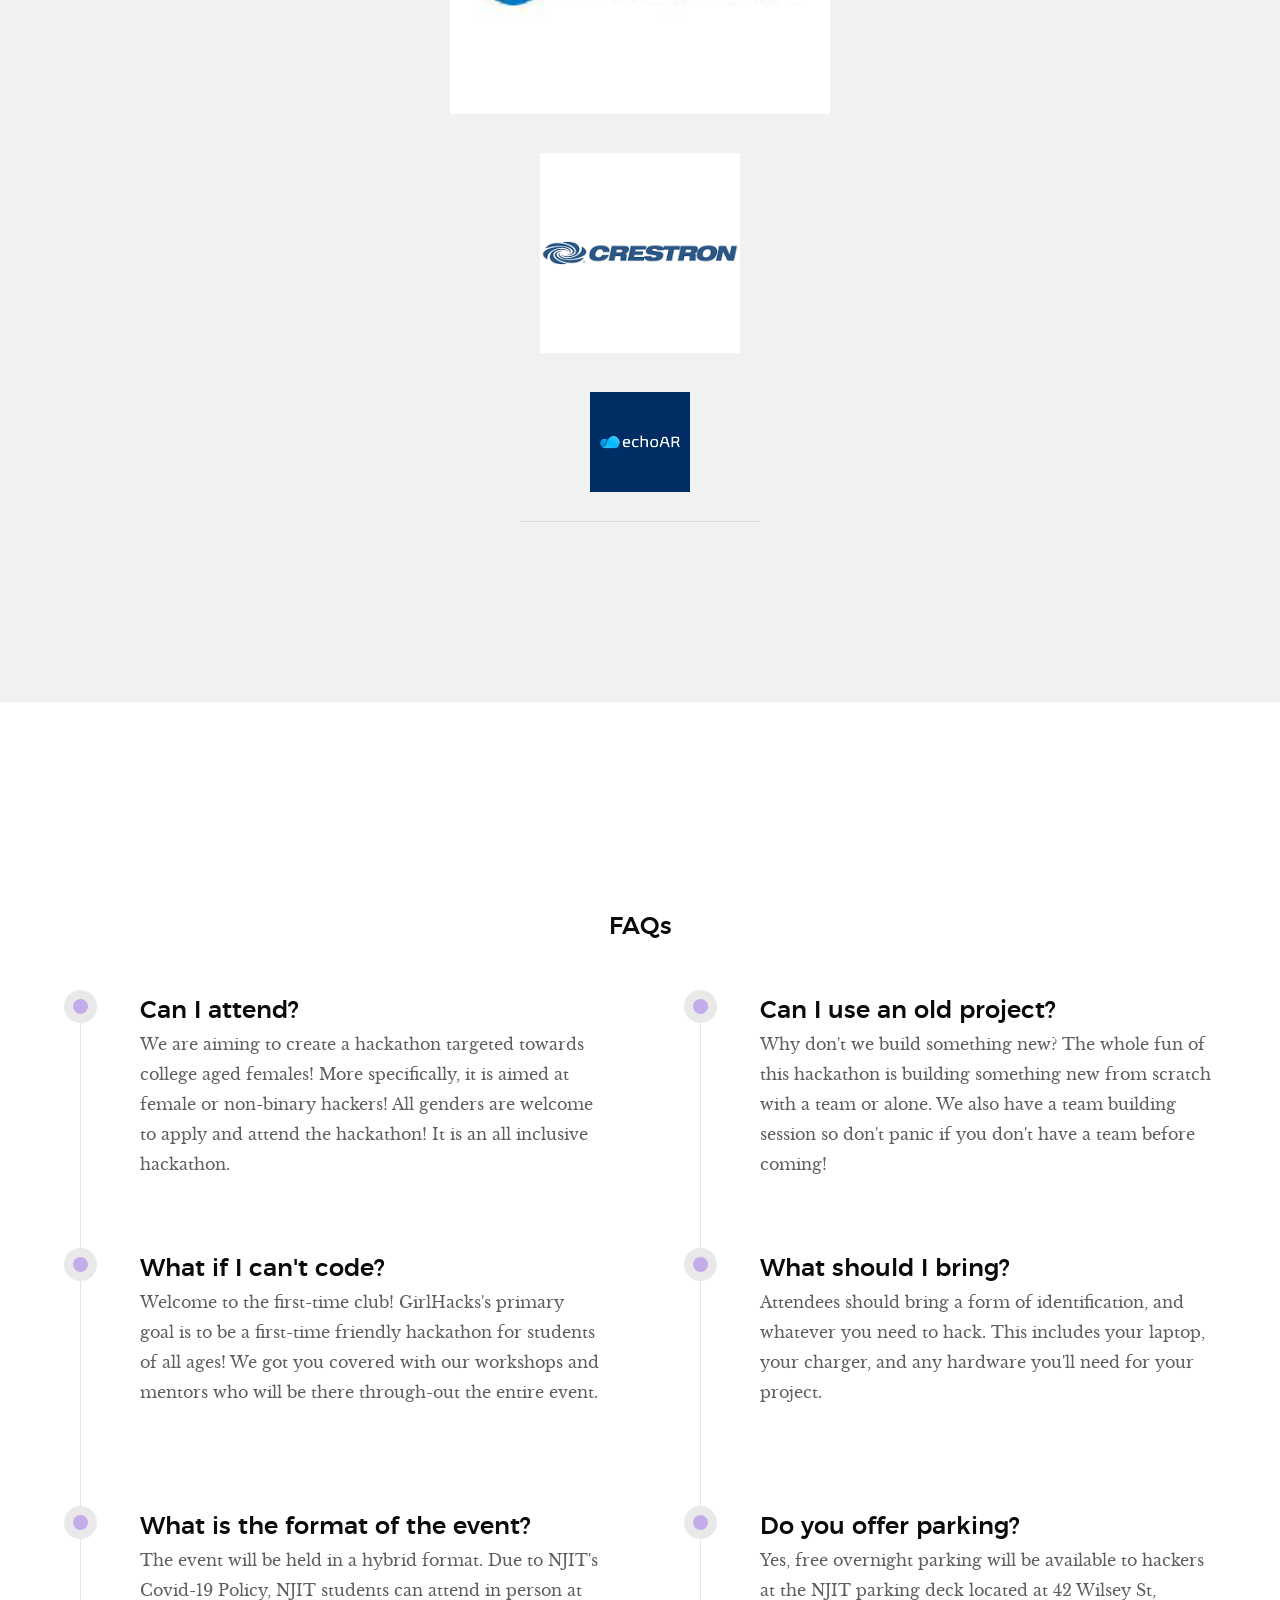
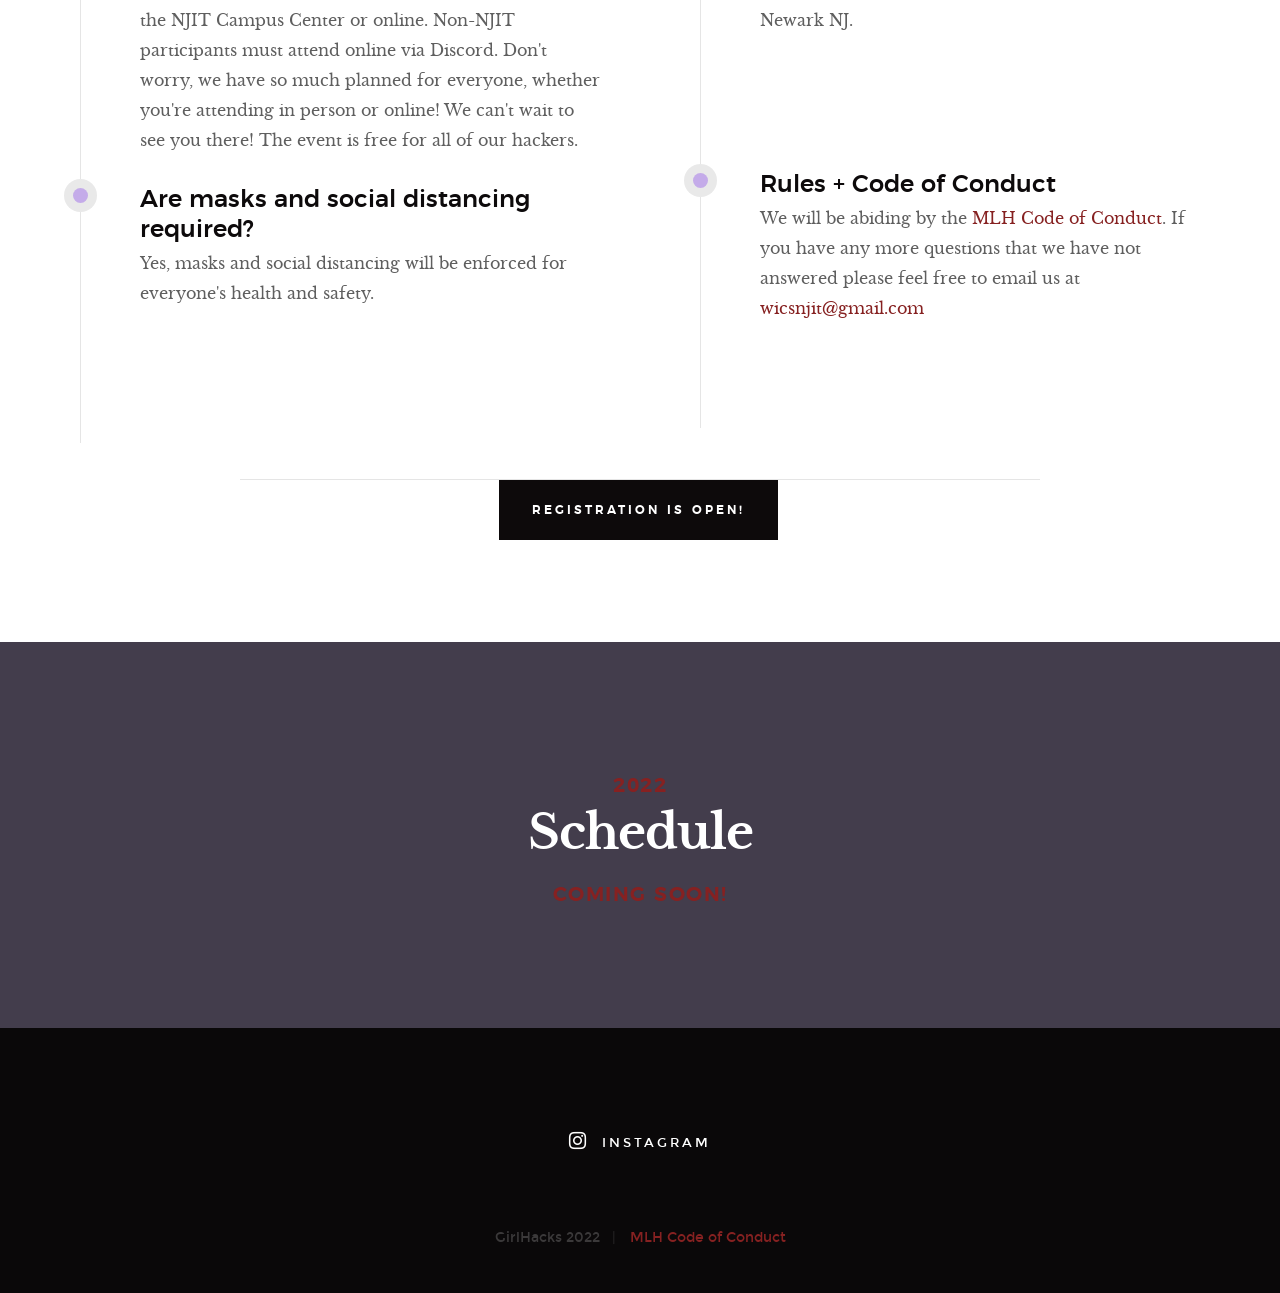
==== commit b3a241cf: "implemented eboard & dina's feedback" ====
--- a/index.html
+++ b/index.html
@@ -116,7 +116,7 @@
         <div class="row narrow section-intro has-bottom-sep">
             <div class="col-full text-center">
                 <h1>Who Are We</h1>
-                <p class="lead">Girl Hacks a 24-hour, MLH sanctioned hackathon aimed to support college students in STEM. Girl Hacks 2022 will be held on March 26th-27th hybridly. Participants will work in teams of up to four to design and innovate amazing projects in just 36 hours. The hackathon will have the help of excellent mentors from our distinguished sponsors such as Facebook, IBM, ADP, Prudential, and more! There will also be exciting workshops and tech talks to attend. Girl Hacks hopes to create an inclusive and supportive environment for all hackers. Any college student regardless of gender, major, or school is welcome to participate! Registration is now OPEN!
+                <p class="lead">GirlHacks a 24-hour, MLH sanctioned hackathon aimed to support college students in STEM. GirlHacks 2022 will be held on March 26th-27th in a hybrid format. Participants will work in teams of up to four to design and innovate amazing projects in just 24 hours. The hackathon will have the help of excellent mentors from our distinguished sponsors such as ADP, Prudential, Crestron Electronics and more! There will also be exciting workshops and tech talks to attend. GirlHacks hopes to create an inclusive and supportive environment for all hackers. Any college student regardless of gender, major, or school is welcome to participate! Registration is now OPEN!
                 
                     
                 </p>
@@ -203,6 +203,10 @@
                 <a href="https://www.adp.com/"><img src="images/sponsors/adp.png" class="img-responsive"/> </a>
                   <br><br>
             
+                  <p class="lead"></p>
+                  <a href="#"><img src="images/sponsors/prudential.jpg" class="img-responsive"/> </a>
+                    <br><br>
+
                 <a href="#"><img src="images/sponsors/Crestron.png" class="img-responsive" style="height:200px; width:200px;" /> </a>
                   <br><br>
                 
@@ -239,7 +243,7 @@
                             <h3>Can I attend?</h3>
                         </div>
                         <div class="timeline__desc">
-                            <p>We are aiming to create an hackathon targeted towards college aged females! We are open to college students. More specifically, it is aimed at female or non-binary hackers! All genders are welcome to apply and attend the hackathon! It is an all inclusive hackathon.</p>
+                            <p>We are aiming to create a hackathon targeted towards college aged females! More specifically, it is aimed at female or non-binary hackers! All genders are welcome to apply and attend the hackathon! It is an all inclusive hackathon.</p>
                         </div>
                     </div> <!-- end timeline__block -->
 
@@ -263,7 +267,7 @@
                             
                         </div>
                         <div class="timeline__desc">
-                            <p>The event will be held hybridly. Due to NJIT's Covid-19 Policy, NJIT students can attend in person at the NJIT Campus Center or online. Non-NJIT participants must attend online via Discord. Don't worry, we have so much planned for everyone, whether you're attending in person or online! We can't wait to see you there! The event is free for all of our hackers.  </p>
+                            <p>The event will be held in a hybrid format. Due to NJIT's Covid-19 Policy, NJIT students can attend in person at the NJIT Campus Center or online. Non-NJIT participants must attend online via Discord. Don't worry, we have so much planned for everyone, whether you're attending in person or online! We can't wait to see you there! The event is free for all of our hackers.  </p>
                         </div>
                     </div> <!-- end timeline__block -->
 
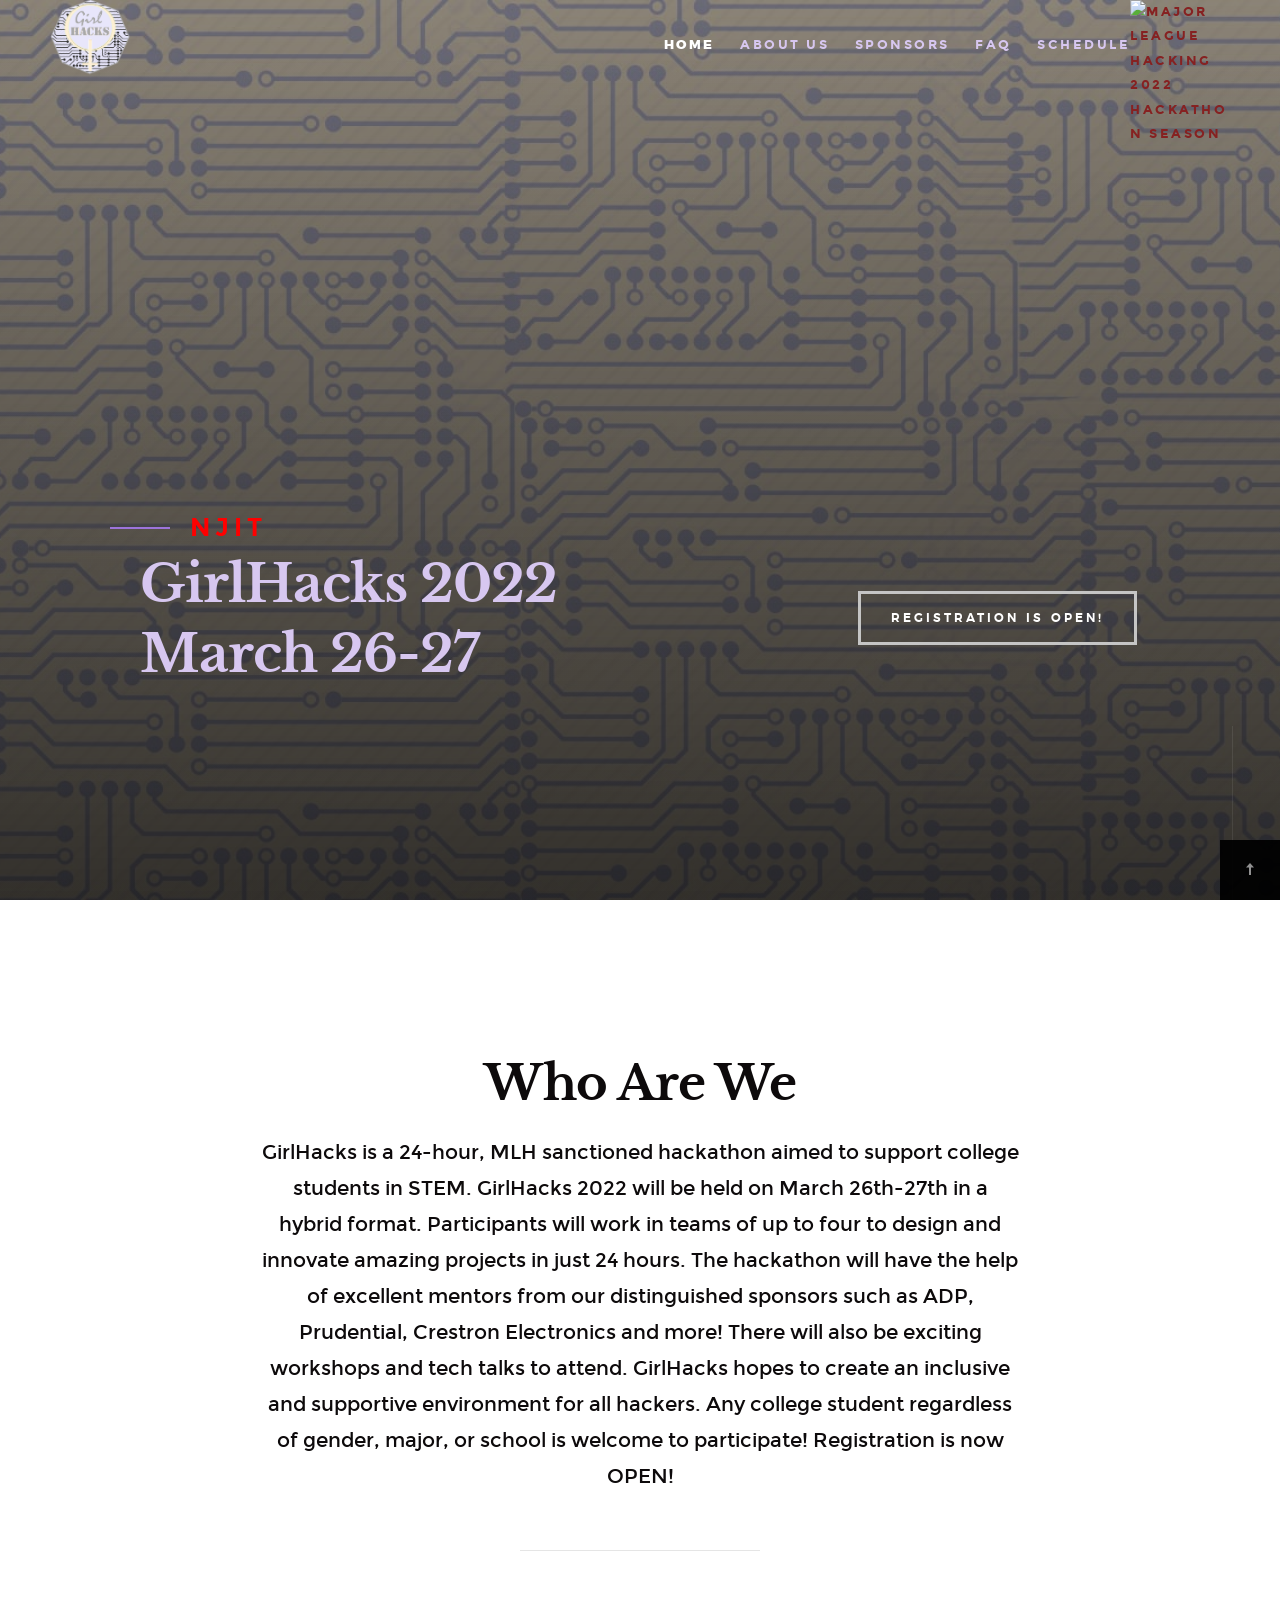
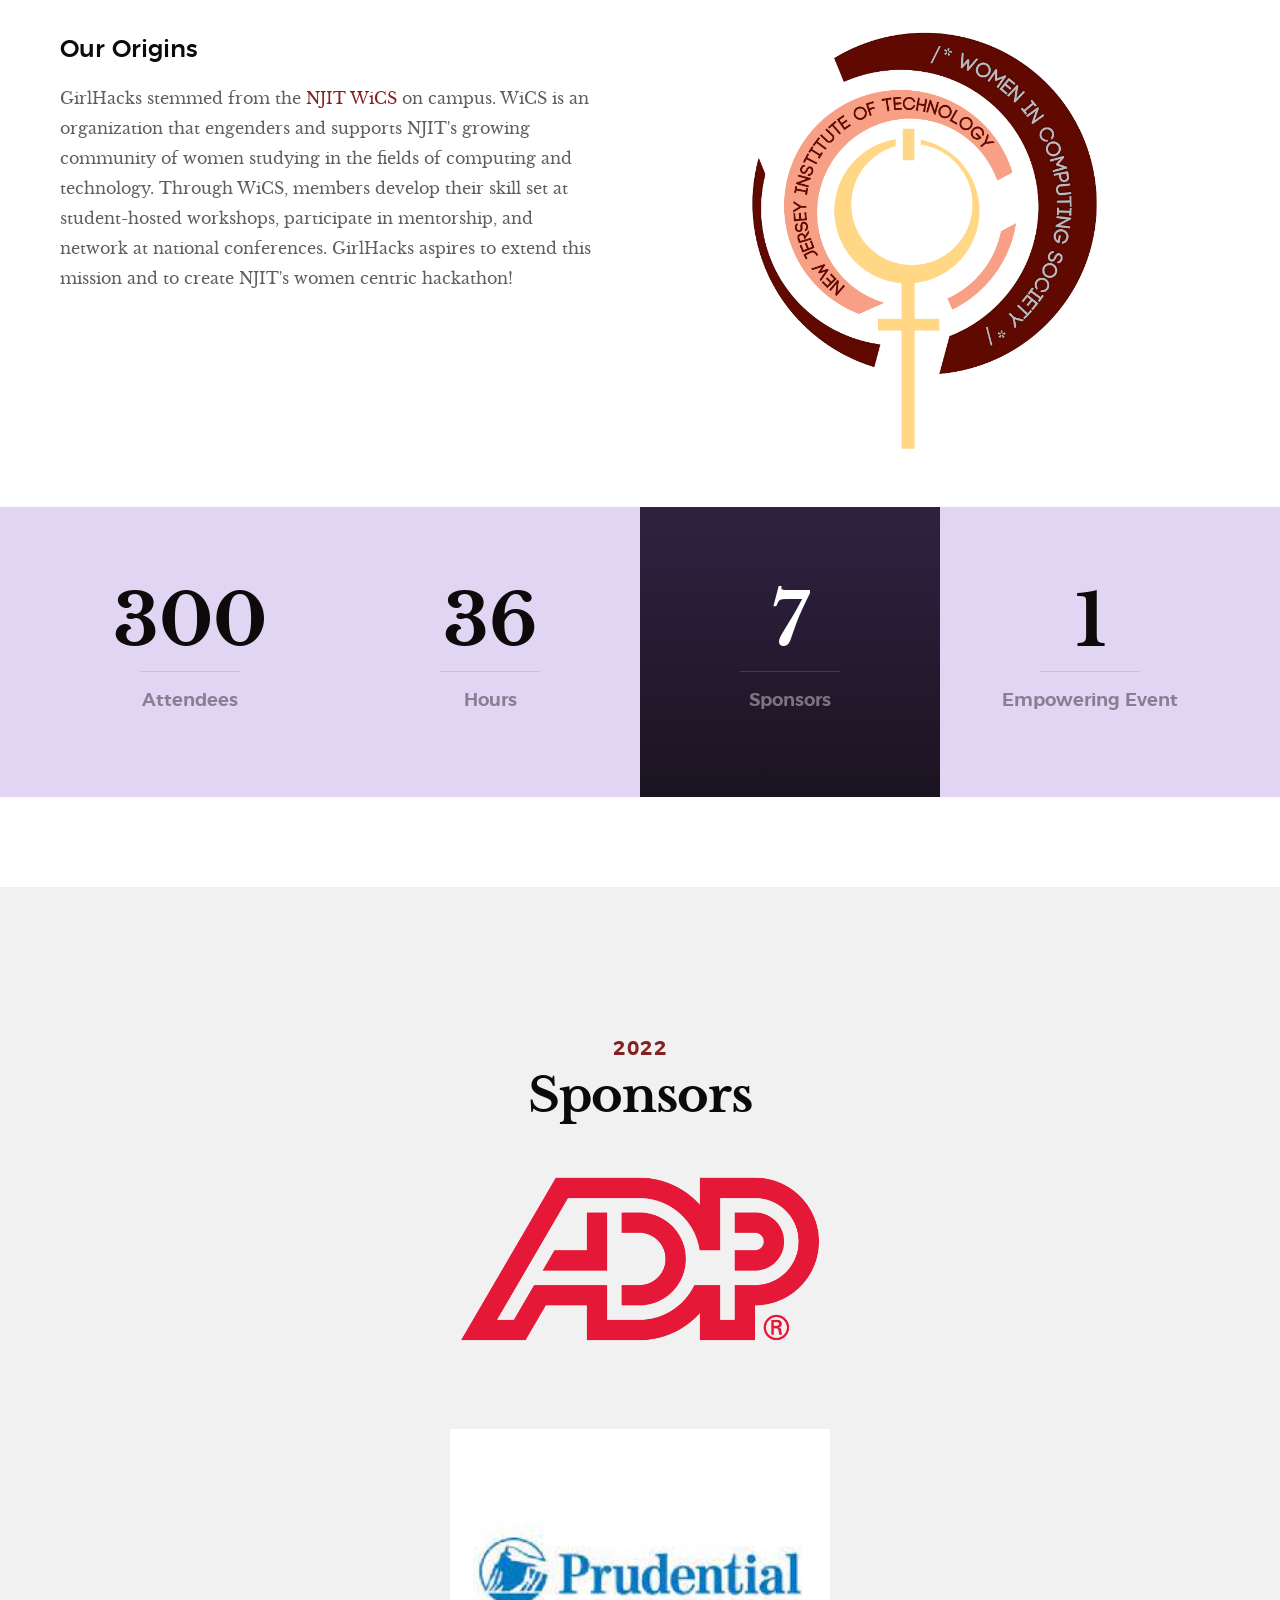
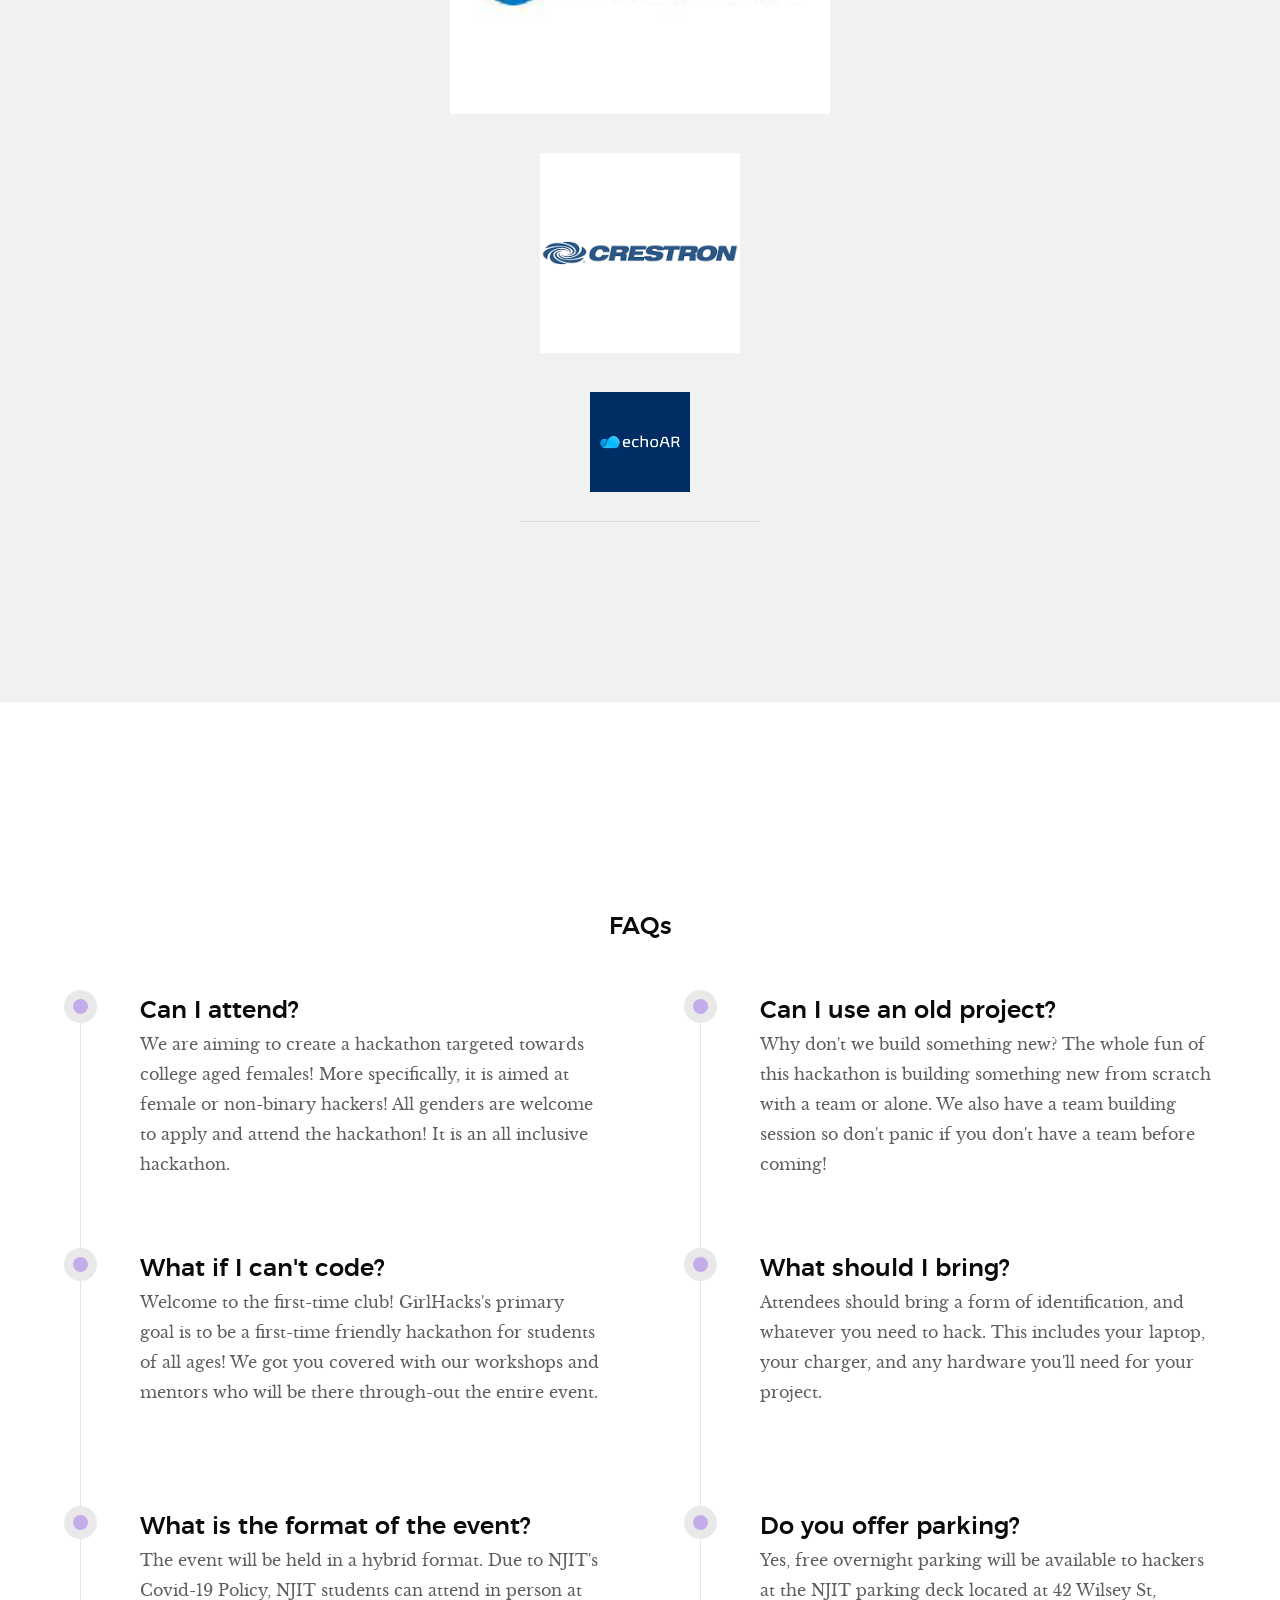
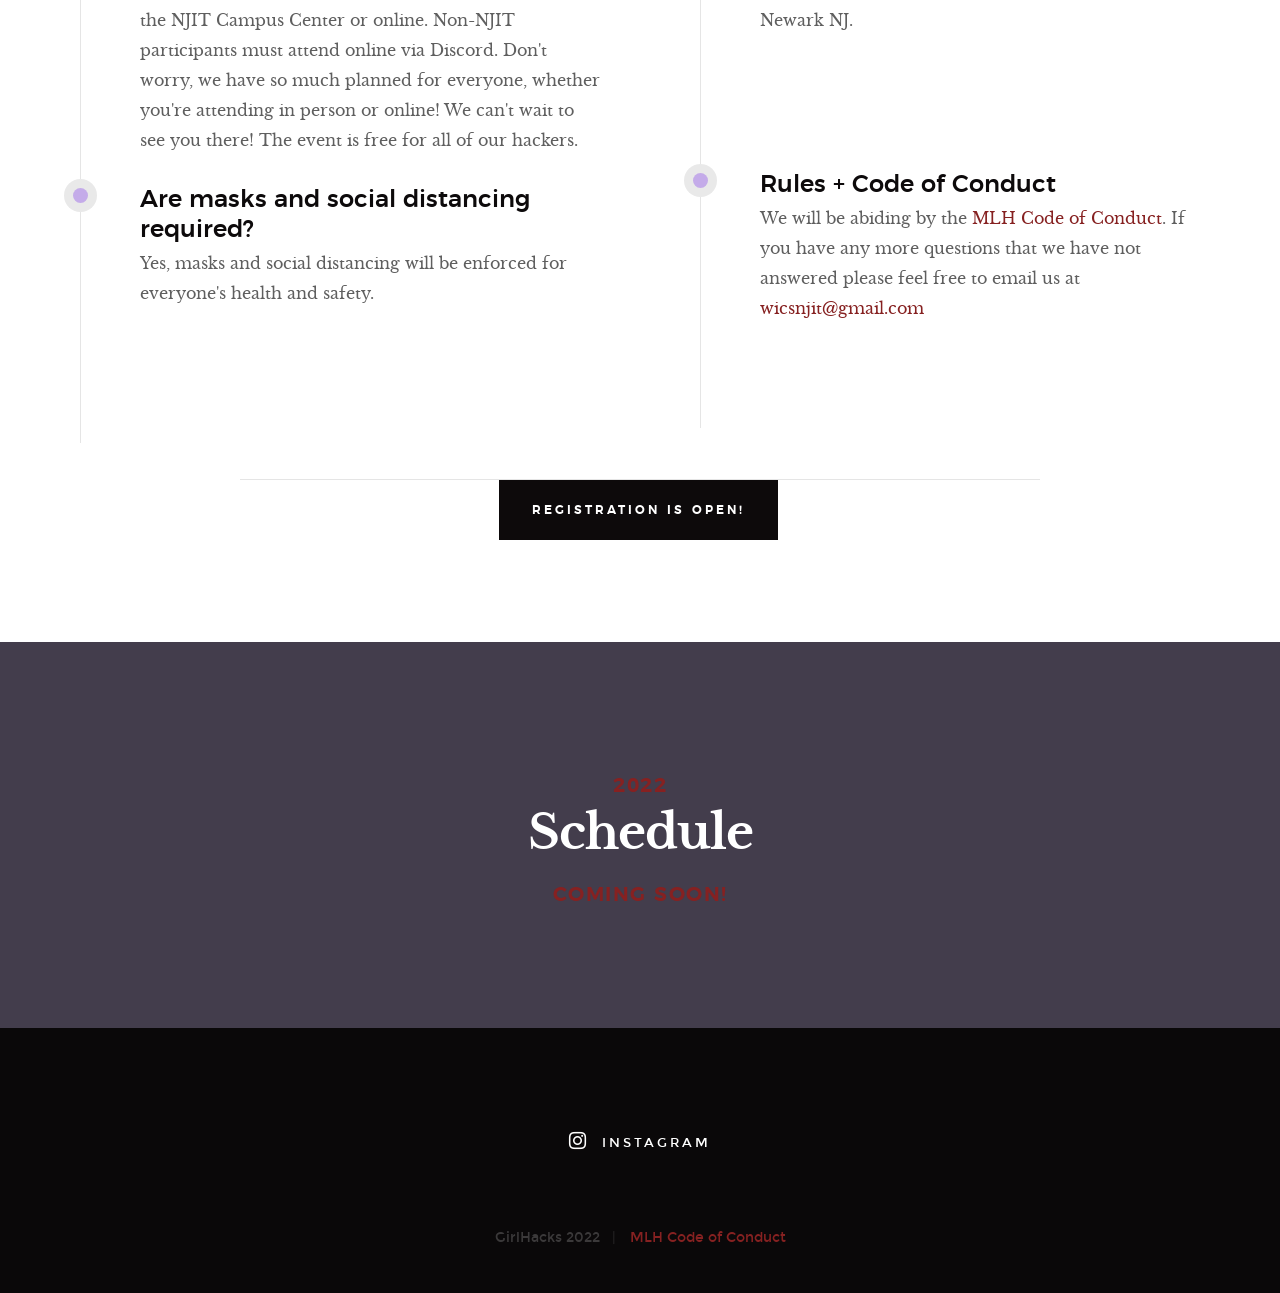
==== commit b2ce0591: "Update index.html rephrased who are we section" ====
--- a/index.html
+++ b/index.html
@@ -116,7 +116,7 @@
         <div class="row narrow section-intro has-bottom-sep">
             <div class="col-full text-center">
                 <h1>Who Are We</h1>
-                <p class="lead">GirlHacks a 24-hour, MLH sanctioned hackathon aimed to support college students in STEM. GirlHacks 2022 will be held on March 26th-27th in a hybrid format. Participants will work in teams of up to four to design and innovate amazing projects in just 24 hours. The hackathon will have the help of excellent mentors from our distinguished sponsors such as ADP, Prudential, Crestron Electronics and more! There will also be exciting workshops and tech talks to attend. GirlHacks hopes to create an inclusive and supportive environment for all hackers. Any college student regardless of gender, major, or school is welcome to participate! Registration is now OPEN!
+                <p class="lead">GirlHacks is a 24-hour, MLH sanctioned hackathon aimed to support college students in STEM. GirlHacks 2022 will be held on March 26th-27th in a hybrid format. Participants will work in teams of up to four to design and innovate amazing projects in just 24 hours. The hackathon will have the help of excellent mentors from our distinguished sponsors such as ADP, Prudential, Crestron Electronics and more! There will also be exciting workshops and tech talks to attend. GirlHacks hopes to create an inclusive and supportive environment for all hackers. Any college student regardless of gender, major, or school is welcome to participate! Registration is now OPEN!
                 
                     
                 </p>
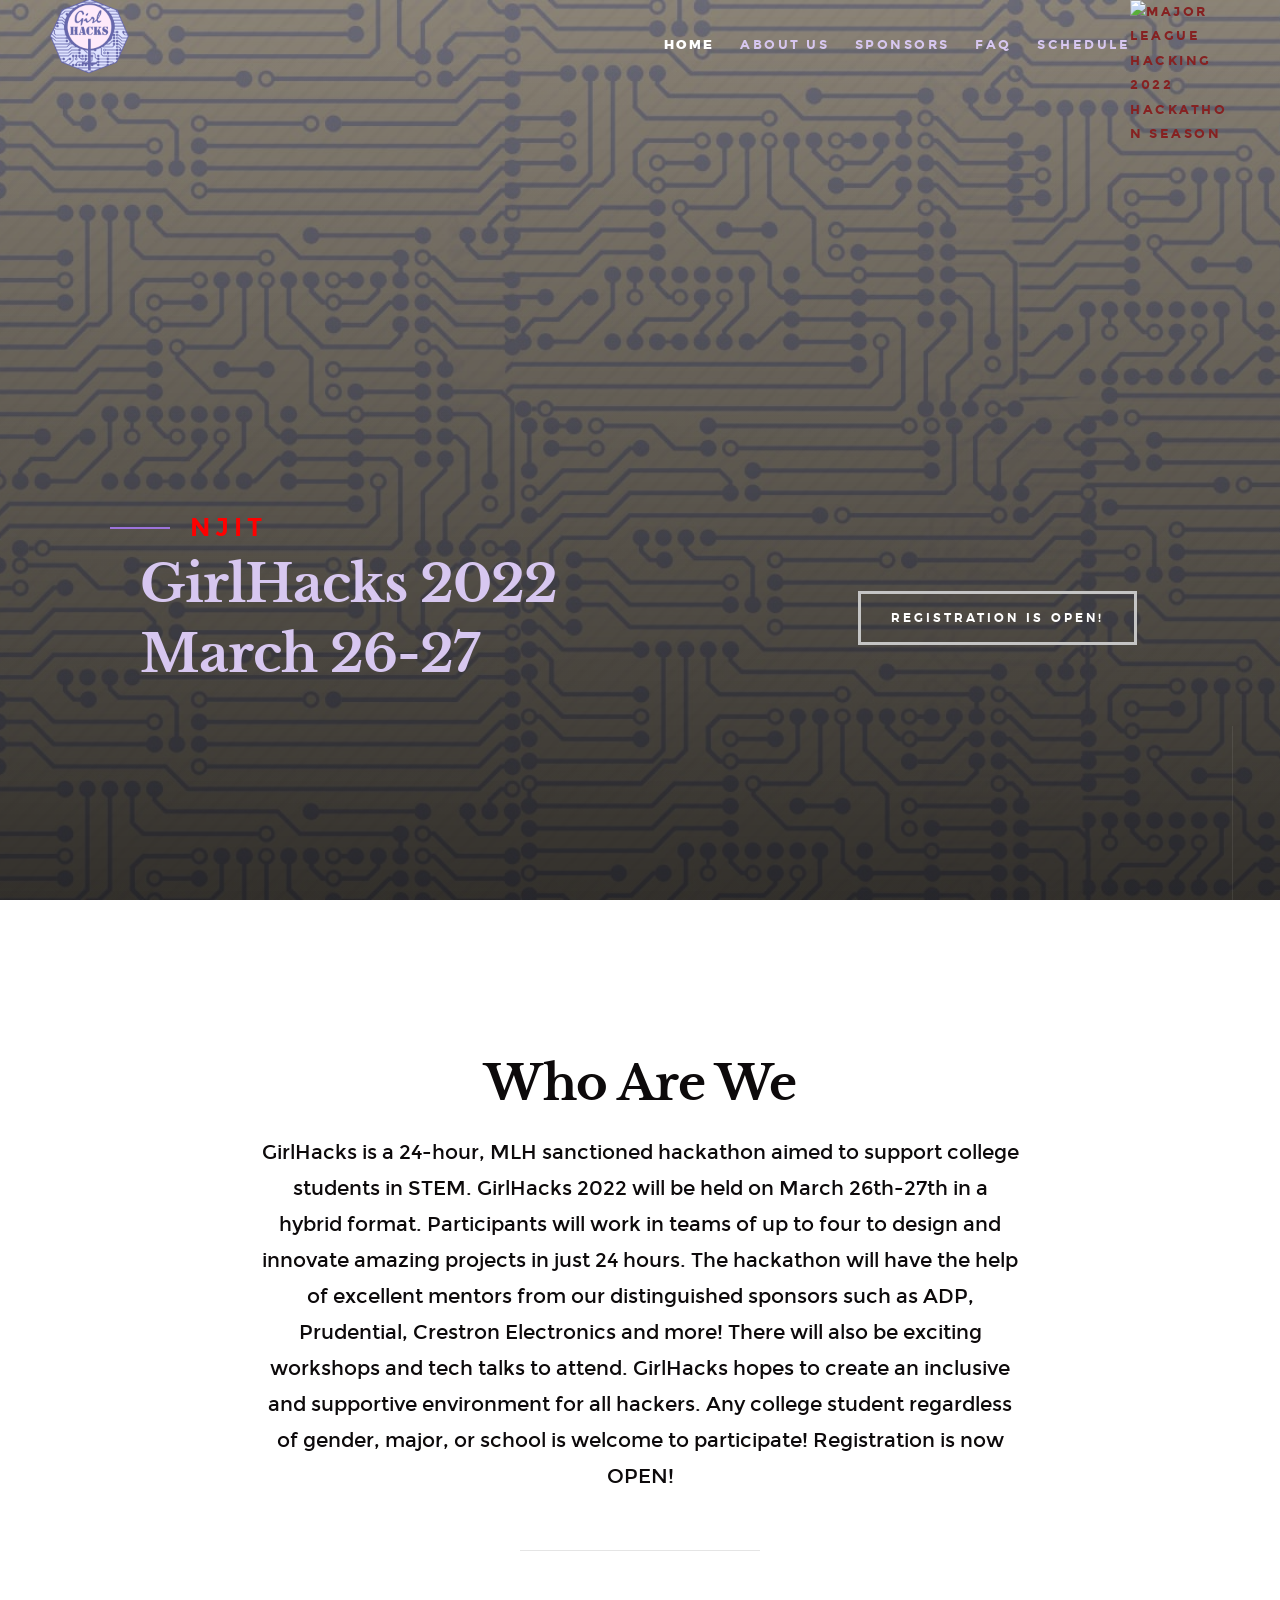
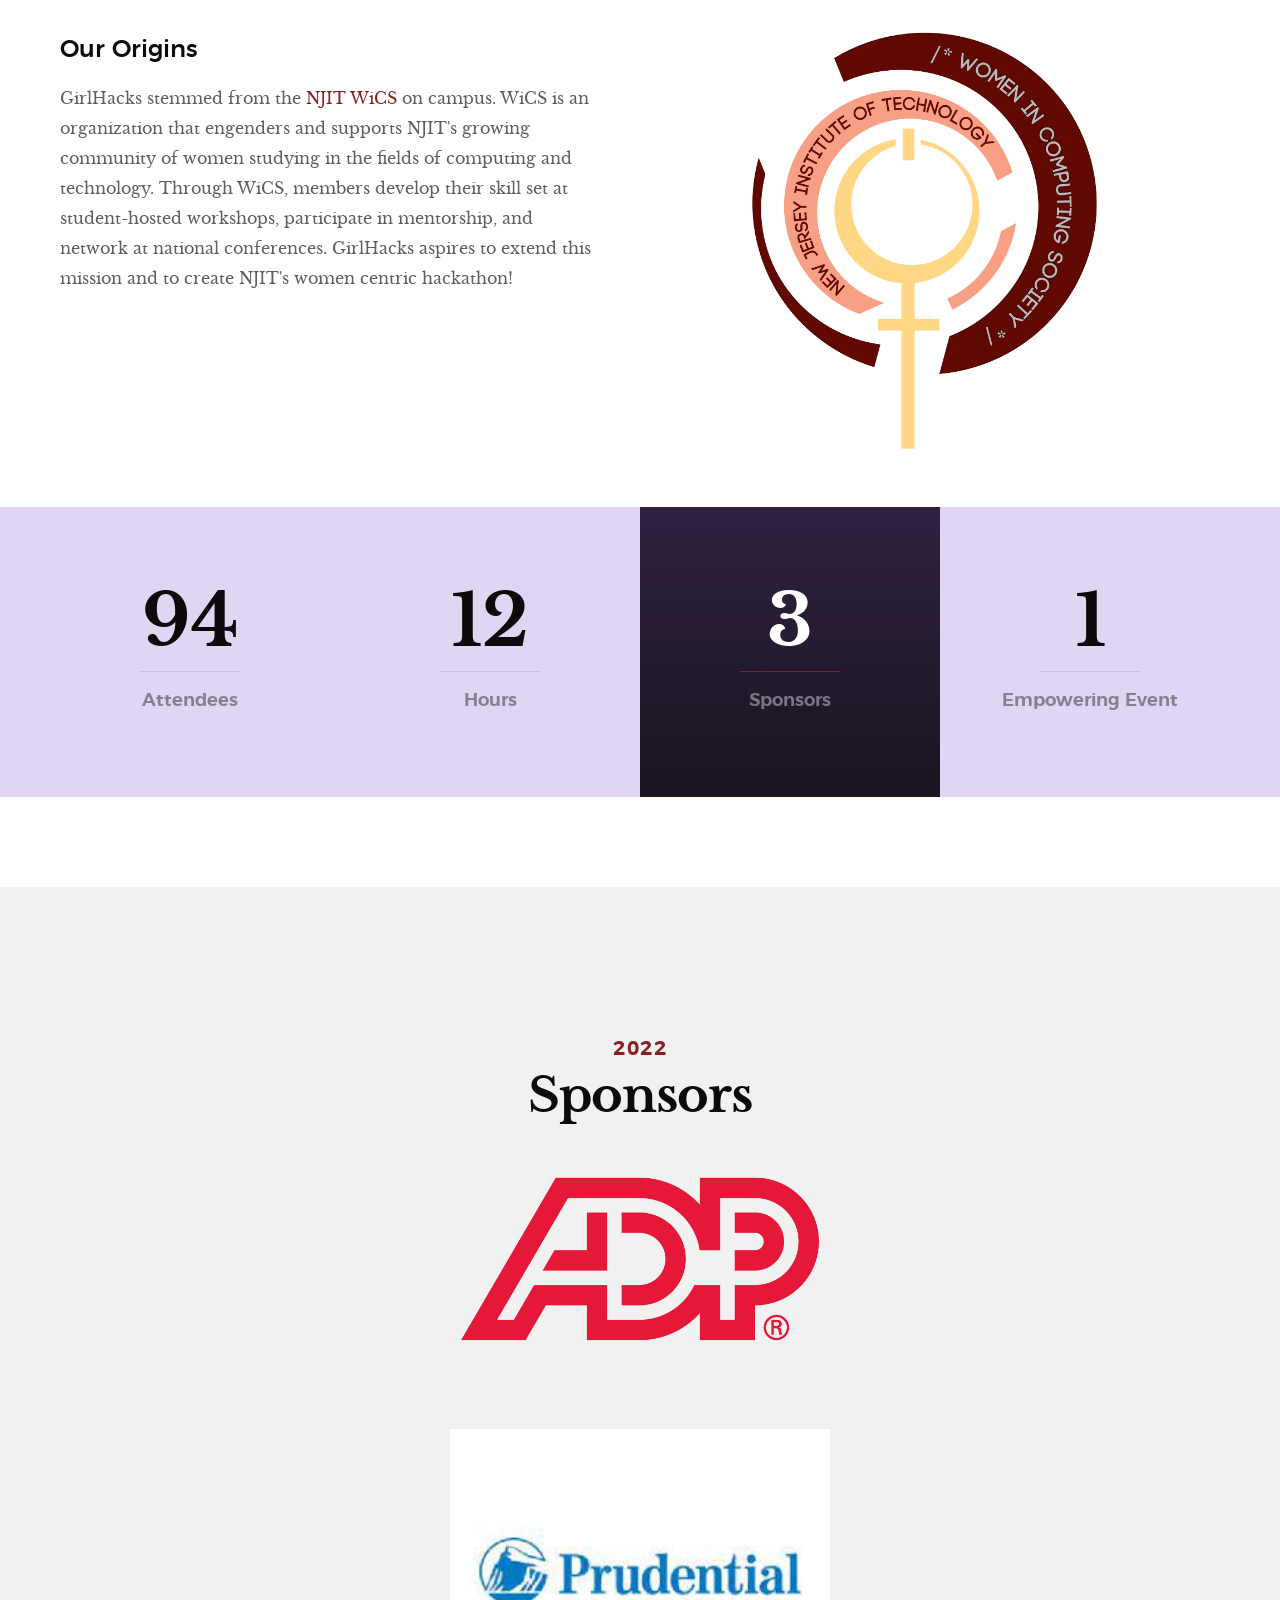
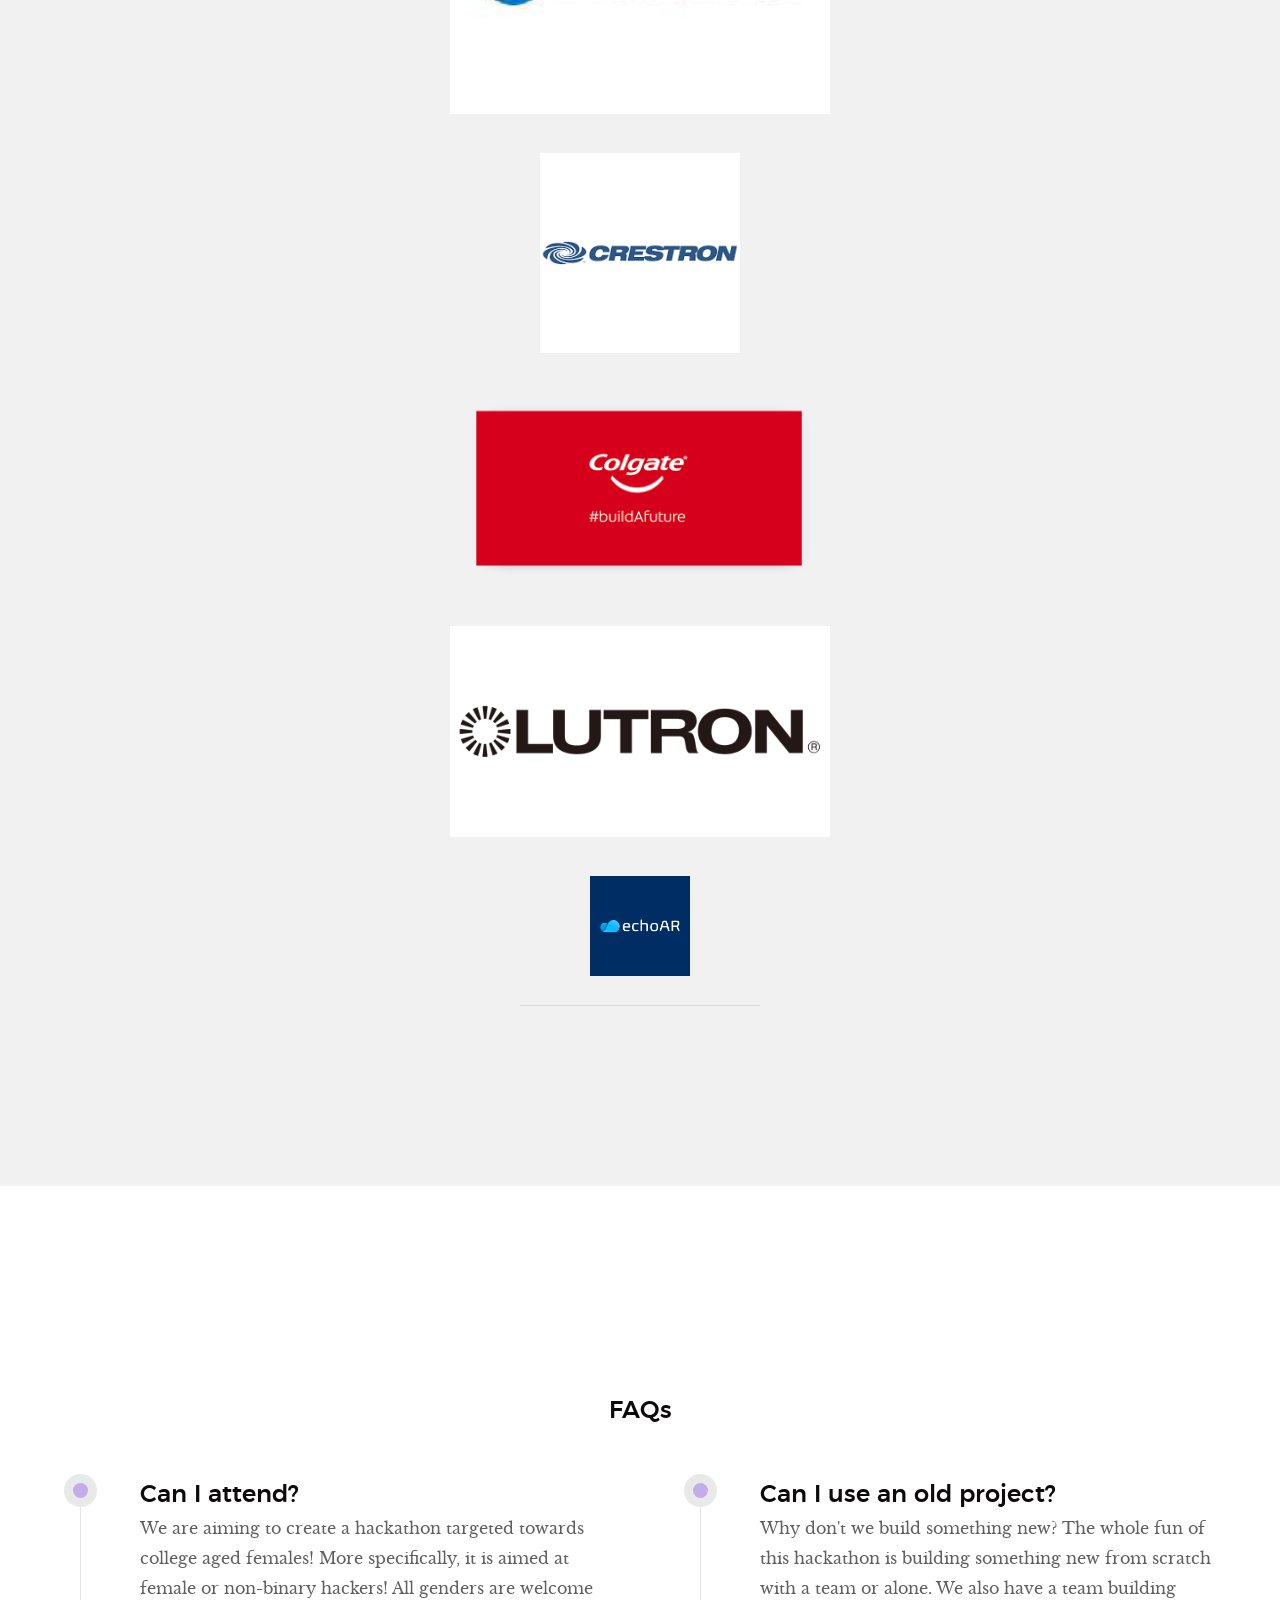
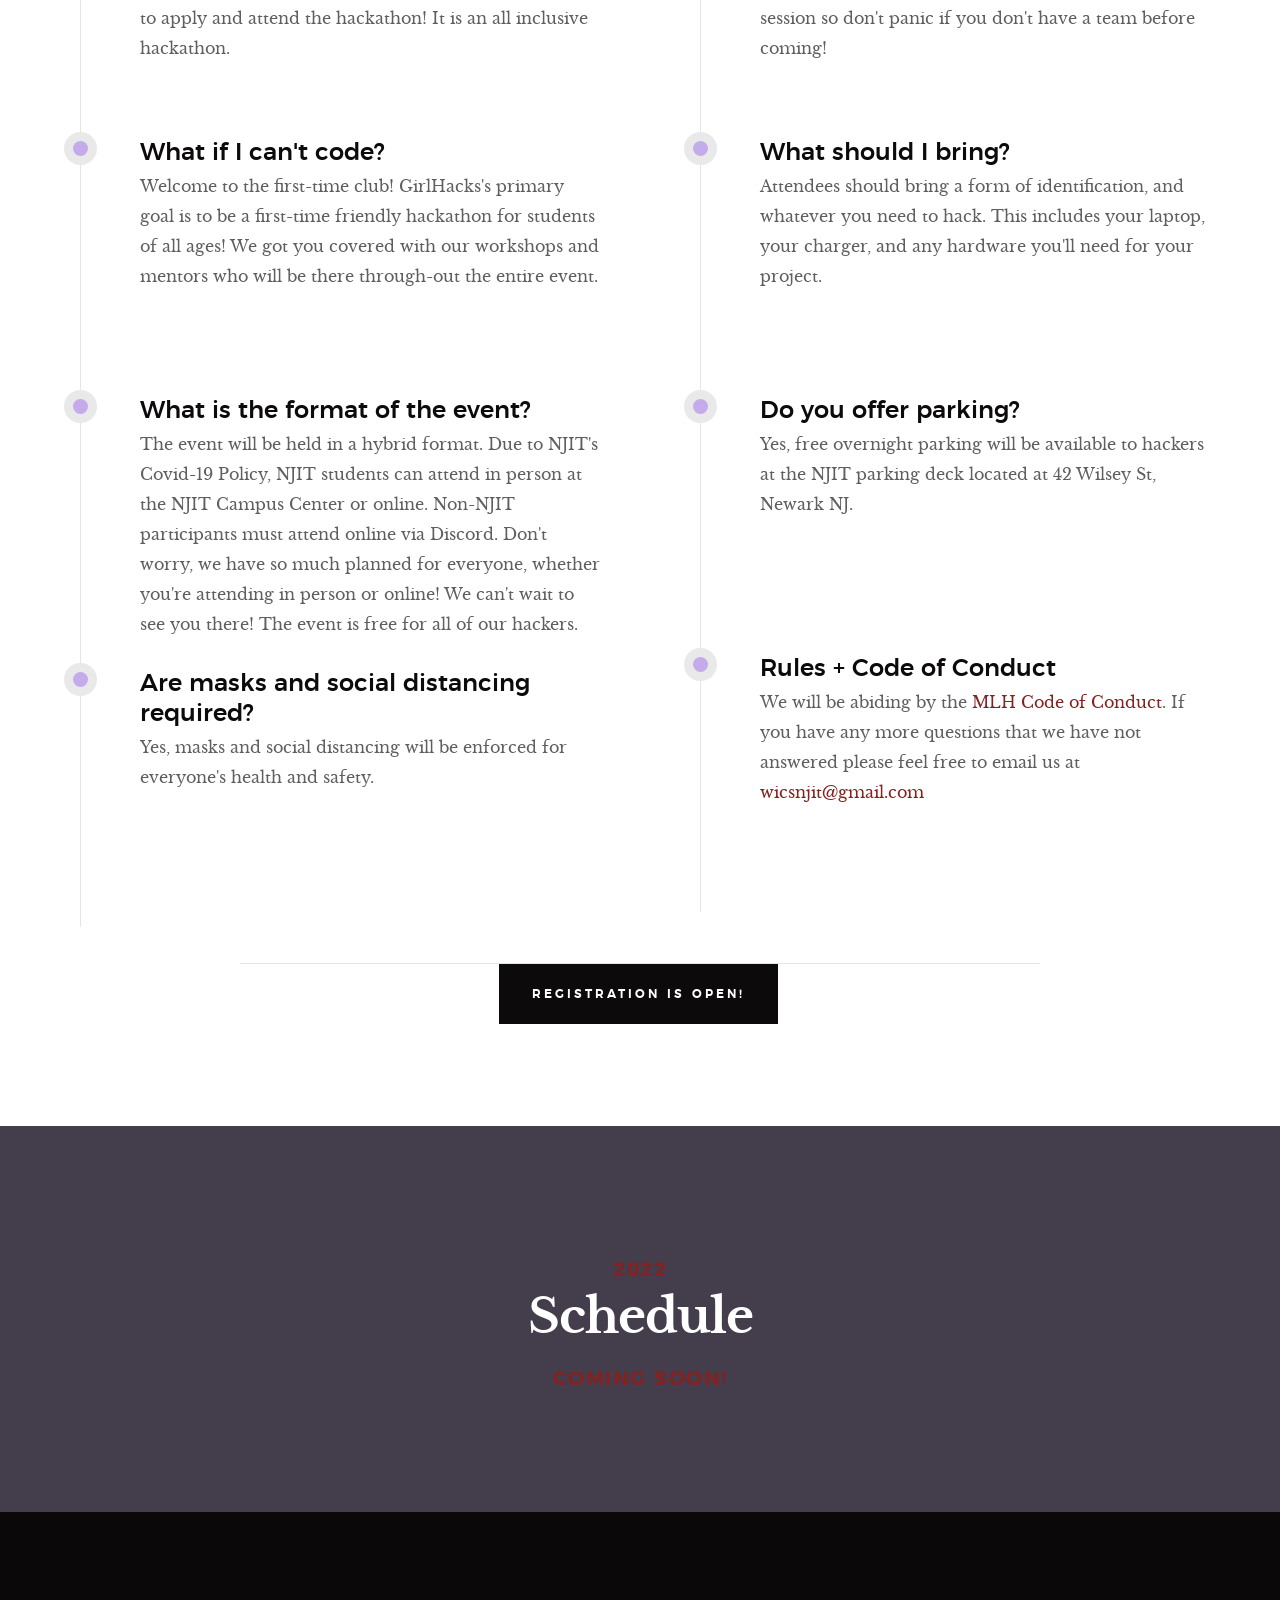
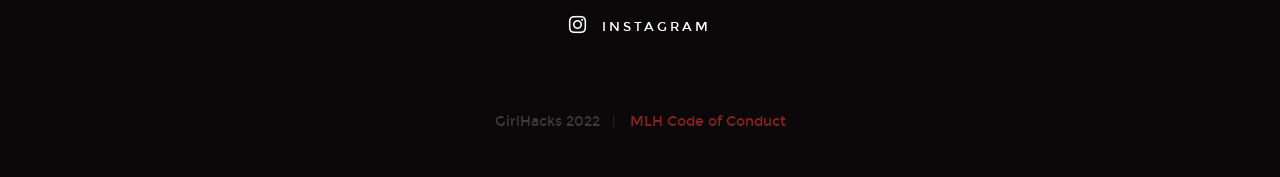
==== commit e52a3b1f: "updated logo and added new sponsors" ====
--- a/index.html
+++ b/index.html
@@ -45,7 +45,7 @@
     <header class="s-header">
 
         <div class="header-logo">
-            <a class="site-logo" href="index.html"><img src="images/GirlHacks5.png" alt="Homepage"></a>
+            <a class="site-logo" href="index.html"><img src="images/GirlHacks 2022 Logo.png" alt="Homepage"></a>
         </div>
 
         <nav class="header-nav-wrap">
@@ -210,8 +210,13 @@
                 <a href="#"><img src="images/sponsors/Crestron.png" class="img-responsive" style="height:200px; width:200px;" /> </a>
                   <br><br>
                 
-                <a href="#"><img src="images/sponsors/echoAR%20-%20Icon%202020%20-%20Logo.jpg" class="img-responsive" style="height:100px; width:100px;" /> </a>
-                  
+                <a href="#"><img src="images/sponsors/colgate palmolive logo.png" class="img-responsive"/> </a>
+                   <br><br>
+
+                <a href="#"><img src="images/sponsors/lutron logo.png" class="img-responsive"/> </a>
+                  <br><br>
+
+                <a href="#"><img src="images/sponsors/echoAR%20-%20Icon%202020%20-%20Logo.jpg" class="img-responsive" style="height:100px; width:100px;"/> </a>
 
             </div>
         </div>
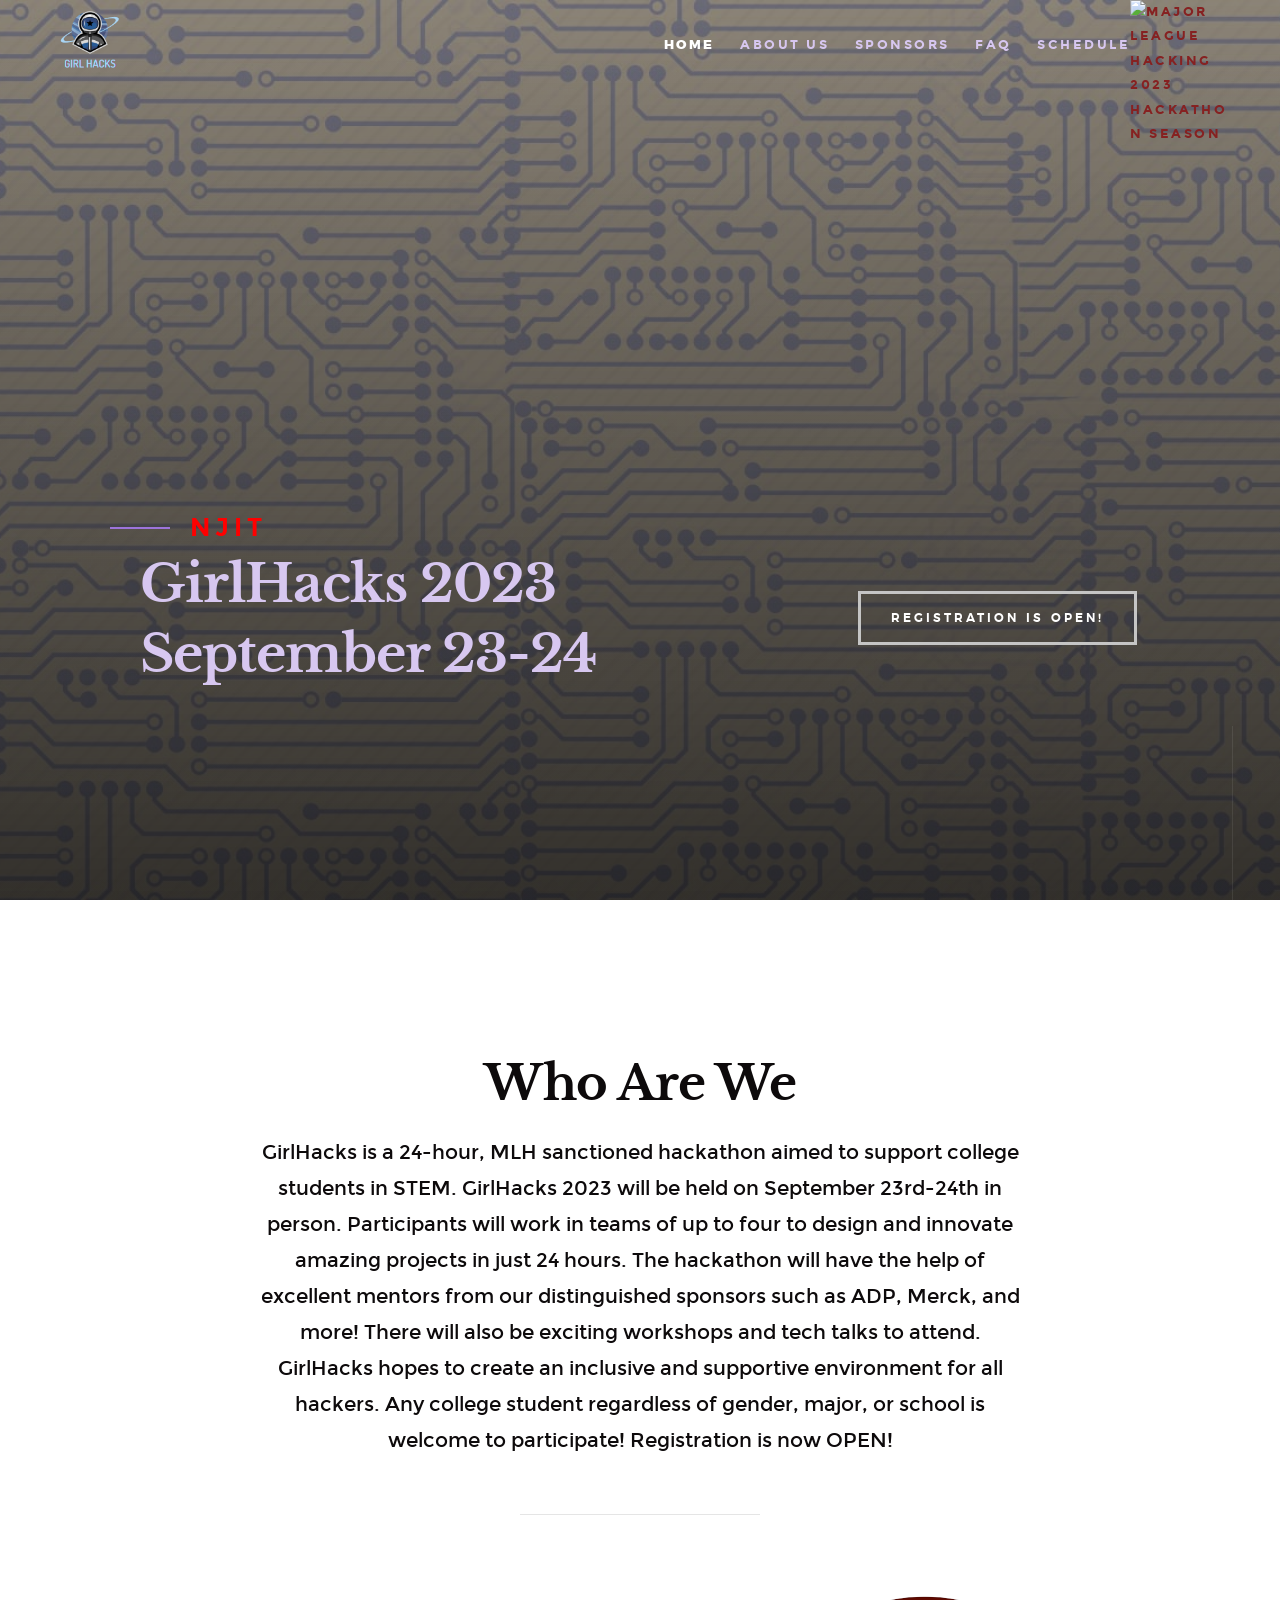
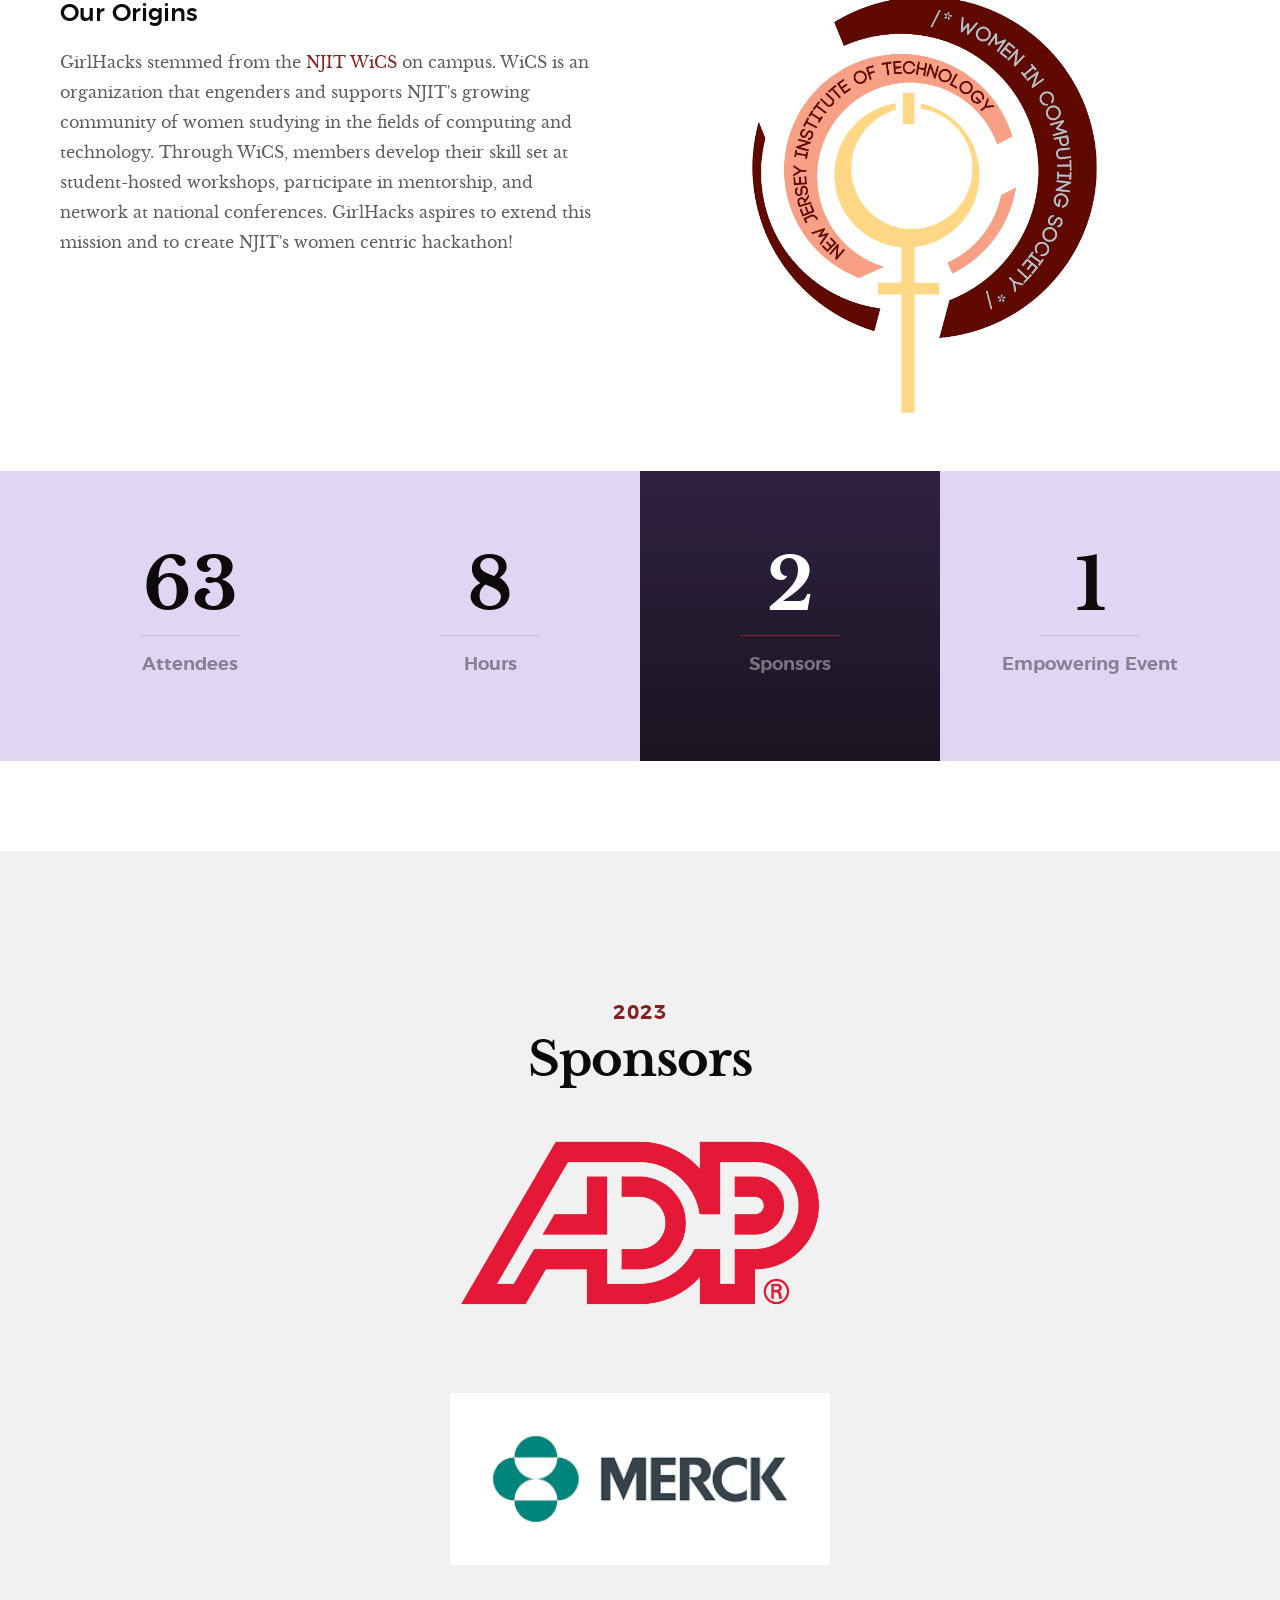
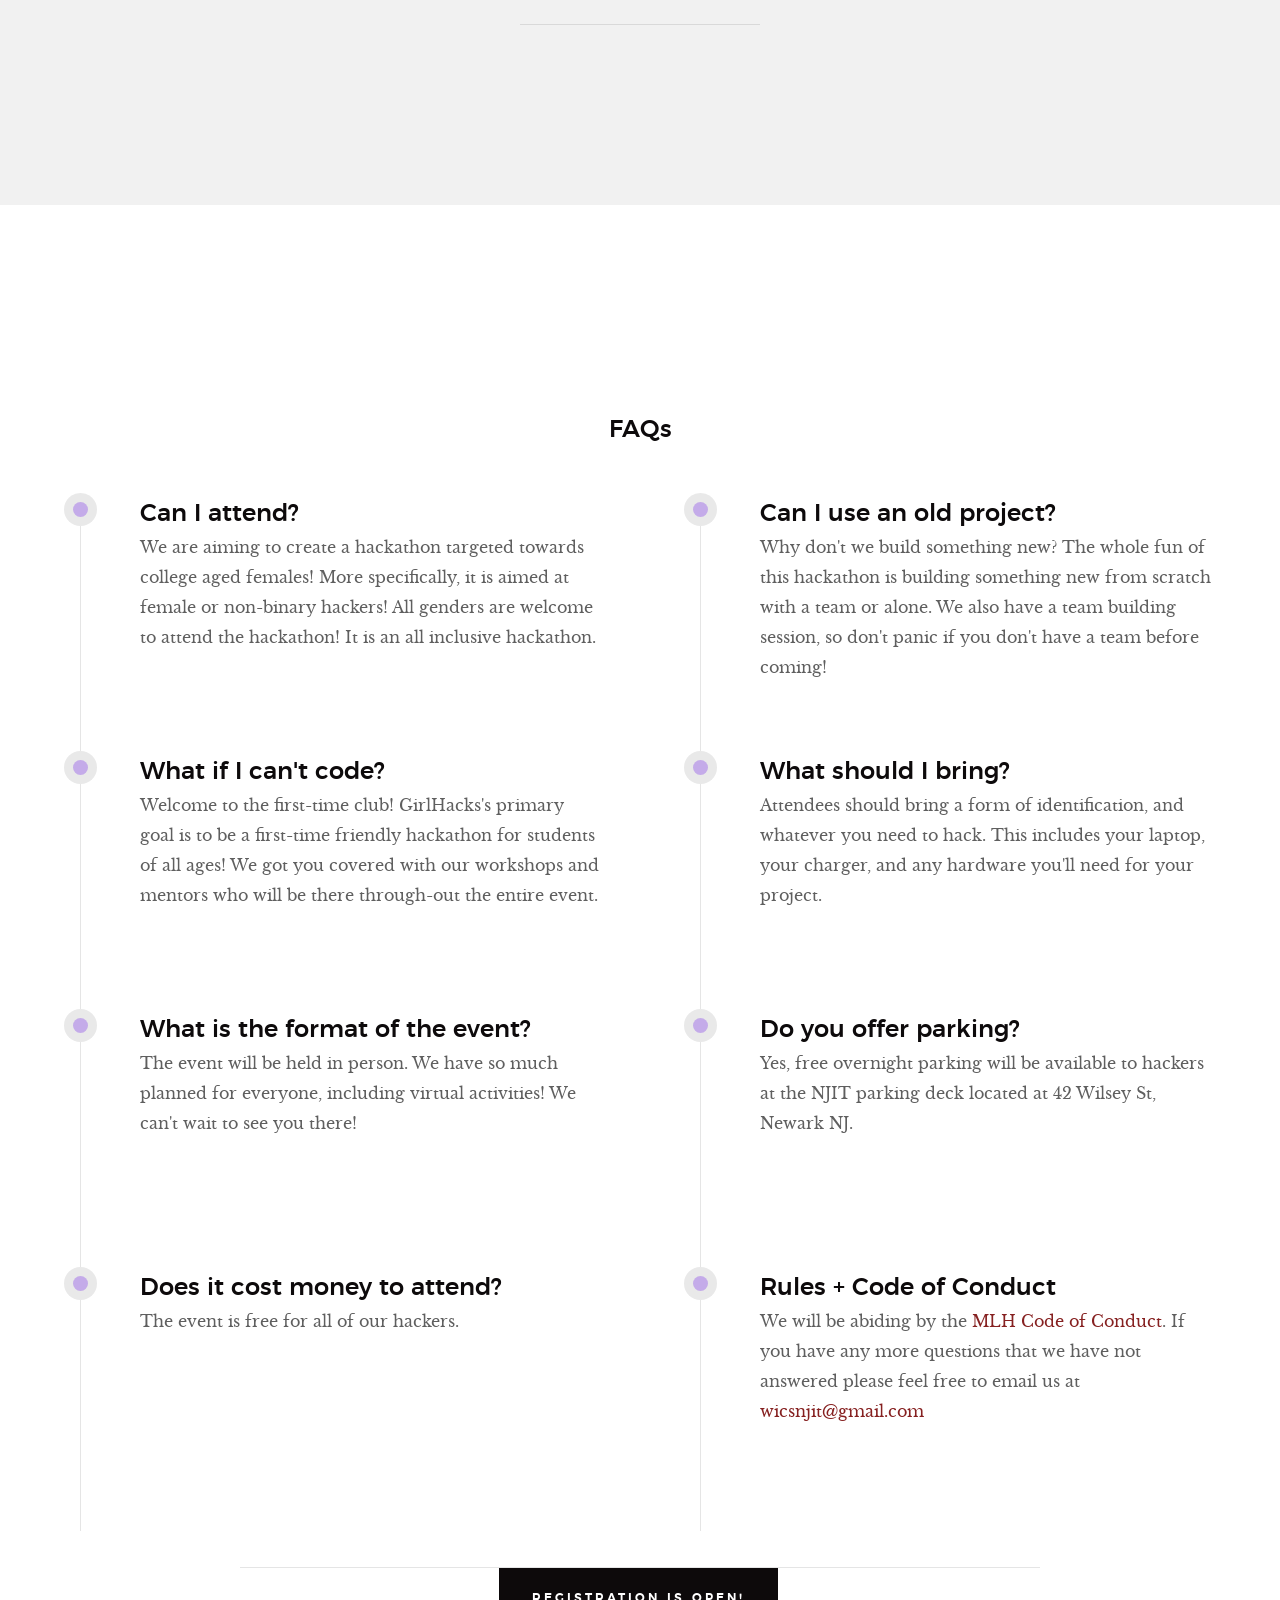
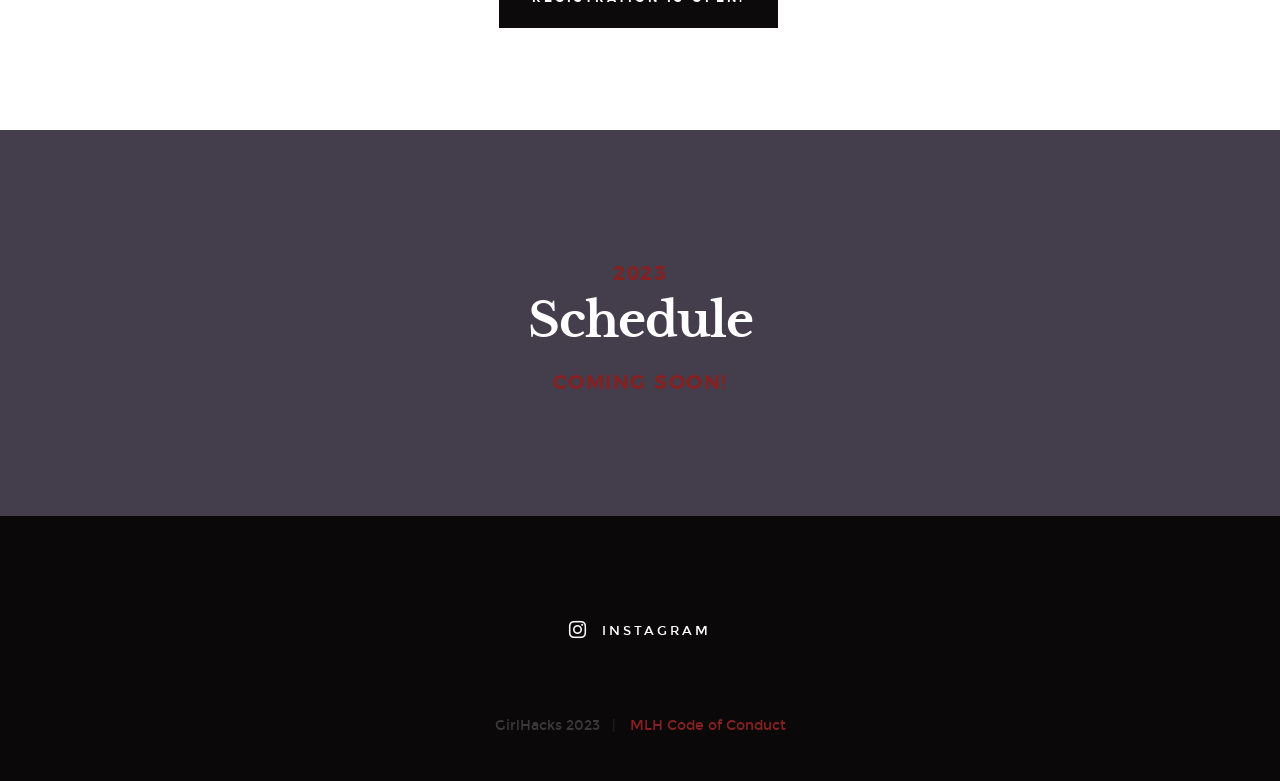
==== commit 0410967e: "main 2023 changes" ====
--- a/index.html
+++ b/index.html
@@ -10,7 +10,7 @@
     <!--- basic page needs
     ================================================== -->
     <meta charset="utf-8">
-    <title>GirlHacks 2022</title>
+    <title>GirlHacks 2023</title>
     <meta name="description" content="">
     <meta name="author" content="">
 
@@ -45,7 +45,7 @@
     <header class="s-header">
 
         <div class="header-logo">
-            <a class="site-logo" href="index.html"><img src="images/GirlHacks 2022 Logo.png" alt="Homepage"></a>
+            <a class="site-logo" href="index.html"><img src="images/GirlHacks 2023 Logo.png" alt="Homepage"></a>
         </div>
 
         <nav class="header-nav-wrap">
@@ -56,7 +56,7 @@
                 <li><a class="smoothscroll"  href="#blog" title="blog">FAQ</a></li>
                 <li><a class="smoothscroll"  href="#contact" title="contact">Schedule</a></li>
             </ul>
-            <a id="mlh-trust-badge" style="display:block;max-width:100px;min-width:60px;position:fixed;right:50px;top:0;width:10%;z-index:10000" href="https://mlh.io/seasons/2022/events" target="_blank"><img src="https://s3.amazonaws.com/logged-assets/trust-badge/2022/mlh-trust-badge-2022-white.svg" alt="Major League Hacking 2022 Hackathon Season" style="width:100%"></a>
+            <a id="mlh-trust-badge" style="display:block;max-width:100px;min-width:60px;position:fixed;right:50px;top:0;width:10%;z-index:10000" href="https://mlh.io/seasons/2023/events" target="_blank"><img src="https://s3.amazonaws.com/logged-assets/trust-badge/2023/mlh-trust-badge-2023-white.svg" alt="Major League Hacking 2023 Hackathon Season" style="width:100%"></a>
         </nav>
 
         <a class="header-menu-toggle" href="#0"><span>Menu</span></a>
@@ -78,8 +78,8 @@
                 <h3>NJIT</h3>
 
                 <h1>
-                    GirlHacks 2022<br>
-                   March 26-27<br>
+                    GirlHacks 2023<br>
+                   September 23-24<br>
                   
                 </h1>
                 
@@ -116,7 +116,7 @@
         <div class="row narrow section-intro has-bottom-sep">
             <div class="col-full text-center">
                 <h1>Who Are We</h1>
-                <p class="lead">GirlHacks is a 24-hour, MLH sanctioned hackathon aimed to support college students in STEM. GirlHacks 2022 will be held on March 26th-27th in a hybrid format. Participants will work in teams of up to four to design and innovate amazing projects in just 24 hours. The hackathon will have the help of excellent mentors from our distinguished sponsors such as ADP, Prudential, Crestron Electronics and more! There will also be exciting workshops and tech talks to attend. GirlHacks hopes to create an inclusive and supportive environment for all hackers. Any college student regardless of gender, major, or school is welcome to participate! Registration is now OPEN!
+                <p class="lead">GirlHacks is a 24-hour, MLH sanctioned hackathon aimed to support college students in STEM. GirlHacks 2023 will be held on September 23rd-24th in person. Participants will work in teams of up to four to design and innovate amazing projects in just 24 hours. The hackathon will have the help of excellent mentors from our distinguished sponsors such as ADP, Merck, and more! There will also be exciting workshops and tech talks to attend. GirlHacks hopes to create an inclusive and supportive environment for all hackers. Any college student regardless of gender, major, or school is welcome to participate! Registration is now OPEN!
                 
                     
                 </p>
@@ -195,7 +195,7 @@
 
         <div class="row narrow section-intro has-bottom-sep">
             <div class="col-full">
-                <h3>2022</h3>
+                <h3>2023</h3>
                 <h1>Sponsors</h1>
                 
                 
@@ -204,19 +204,8 @@
                   <br><br>
             
                   <p class="lead"></p>
-                  <a href="#"><img src="images/sponsors/prudential.jpg" class="img-responsive"/> </a>
+                  <a href="#"><img src="images/sponsors/Merck.png" class="img-responsive"/> </a>
                     <br><br>
-
-                <a href="#"><img src="images/sponsors/Crestron.png" class="img-responsive" style="height:200px; width:200px;" /> </a>
-                  <br><br>
-                
-                <a href="#"><img src="images/sponsors/colgate palmolive logo.png" class="img-responsive"/> </a>
-                   <br><br>
-
-                <a href="#"><img src="images/sponsors/lutron logo.png" class="img-responsive"/> </a>
-                  <br><br>
-
-                <a href="#"><img src="images/sponsors/echoAR%20-%20Icon%202020%20-%20Logo.jpg" class="img-responsive" style="height:100px; width:100px;"/> </a>
 
             </div>
         </div>
@@ -248,7 +237,7 @@
                             <h3>Can I attend?</h3>
                         </div>
                         <div class="timeline__desc">
-                            <p>We are aiming to create a hackathon targeted towards college aged females! More specifically, it is aimed at female or non-binary hackers! All genders are welcome to apply and attend the hackathon! It is an all inclusive hackathon.</p>
+                            <p>We are aiming to create a hackathon targeted towards college aged females! More specifically, it is aimed at female or non-binary hackers! All genders are welcome to attend the hackathon! It is an all inclusive hackathon.</p>
                         </div>
                     </div> <!-- end timeline__block -->
 
@@ -272,19 +261,19 @@
                             
                         </div>
                         <div class="timeline__desc">
-                            <p>The event will be held in a hybrid format. Due to NJIT's Covid-19 Policy, NJIT students can attend in person at the NJIT Campus Center or online. Non-NJIT participants must attend online via Discord. Don't worry, we have so much planned for everyone, whether you're attending in person or online! We can't wait to see you there! The event is free for all of our hackers.  </p>
-                        </div>
-                    </div> <!-- end timeline__block -->
-
-                    <div class="timeline__block">
-                        <div class="timeline__bullet"></div>
-                        <div class="timeline__header">
-
-                            <h3>Are masks and social distancing required?</h3>
+                            <p>The event will be held in person. We have so much planned for everyone, including virtual activities! We can't wait to see you there!</p>
+                        </div>
+                    </div> <!-- end timeline__block -->
+
+                    <div class="timeline__block">
+                        <div class="timeline__bullet"></div>
+                        <div class="timeline__header">
+
+                            <h3>Does it cost money to attend?</h3>
 
                         </div>
                         <div class="timeline_desc">
-                            <p>Yes, masks and social distancing will be enforced for everyone's health and safety. </p>
+                            <p>The event is free for all of our hackers.</p>
                         </div>
                     </div> <!-- end timeline__block-->
 
@@ -301,7 +290,7 @@
                             
                         </div>
                         <div class="timeline__desc">
-                            <p>Why don't we build something new? The whole fun of this hackathon is building something new from scratch with a team or alone. We also have a team building session so don't panic if you don't have a team before coming!</p>
+                            <p>Why don't we build something new? The whole fun of this hackathon is building something new from scratch with a team or alone. We also have a team building session, so don't panic if you don't have a team before coming!</p>
                         </div>
                     </div> <!-- end timeline__block -->
 
@@ -377,7 +366,7 @@
 
         <div class="row narrow section-intro">
             <div class="col-full">
-                <h3>2022</h3>
+                <h3>2023</h3>
                 <h1>Schedule</h1>
                 
                 <h3>Coming Soon!</h3>
@@ -418,7 +407,7 @@
 
             <div class="col-twelve">
                 <div class="copyright">
-                    <span>GirlHacks 2022</span> 
+                    <span>GirlHacks 2023</span> 
                     <a href="http://mlh.io/code-of-conduct">MLH Code of Conduct</a>
                     	
                 </div>
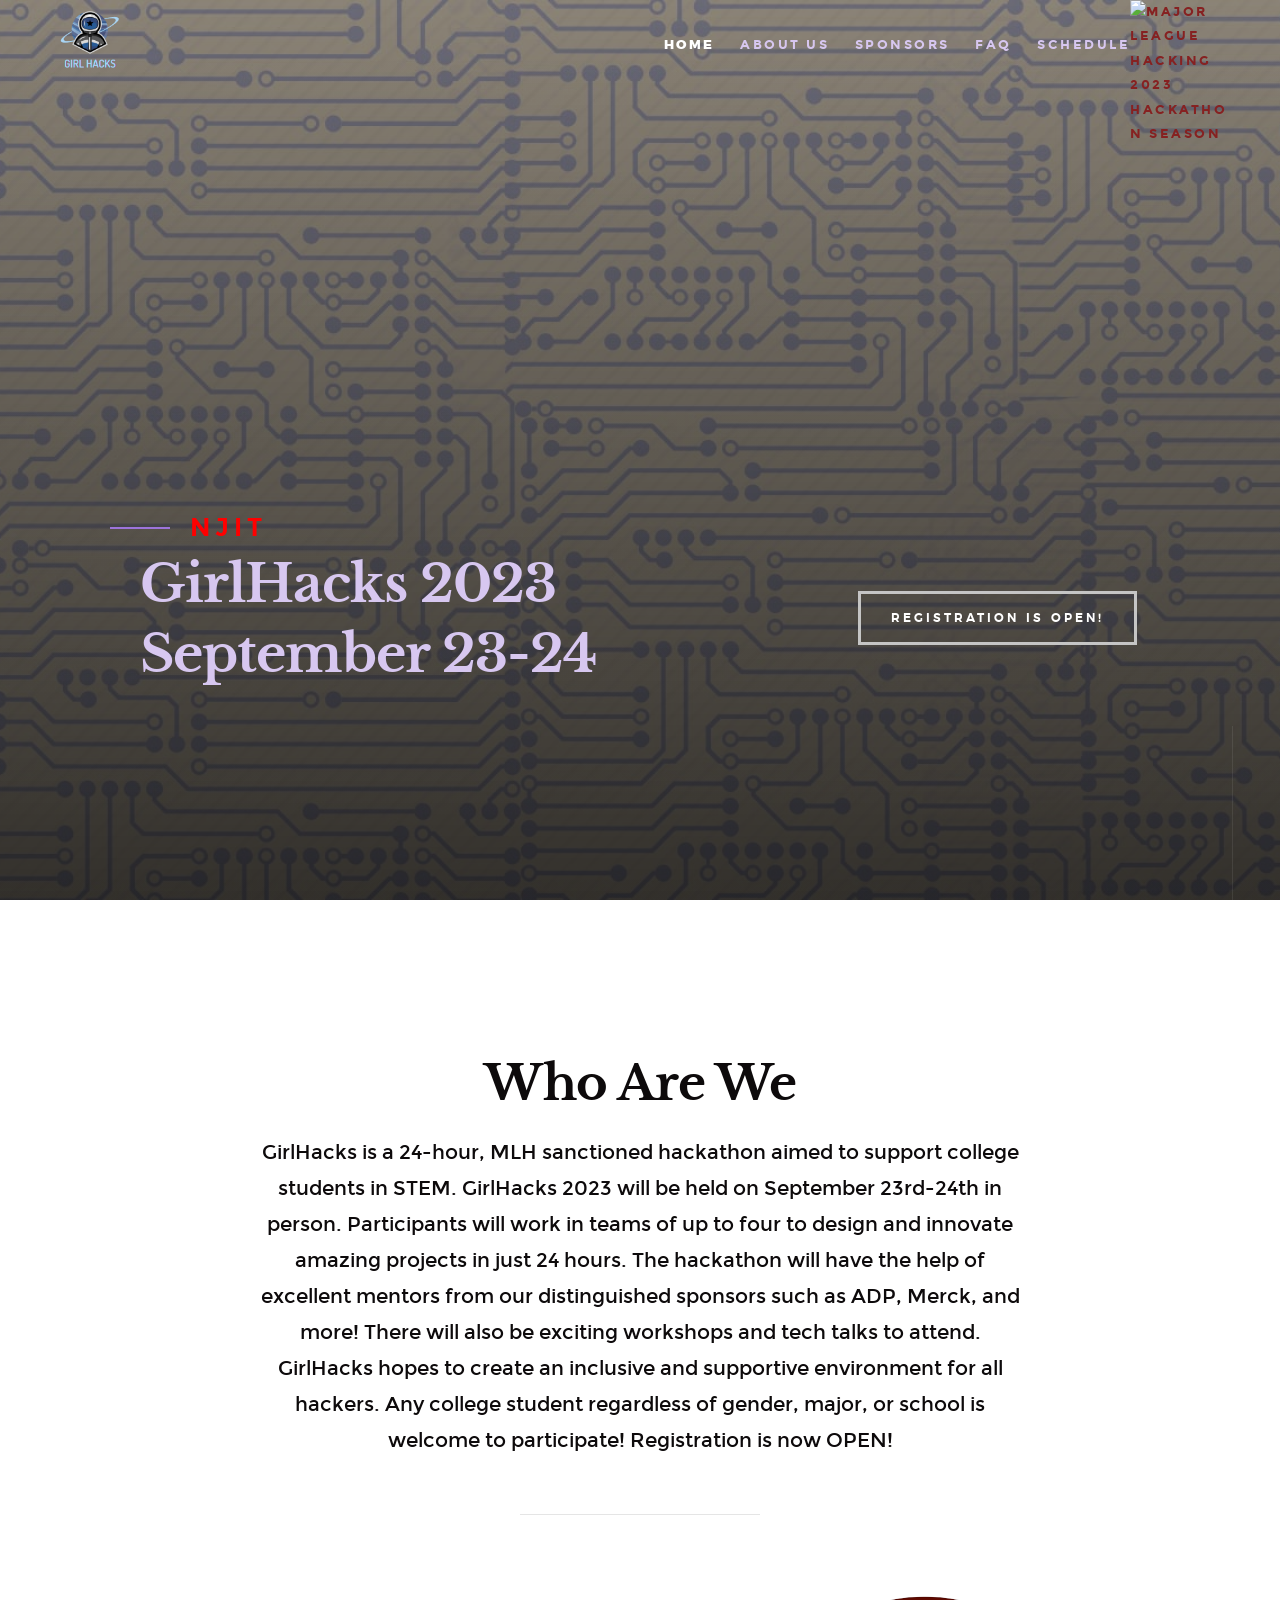
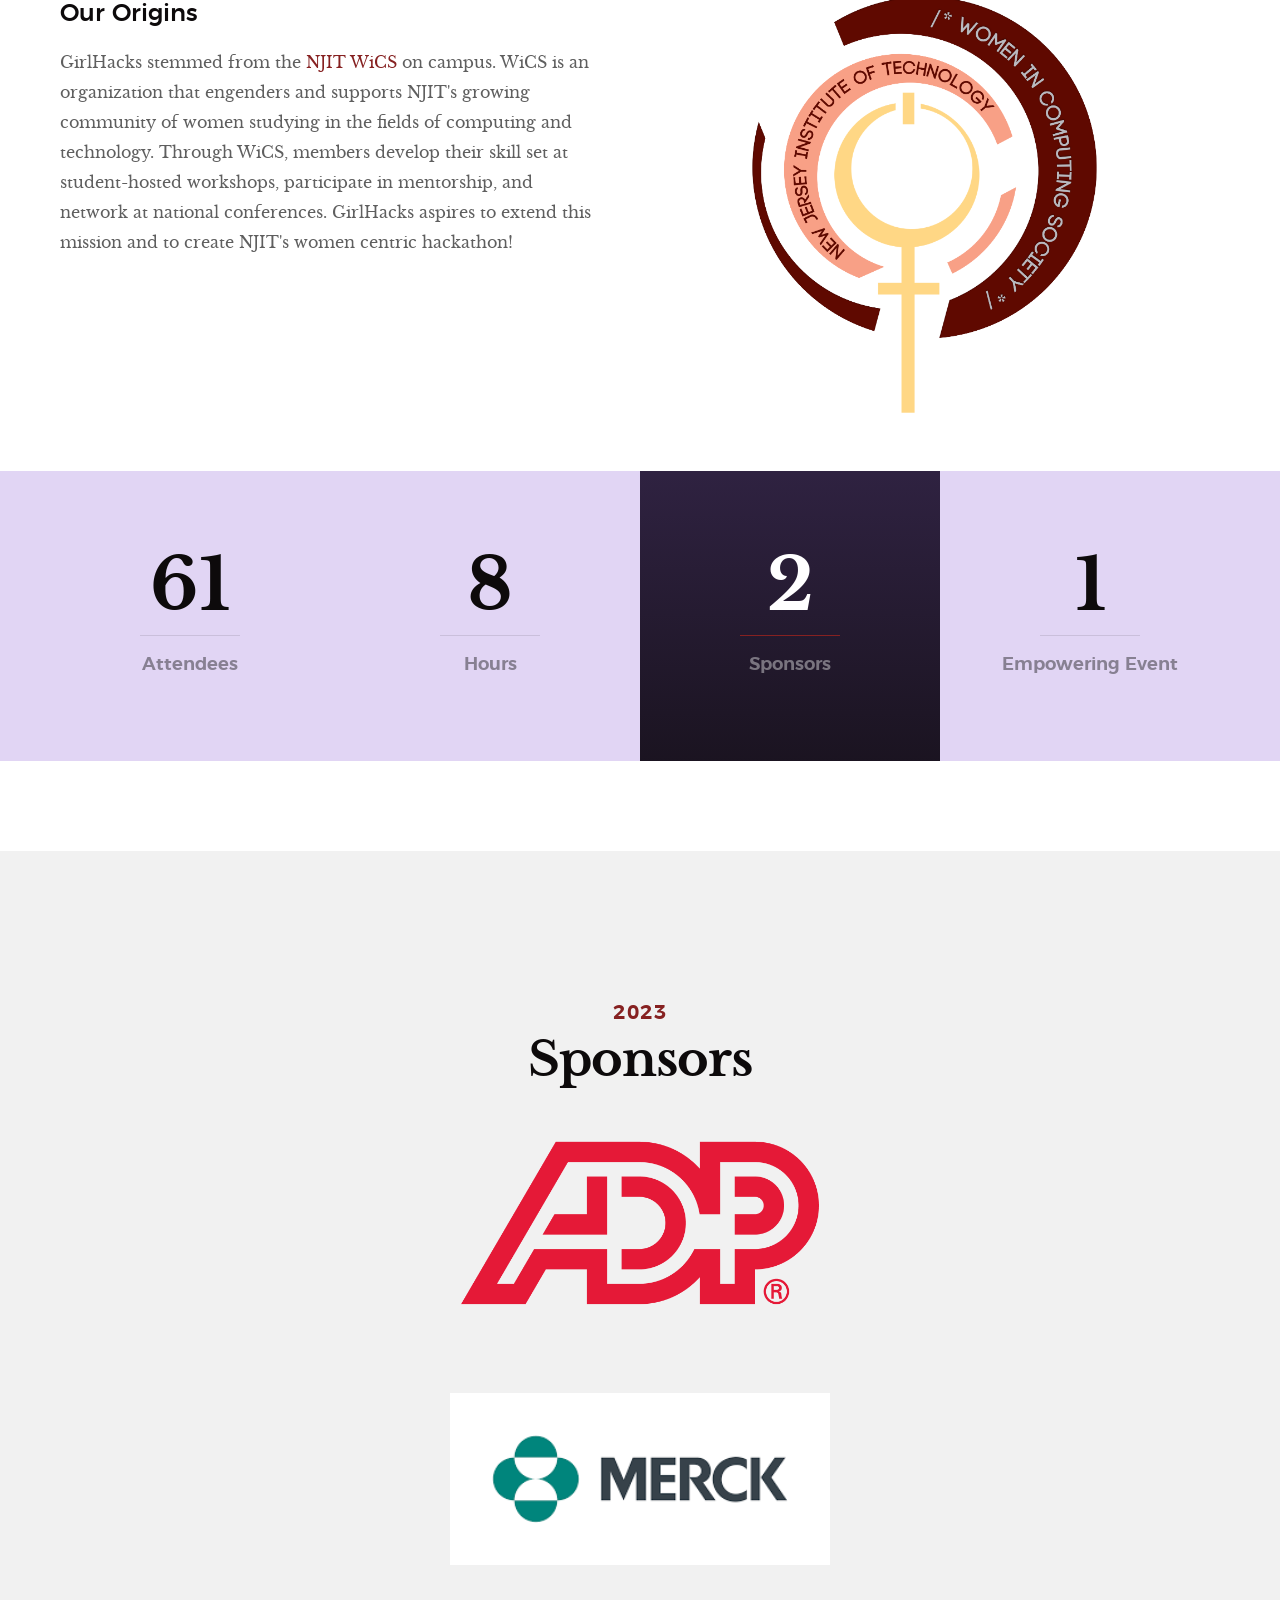
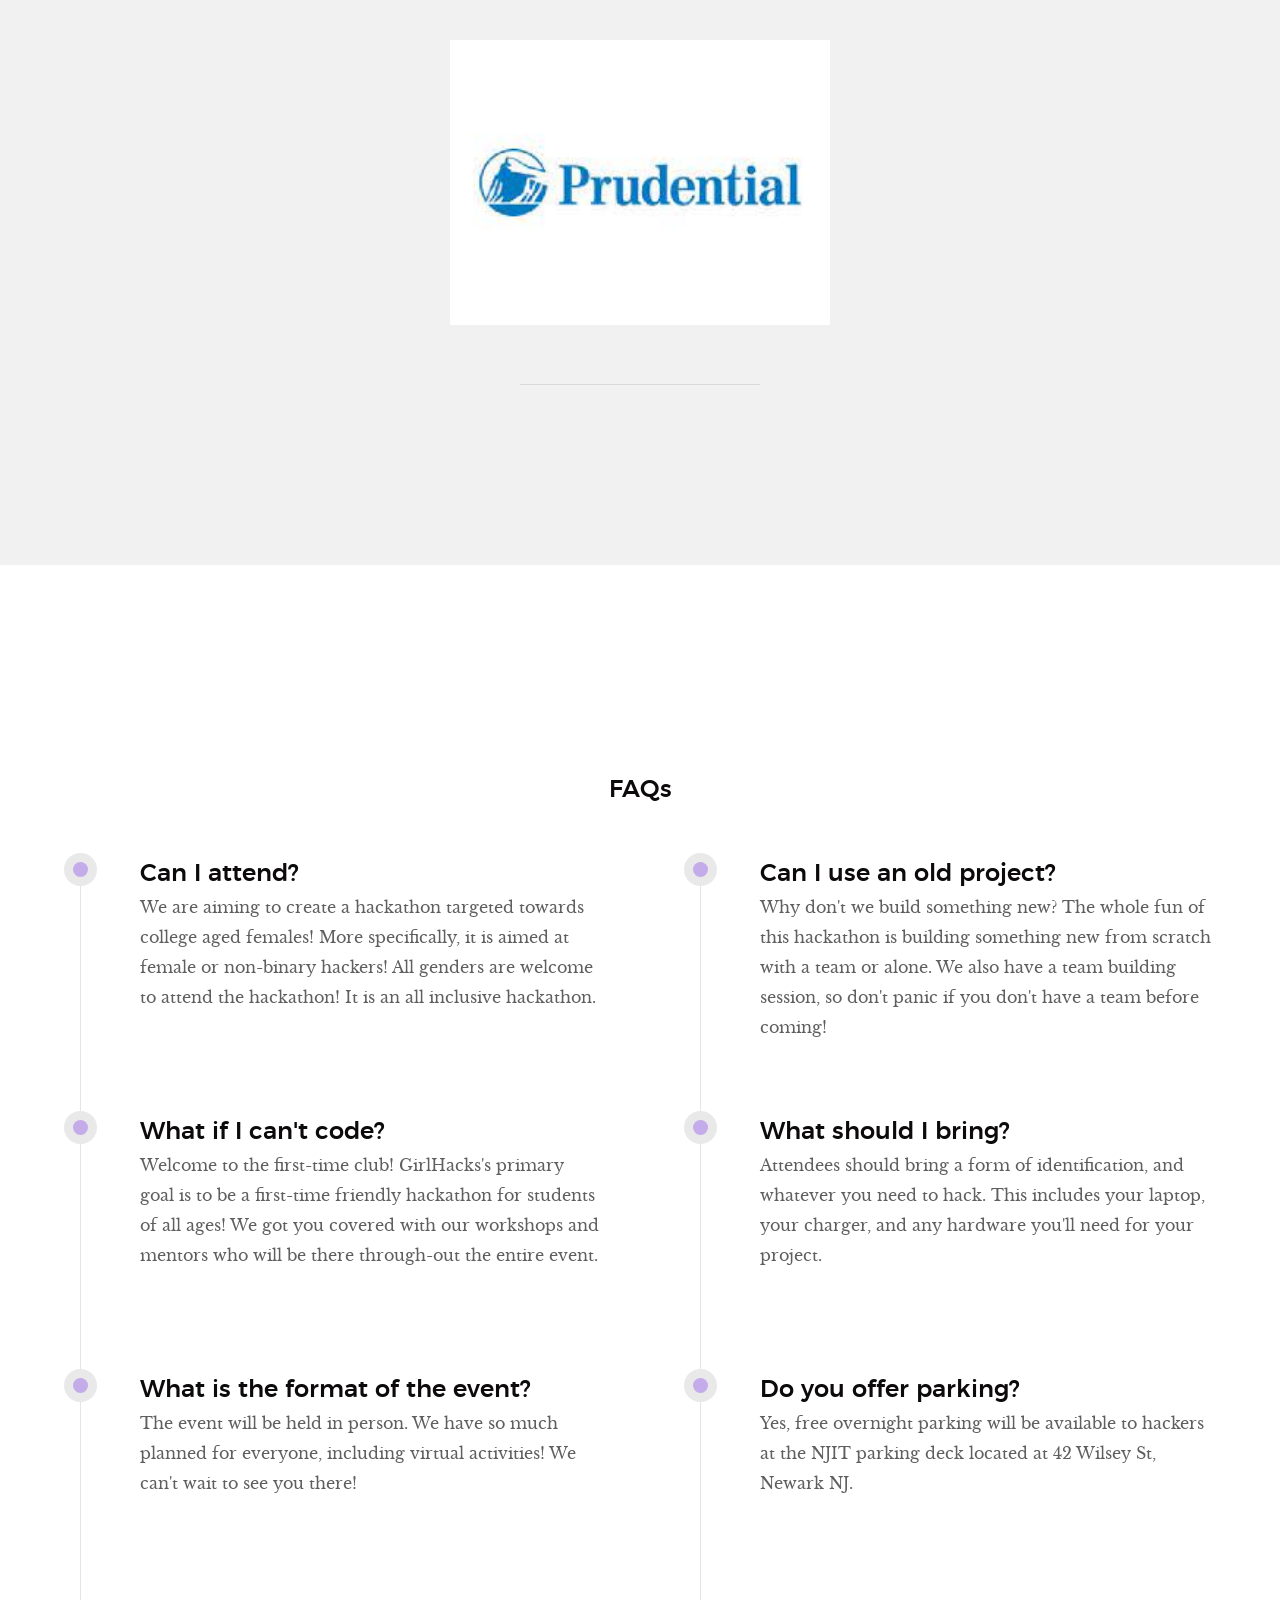
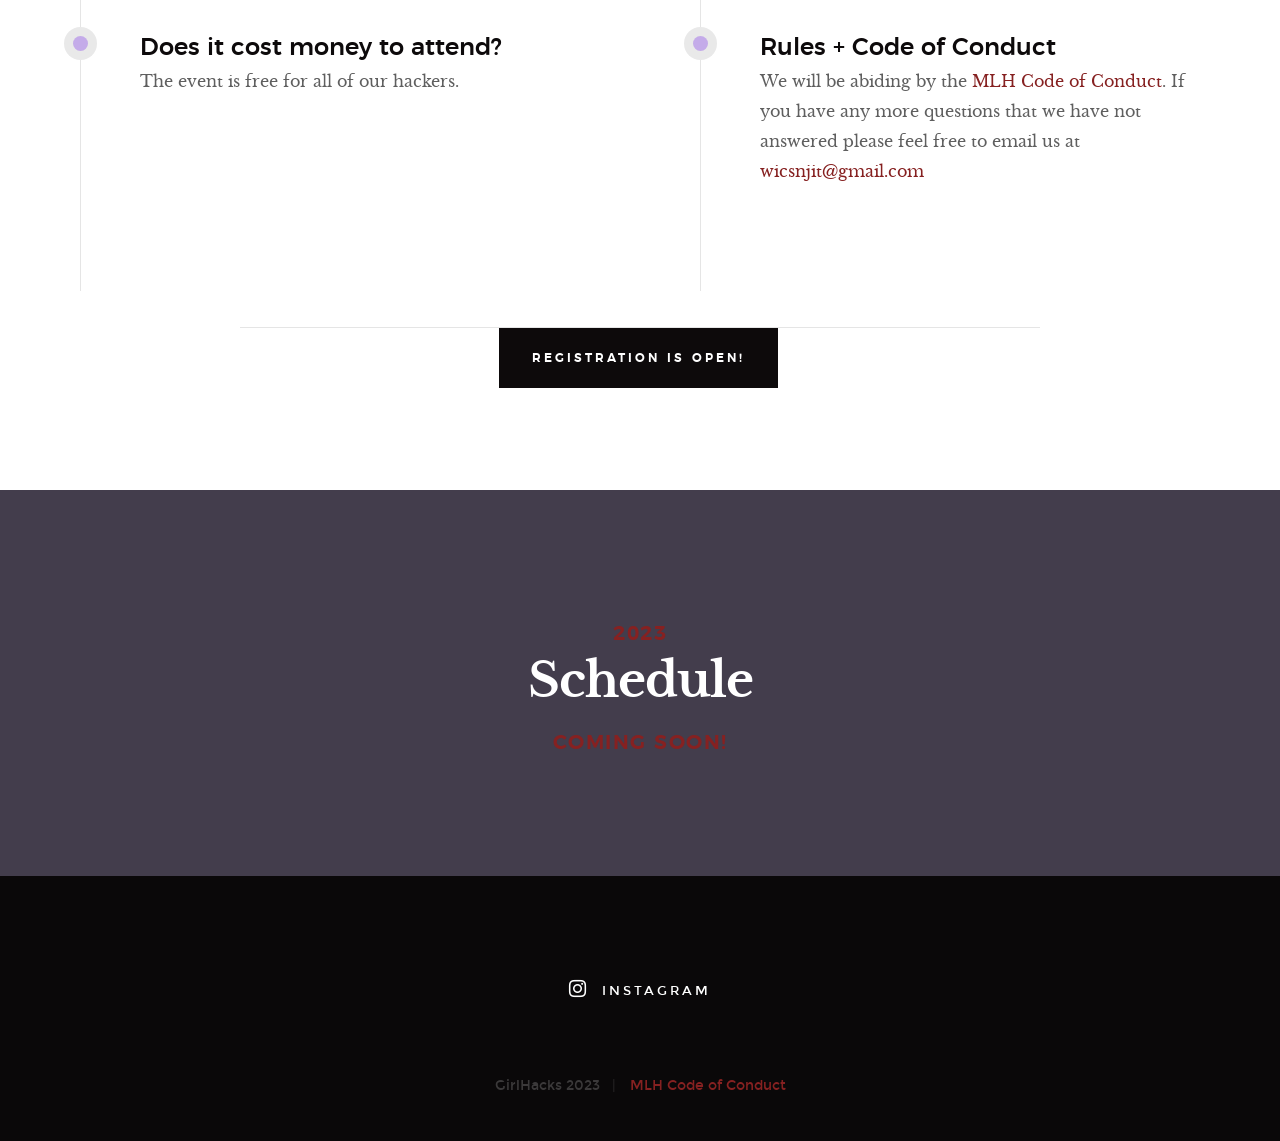
==== commit 26f49fd5: "Registration form This reverts commit 6b51aa088e94af6be2669163f33b7705f2bdf979." ====
--- a/index.html
+++ b/index.html
@@ -83,10 +83,10 @@
                   
                 </h1>
                 
-                     <a href= "https://bit.ly/3Hhbdpe" target="_blank">
+                     <a href= "https://bit.ly/gh23-register" target="_blank">
                          
                 <div class="home-content__buttons">
-                    <form action="https://bit.ly/3Hhbdpe" target="_blank">
+                    <form action="https://bit.ly/gh23-register" target="_blank">
                         <input type="submit" value="Registration is Open!" style="background: transparent; color: white">
                     </form>
                 
@@ -207,6 +207,10 @@
                   <a href="#"><img src="images/sponsors/Merck.png" class="img-responsive"/> </a>
                     <br><br>
 
+                    <p class="lead"></p>
+                    <a href="#"><img src="images/sponsors/prudential.jpg" class="img-responsive"/> </a>
+                      <br><br>
+
             </div>
         </div>
 
@@ -343,7 +347,7 @@
             <div class="col-full cta__content">
 
                 <div class="cta__action">
-                    <a class="btn btn--primary btn--large" href="https://bit.ly/3Hhbdpe">Registration is OPEN!</a>
+                    <a class="btn btn--primary btn--large" href="https://bit.ly/gh23-register">Registration is OPEN!</a>
                 </div>	
 
             </div>
@@ -370,7 +374,7 @@
                 <h1>Schedule</h1>
                 
                 <h3>Coming Soon!</h3>
-               <!-- <img src="/images/GirlHacks19_FinalSchedule.png">-->
+            
             </div>
         </div>
 
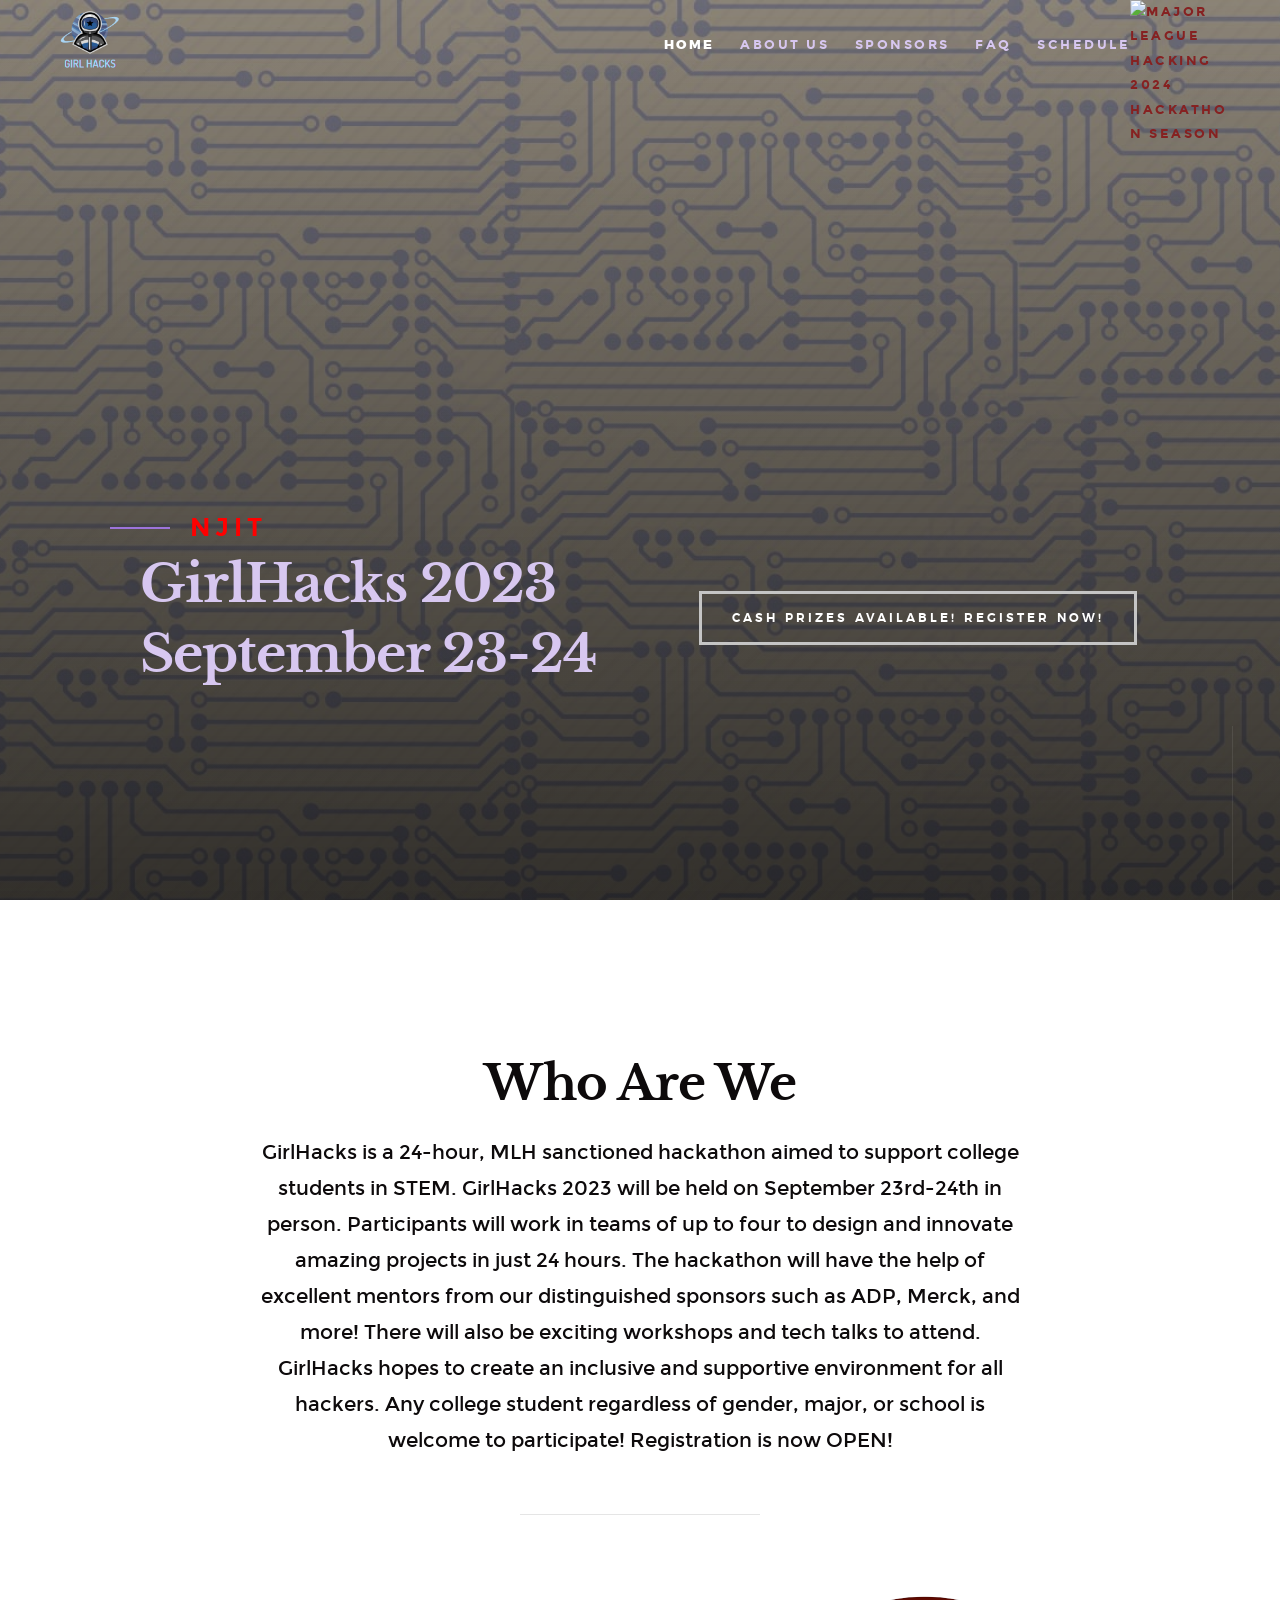
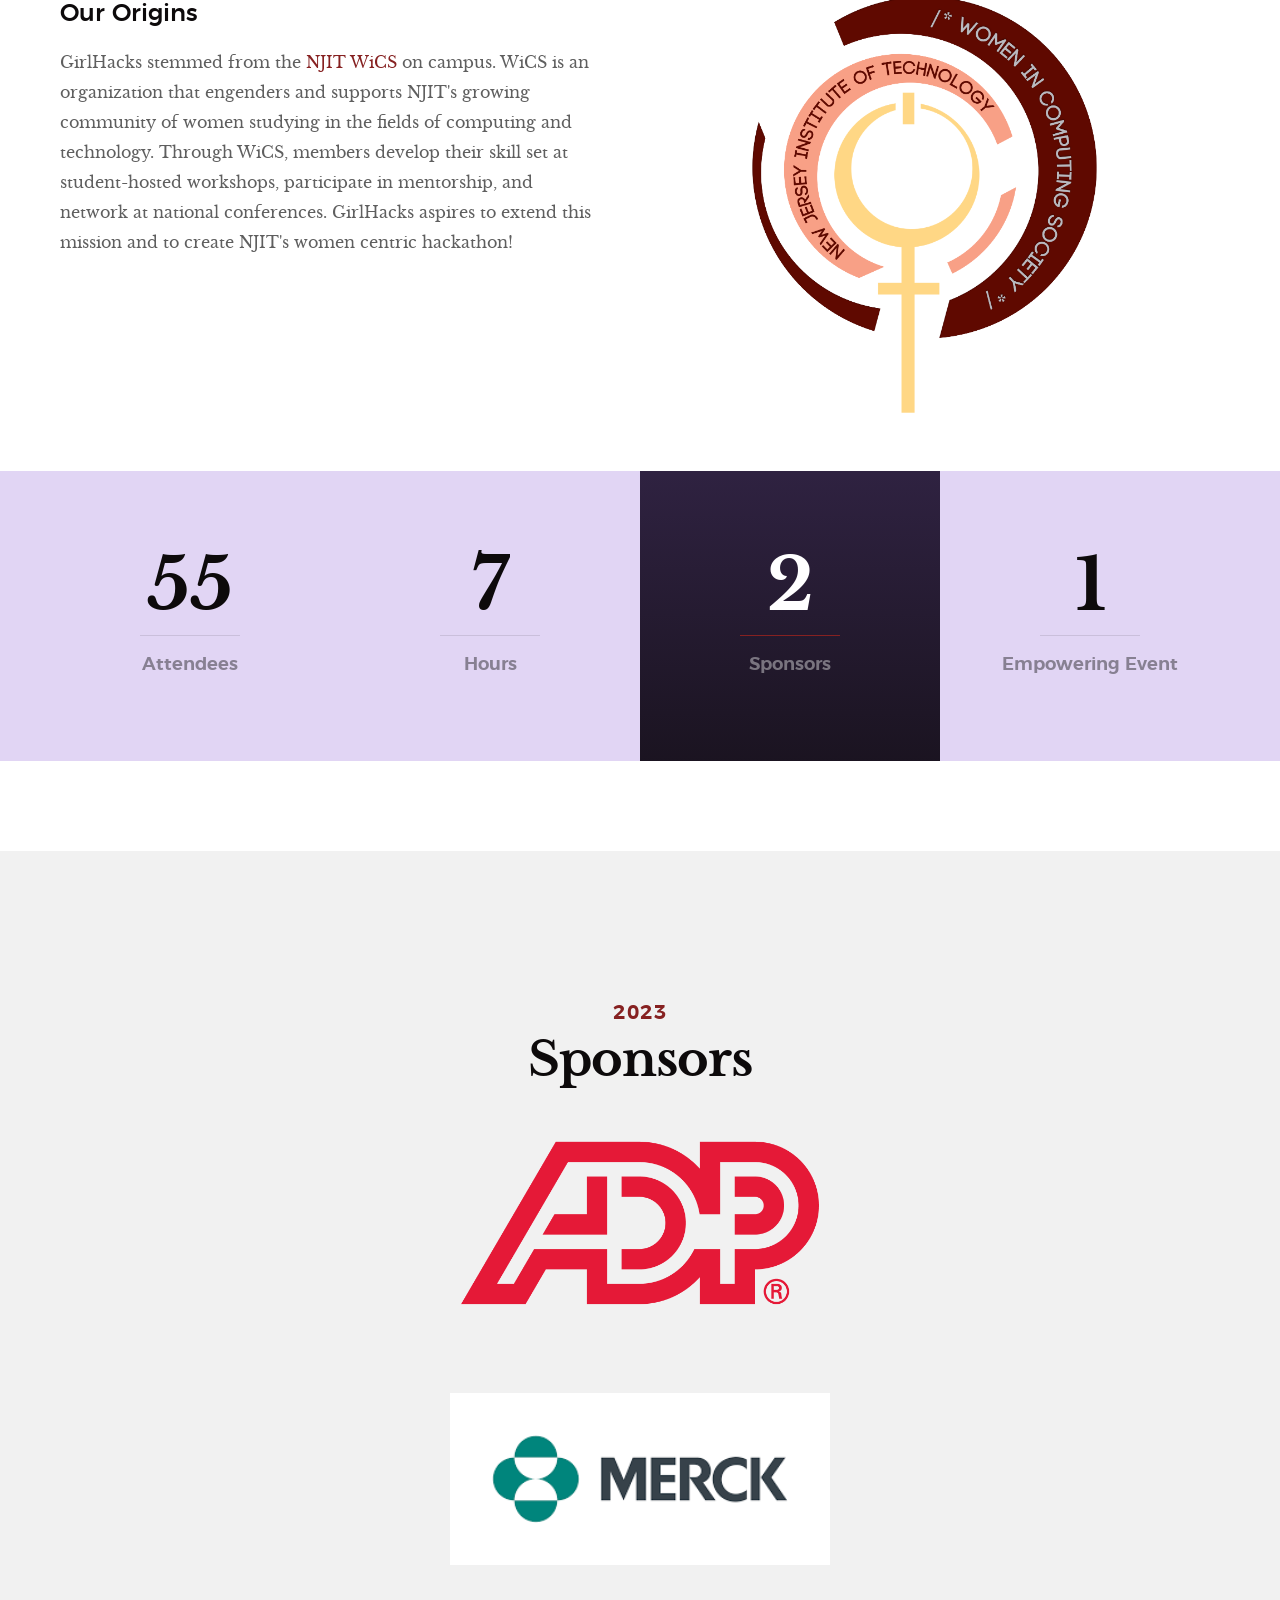
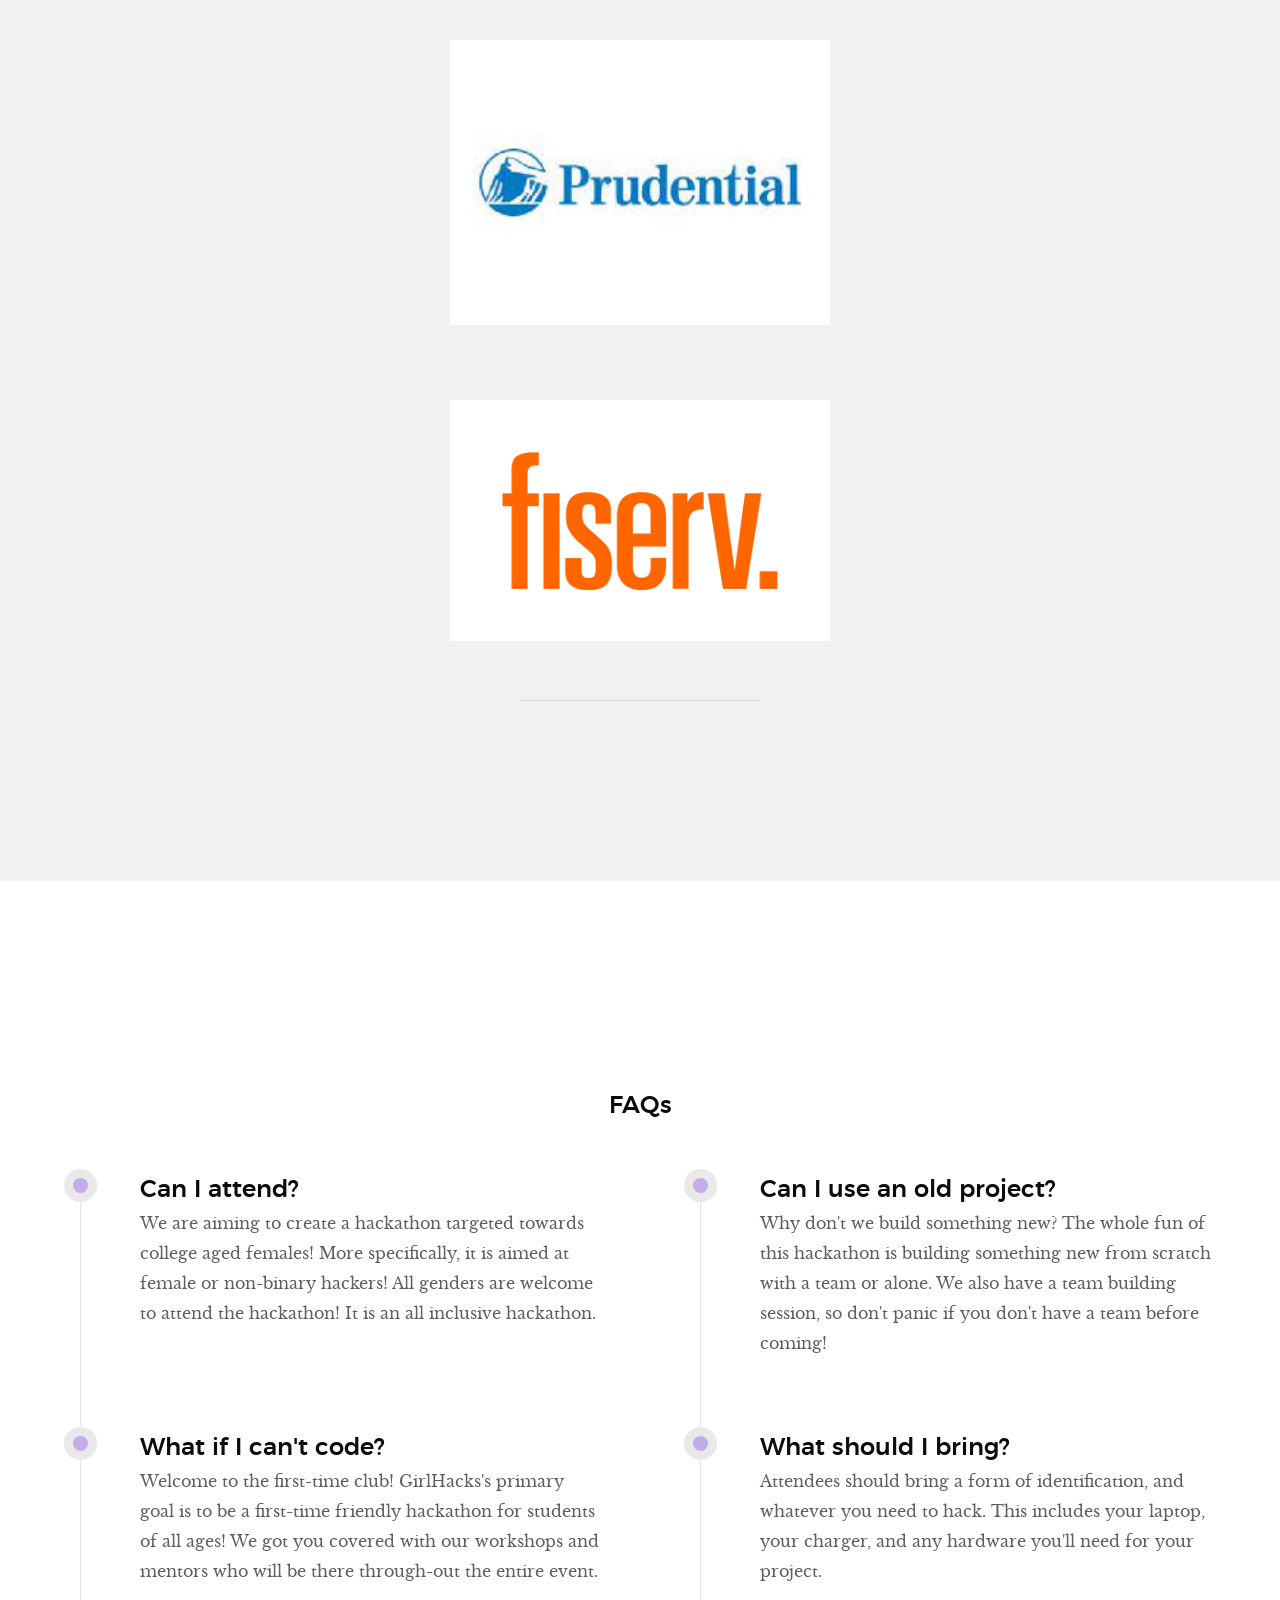
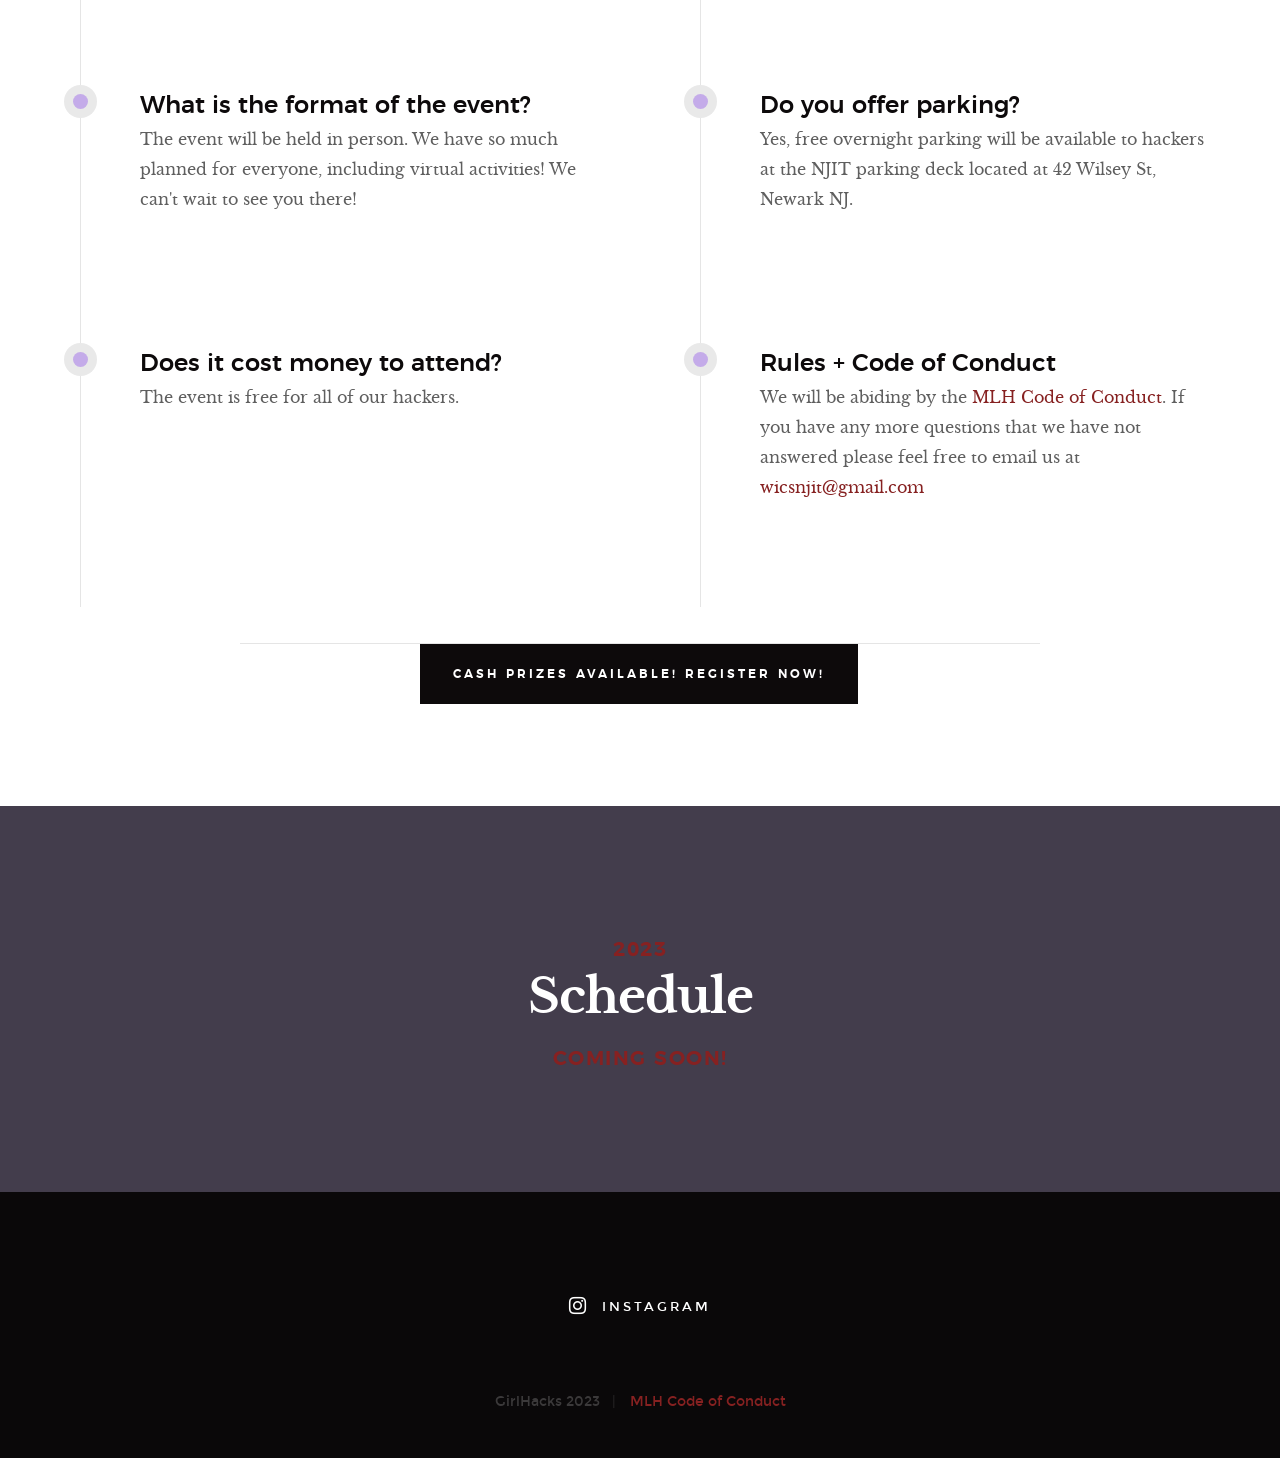
==== commit 013df908: "updates updates" ====
--- a/index.html
+++ b/index.html
@@ -56,7 +56,7 @@
                 <li><a class="smoothscroll"  href="#blog" title="blog">FAQ</a></li>
                 <li><a class="smoothscroll"  href="#contact" title="contact">Schedule</a></li>
             </ul>
-            <a id="mlh-trust-badge" style="display:block;max-width:100px;min-width:60px;position:fixed;right:50px;top:0;width:10%;z-index:10000" href="https://mlh.io/seasons/2023/events" target="_blank"><img src="https://s3.amazonaws.com/logged-assets/trust-badge/2023/mlh-trust-badge-2023-white.svg" alt="Major League Hacking 2023 Hackathon Season" style="width:100%"></a>
+            <a id="mlh-trust-badge" style="display:block;max-width:100px;min-width:60px;position:fixed;right:50px;top:0;width:10%;z-index:10000" href="https://mlh.io/seasons/2024/events" target="_blank"><img src="https://s3.amazonaws.com/logged-assets/trust-badge/2024/mlh-trust-badge-2024-white.svg" alt="Major League Hacking 2024 Hackathon Season" style="width:100%"></a>
         </nav>
 
         <a class="header-menu-toggle" href="#0"><span>Menu</span></a>
@@ -87,7 +87,7 @@
                          
                 <div class="home-content__buttons">
                     <form action="https://bit.ly/gh23-register" target="_blank">
-                        <input type="submit" value="Registration is Open!" style="background: transparent; color: white">
+                        <input type="submit" value="Cash Prizes Available! Register Now!" style="background: transparent; color: white">
                     </form>
                 
                    <!-- <a href="#about" class="smoothscroll btn btn--stroke">
@@ -211,6 +211,10 @@
                     <a href="#"><img src="images/sponsors/prudential.jpg" class="img-responsive"/> </a>
                       <br><br>
 
+                      <p class="lead"></p>
+                      <a href="#"><img src="images/sponsors/fiserv.jpg" class="img-responsive"/> </a>
+                       <br><br>
+
             </div>
         </div>
 
@@ -347,7 +351,7 @@
             <div class="col-full cta__content">
 
                 <div class="cta__action">
-                    <a class="btn btn--primary btn--large" href="https://bit.ly/gh23-register">Registration is OPEN!</a>
+                    <a class="btn btn--primary btn--large" href="https://bit.ly/gh23-register">Cash Prizes Available! Register Now!</a>
                 </div>	
 
             </div>
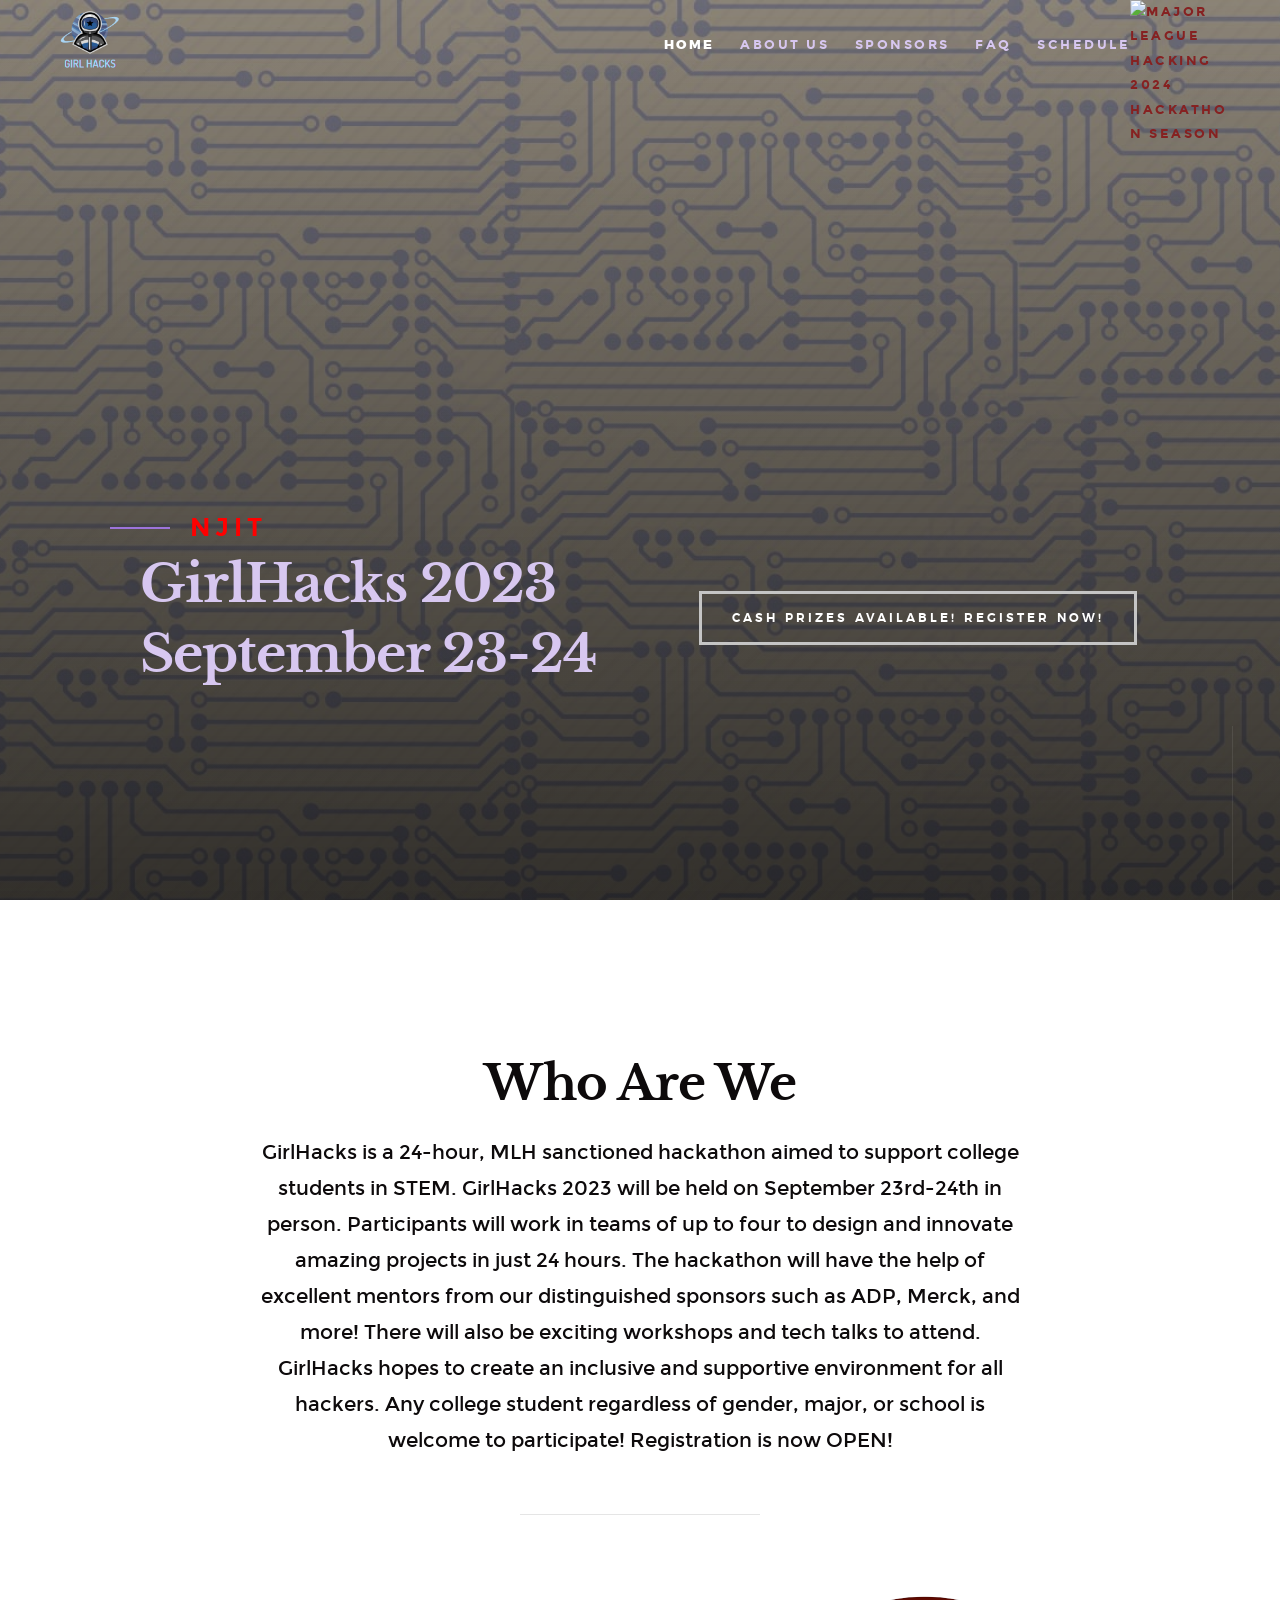
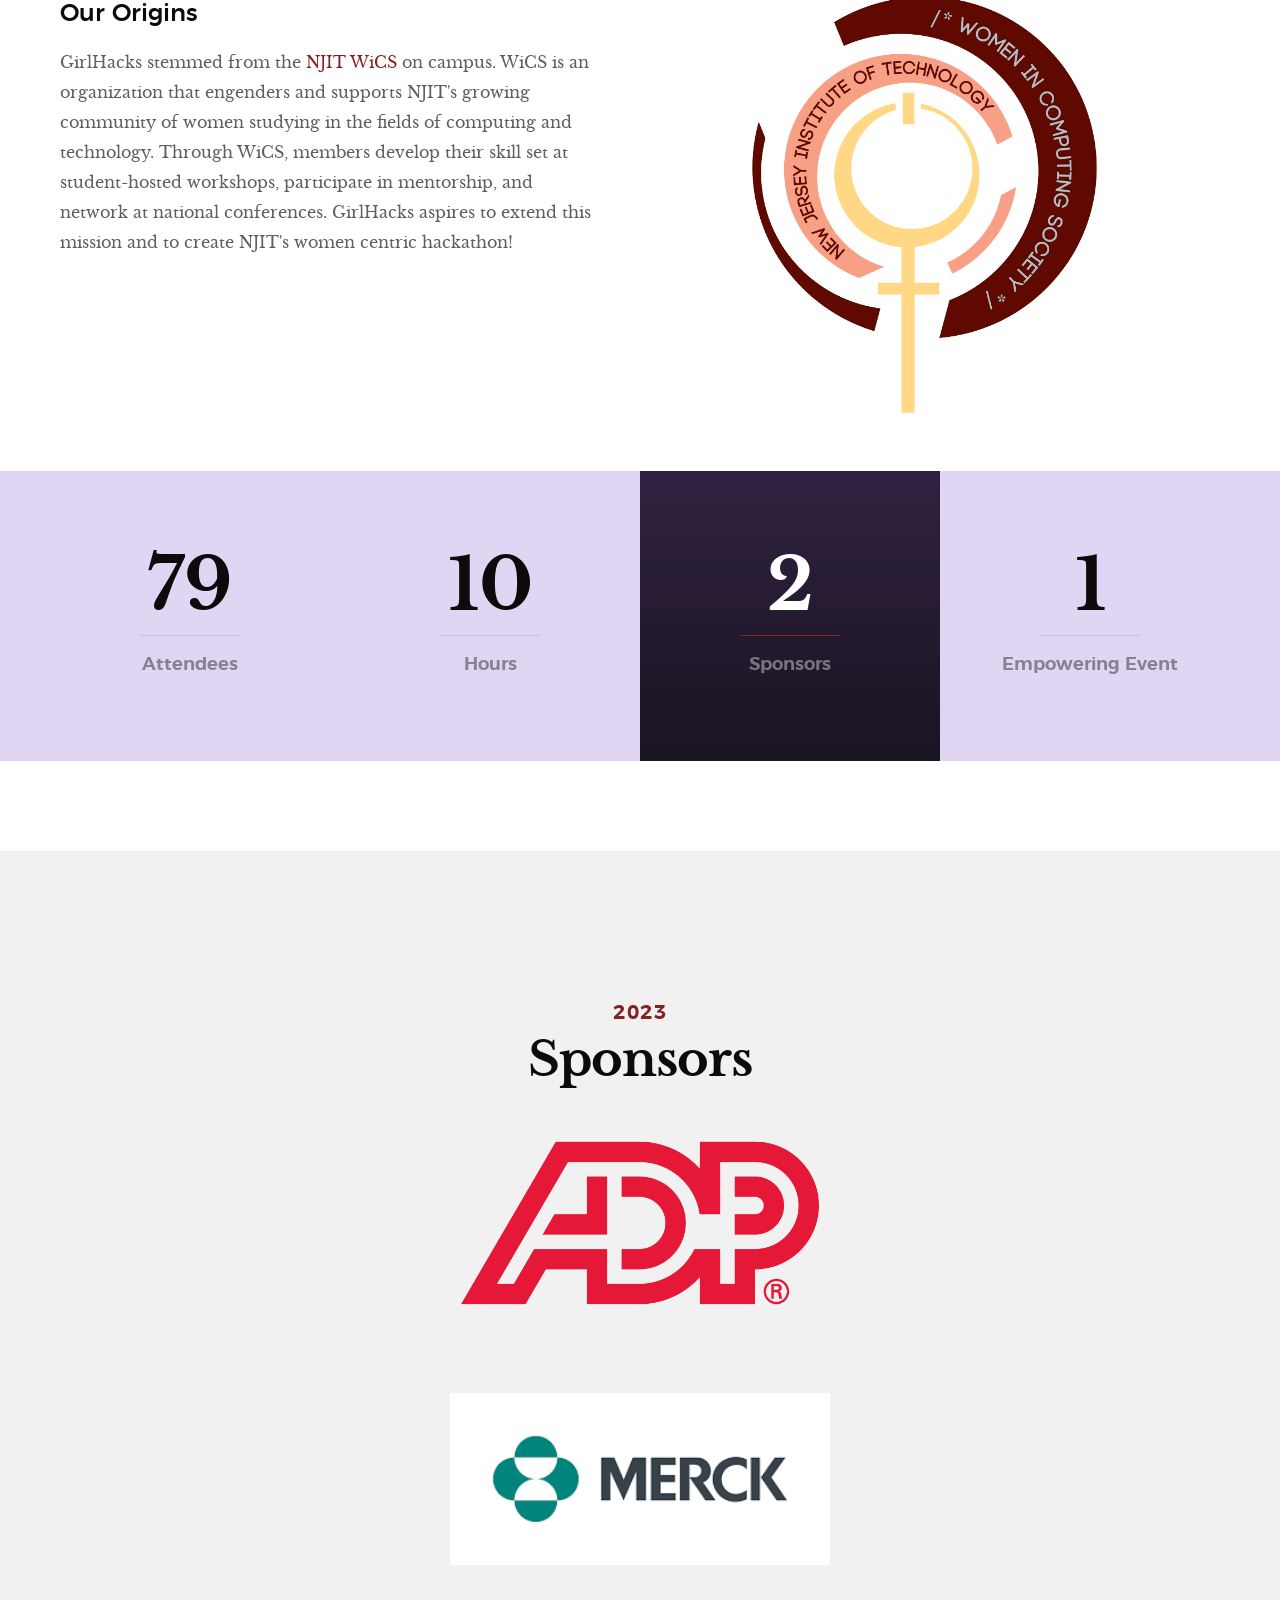
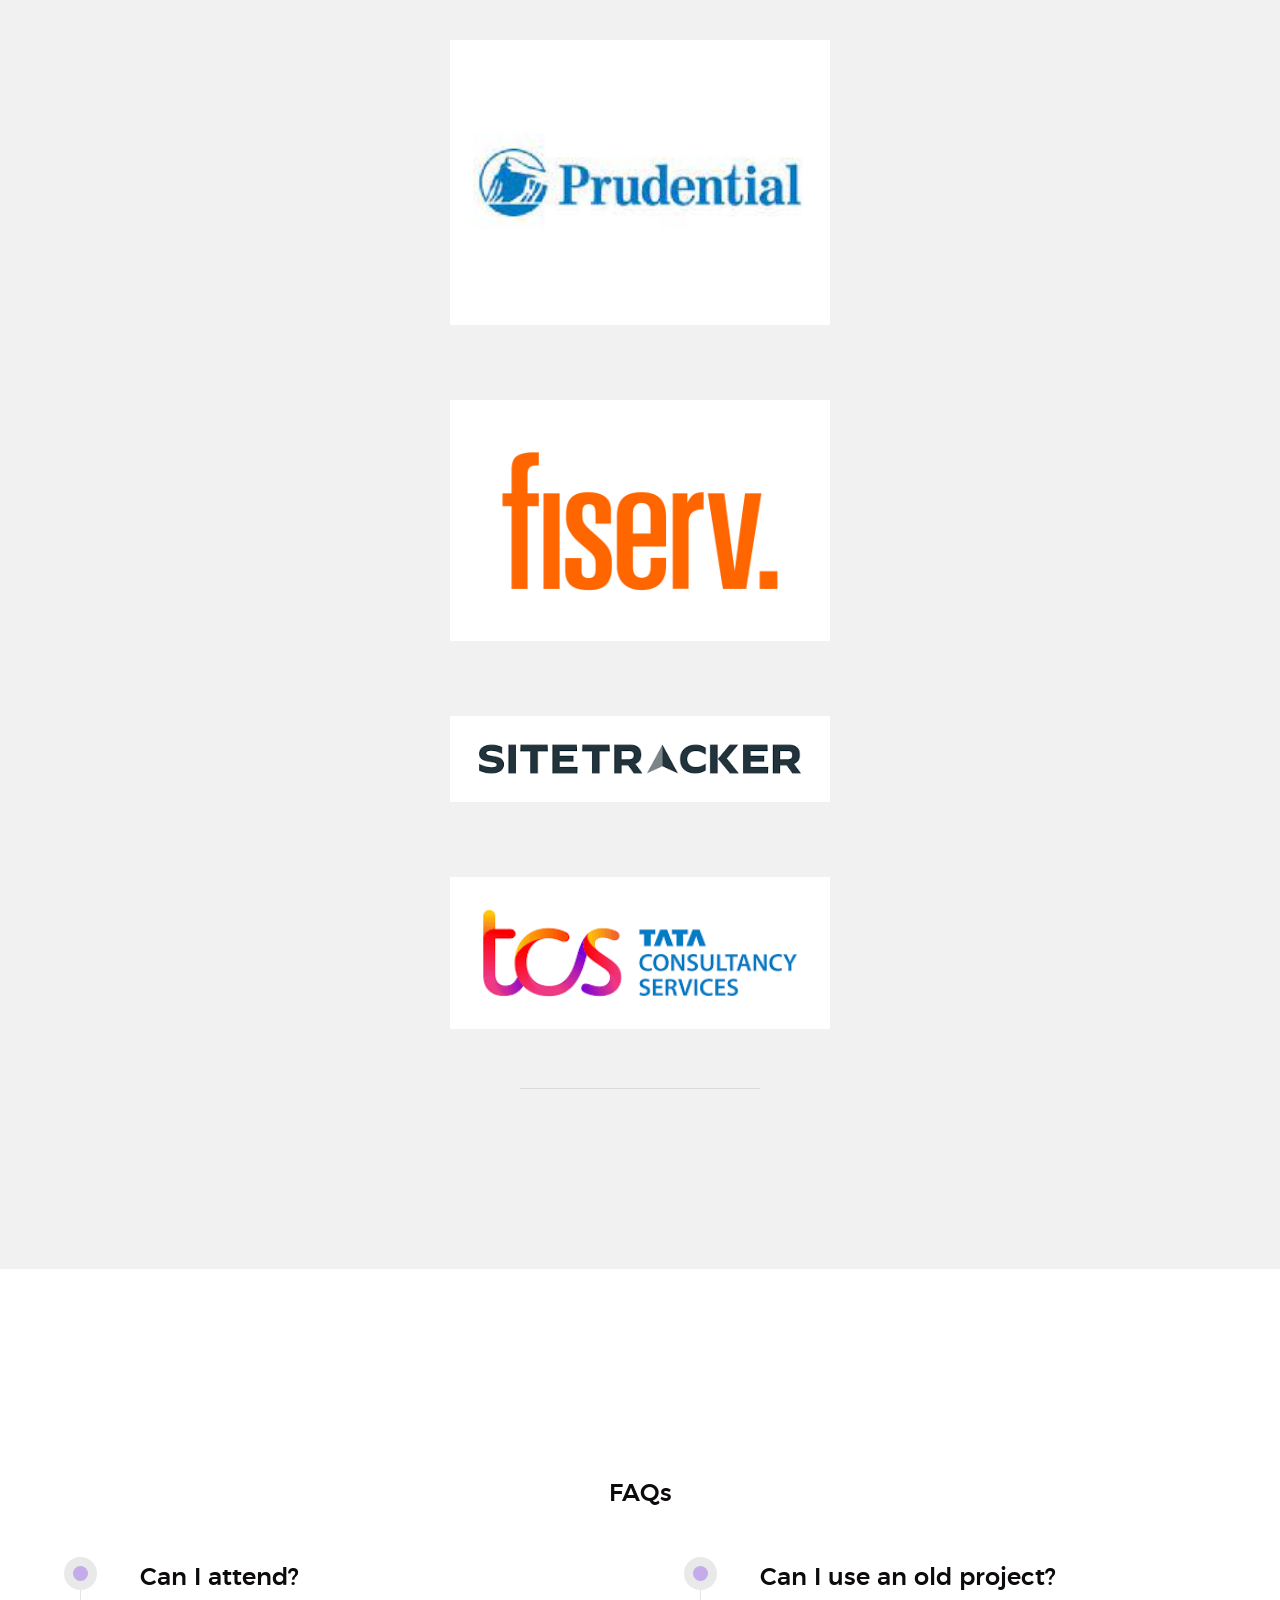
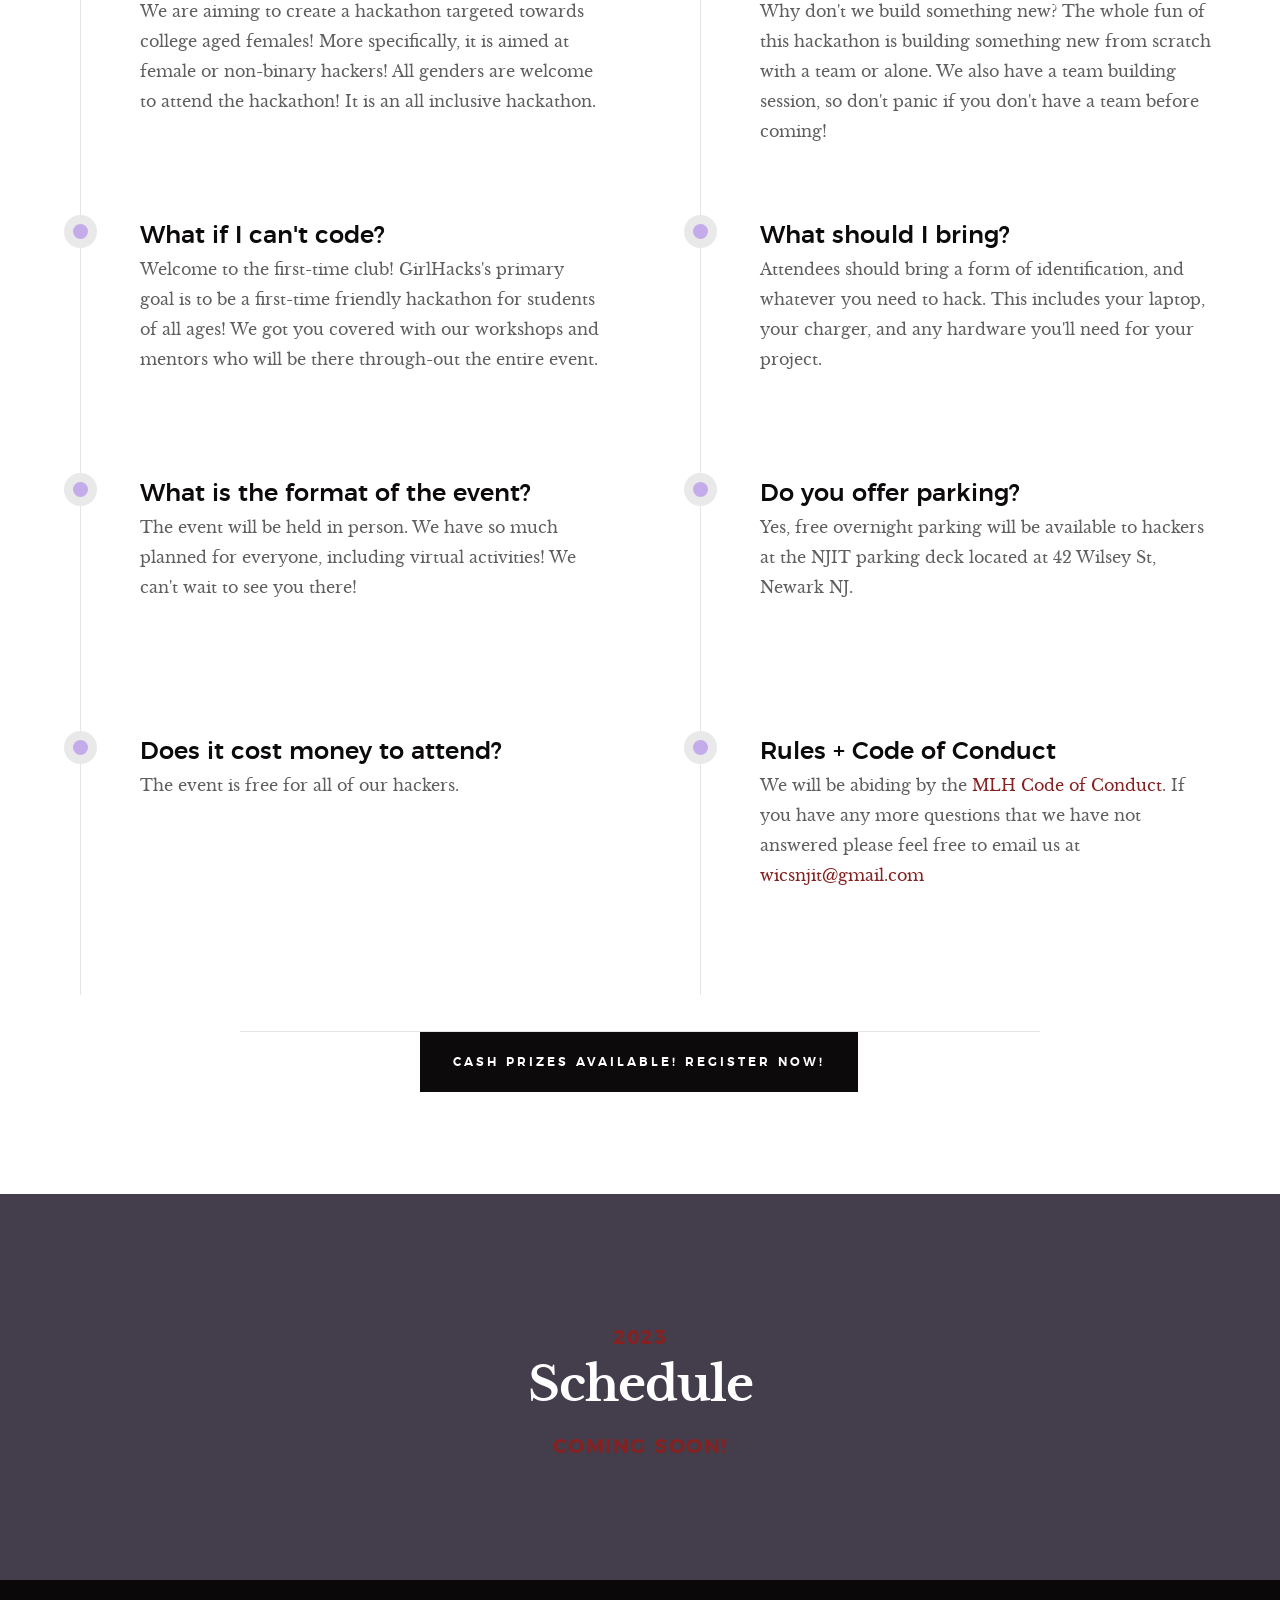
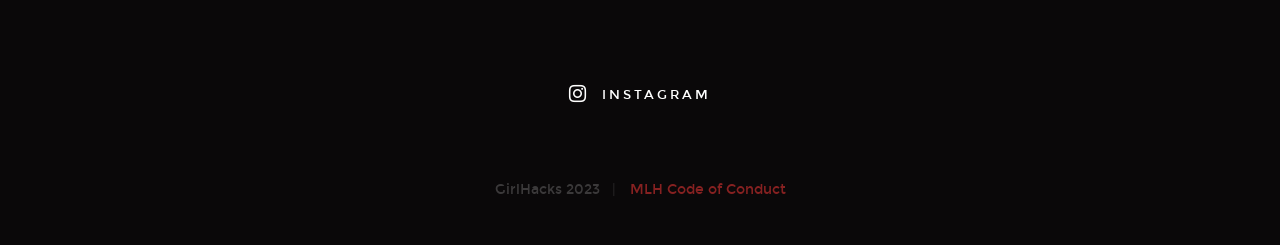
==== commit 5bb372ae: "added site tracker & tcs sponsors" ====
--- a/index.html
+++ b/index.html
@@ -215,6 +215,14 @@
                       <a href="#"><img src="images/sponsors/fiserv.jpg" class="img-responsive"/> </a>
                        <br><br>
 
+                       <p class="lead"></p>
+                       <a href="#"><img src="images/sponsors/Site Tracker.png" class="img-responsive"/> </a>
+                       <br><br>
+
+                       <p class="lead"></p>
+                       <a href="#"><img src="images/sponsors/TCS.png" class="img-responsive"/> </a>
+                       <br><br>
+
             </div>
         </div>
 
